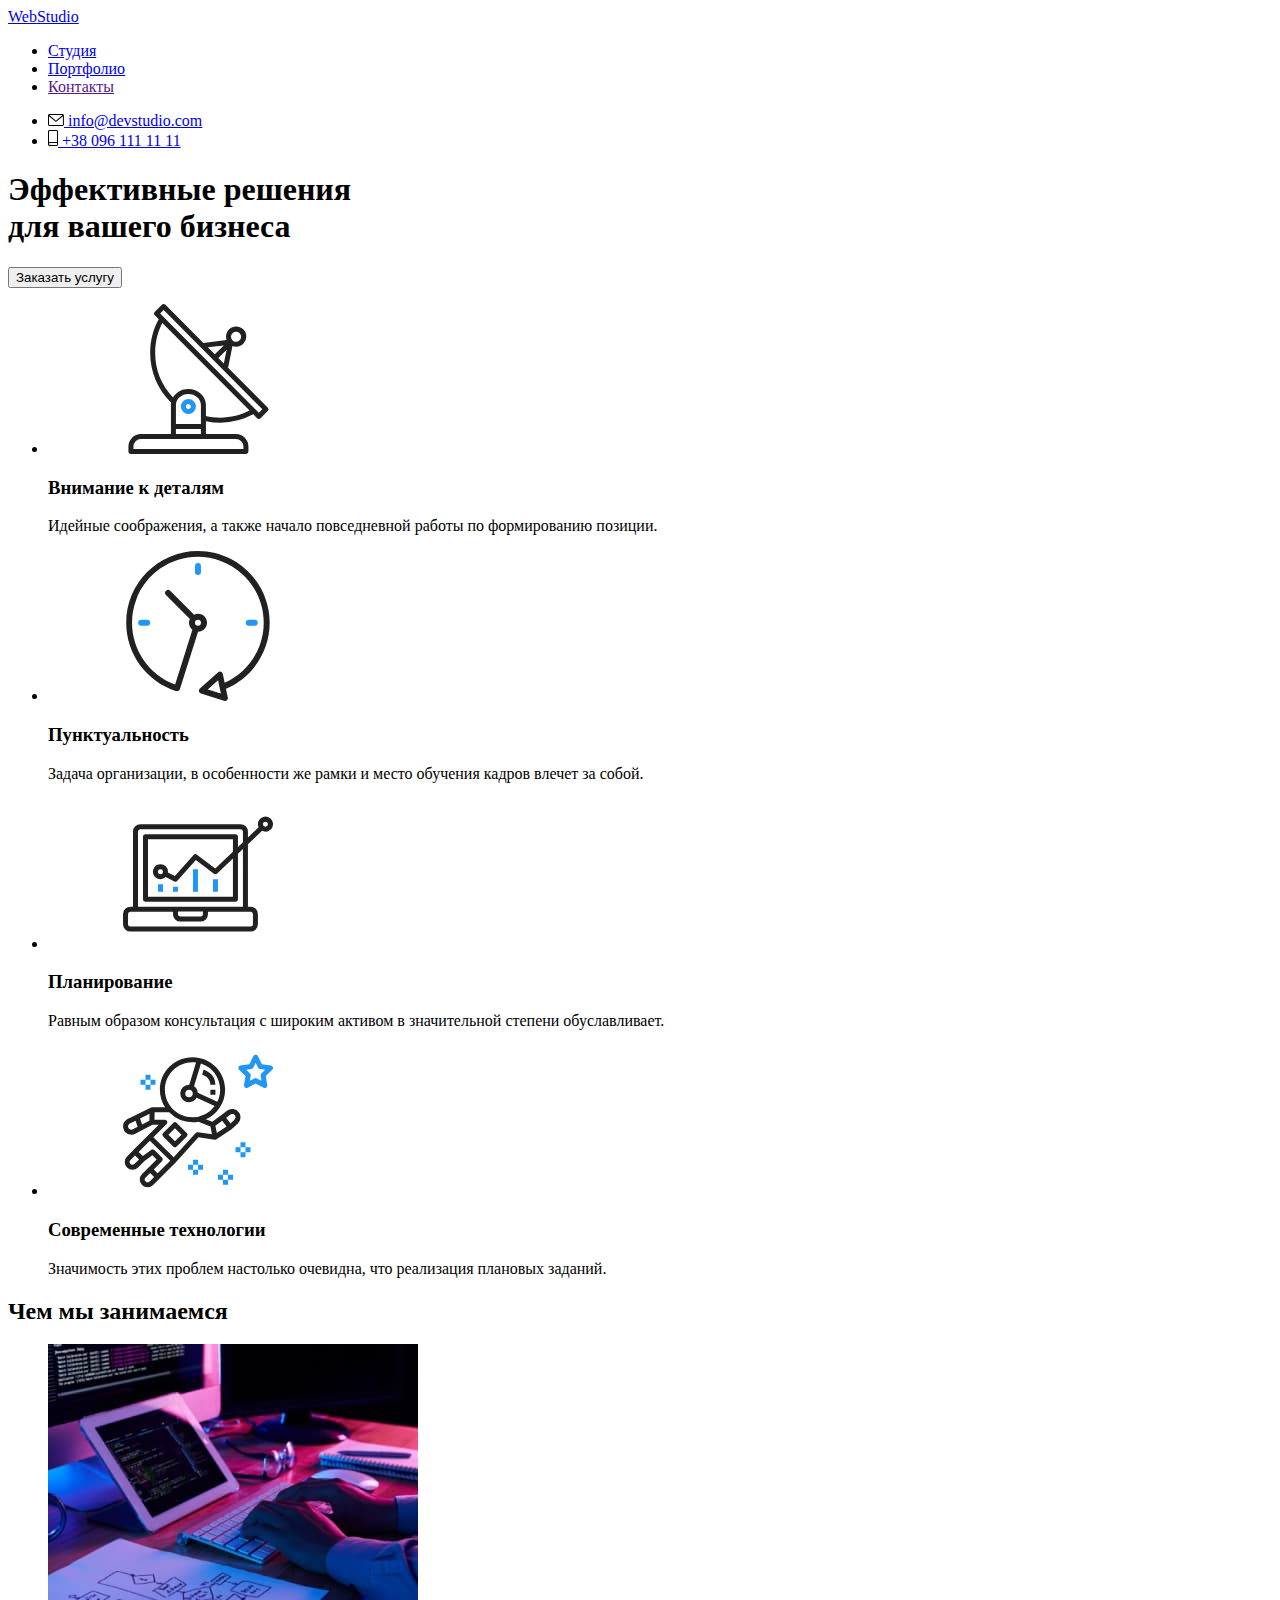
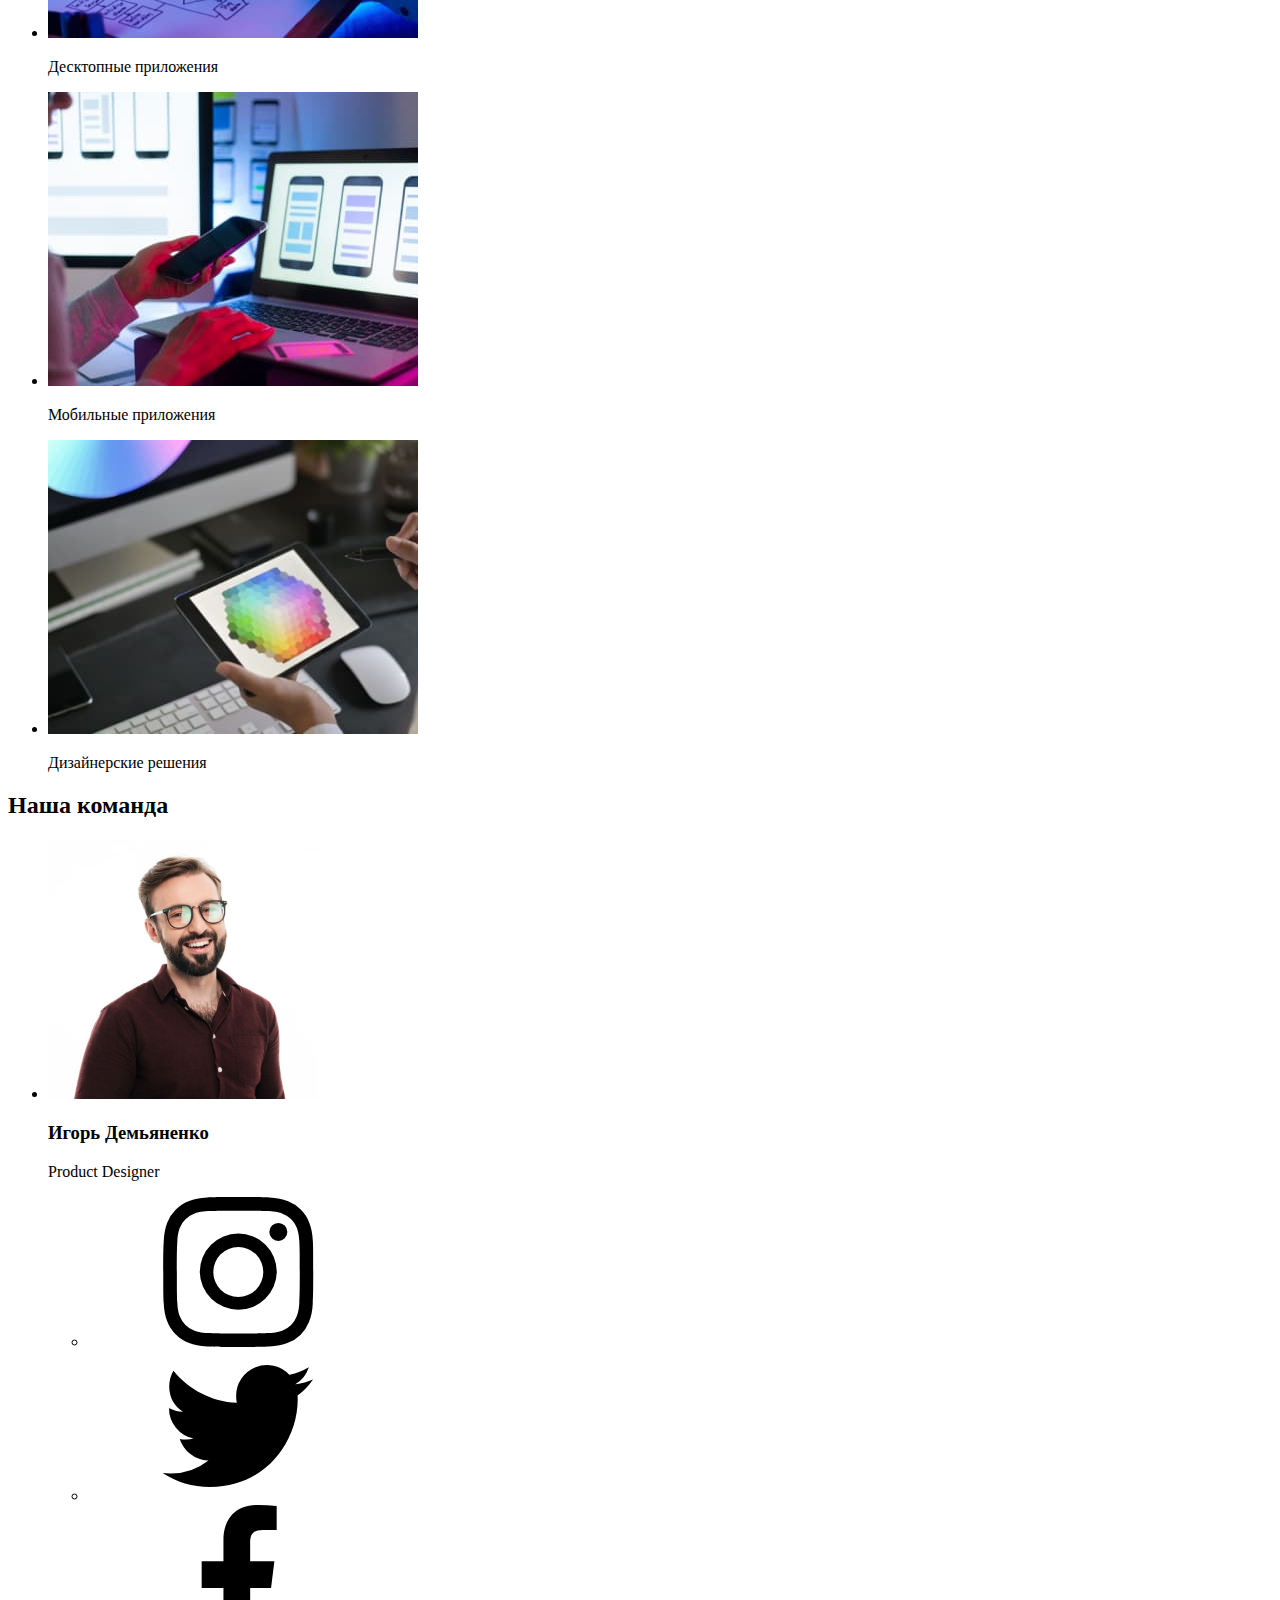
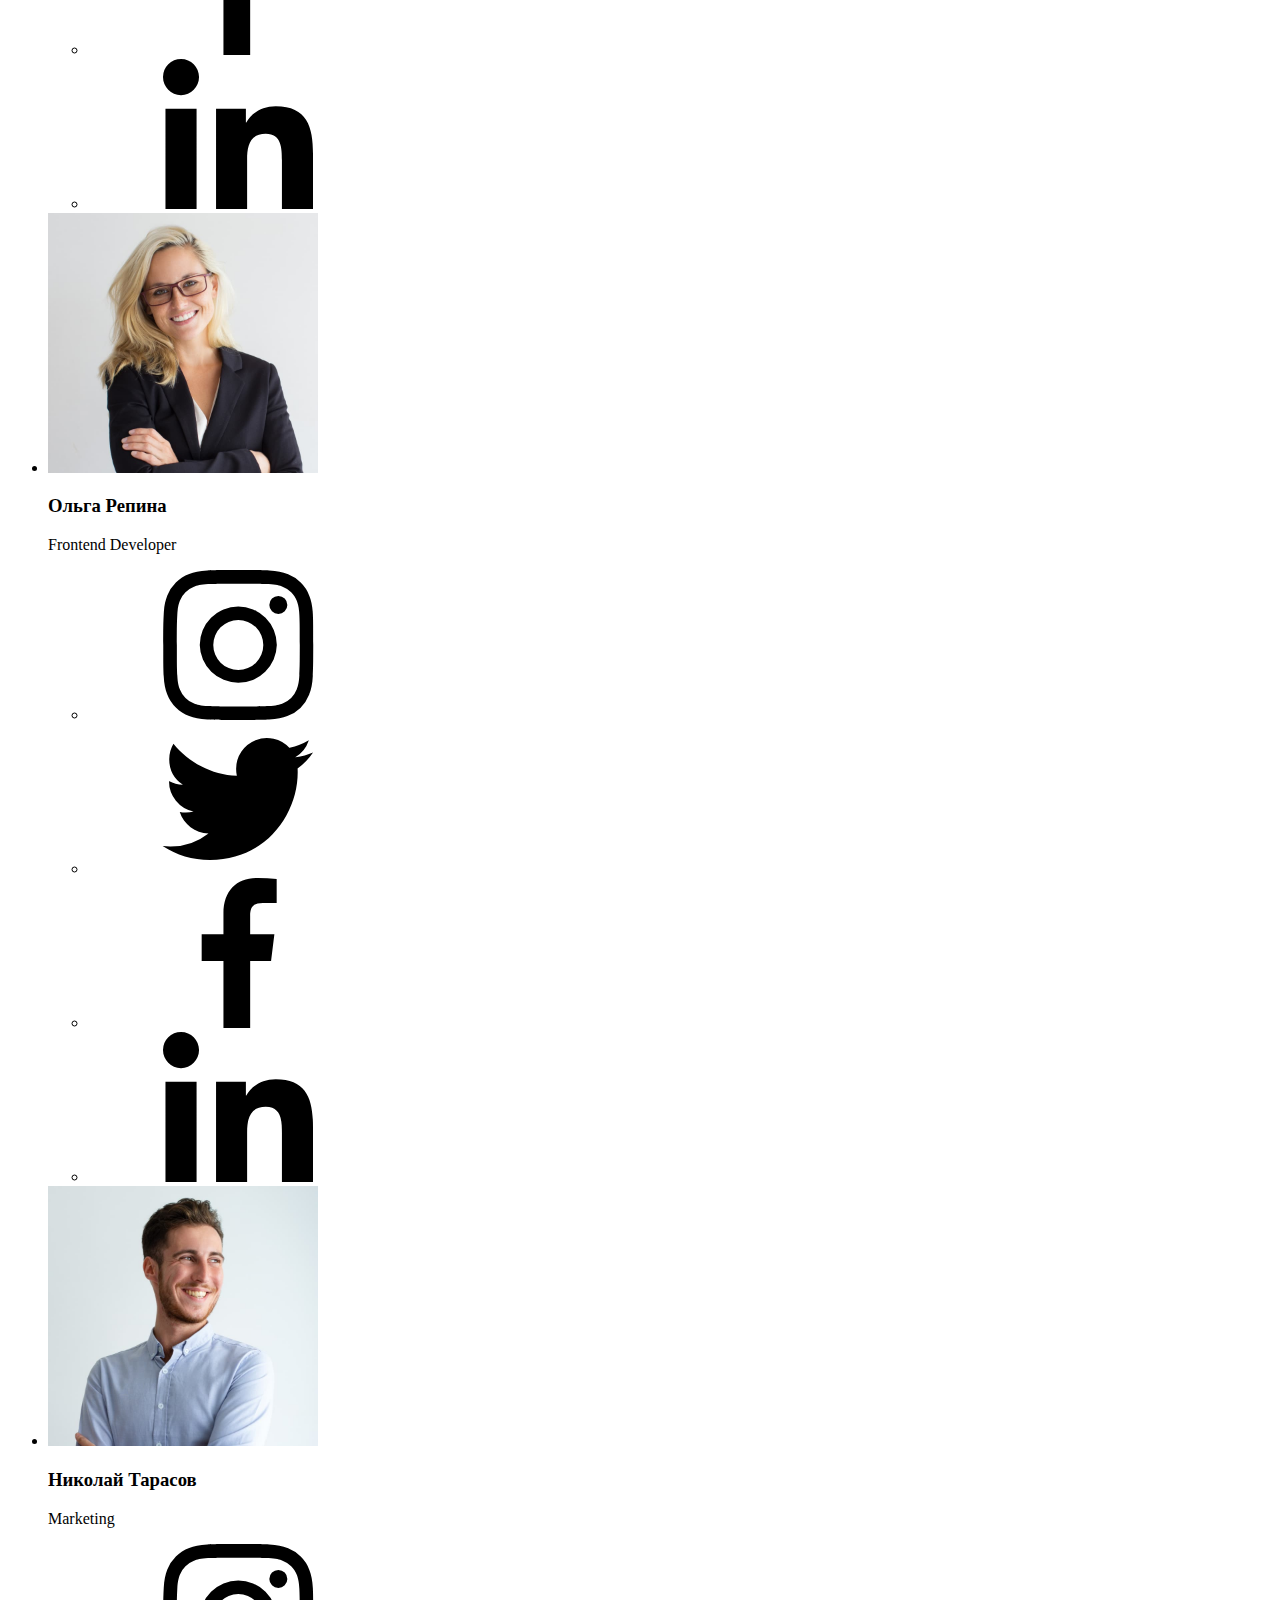
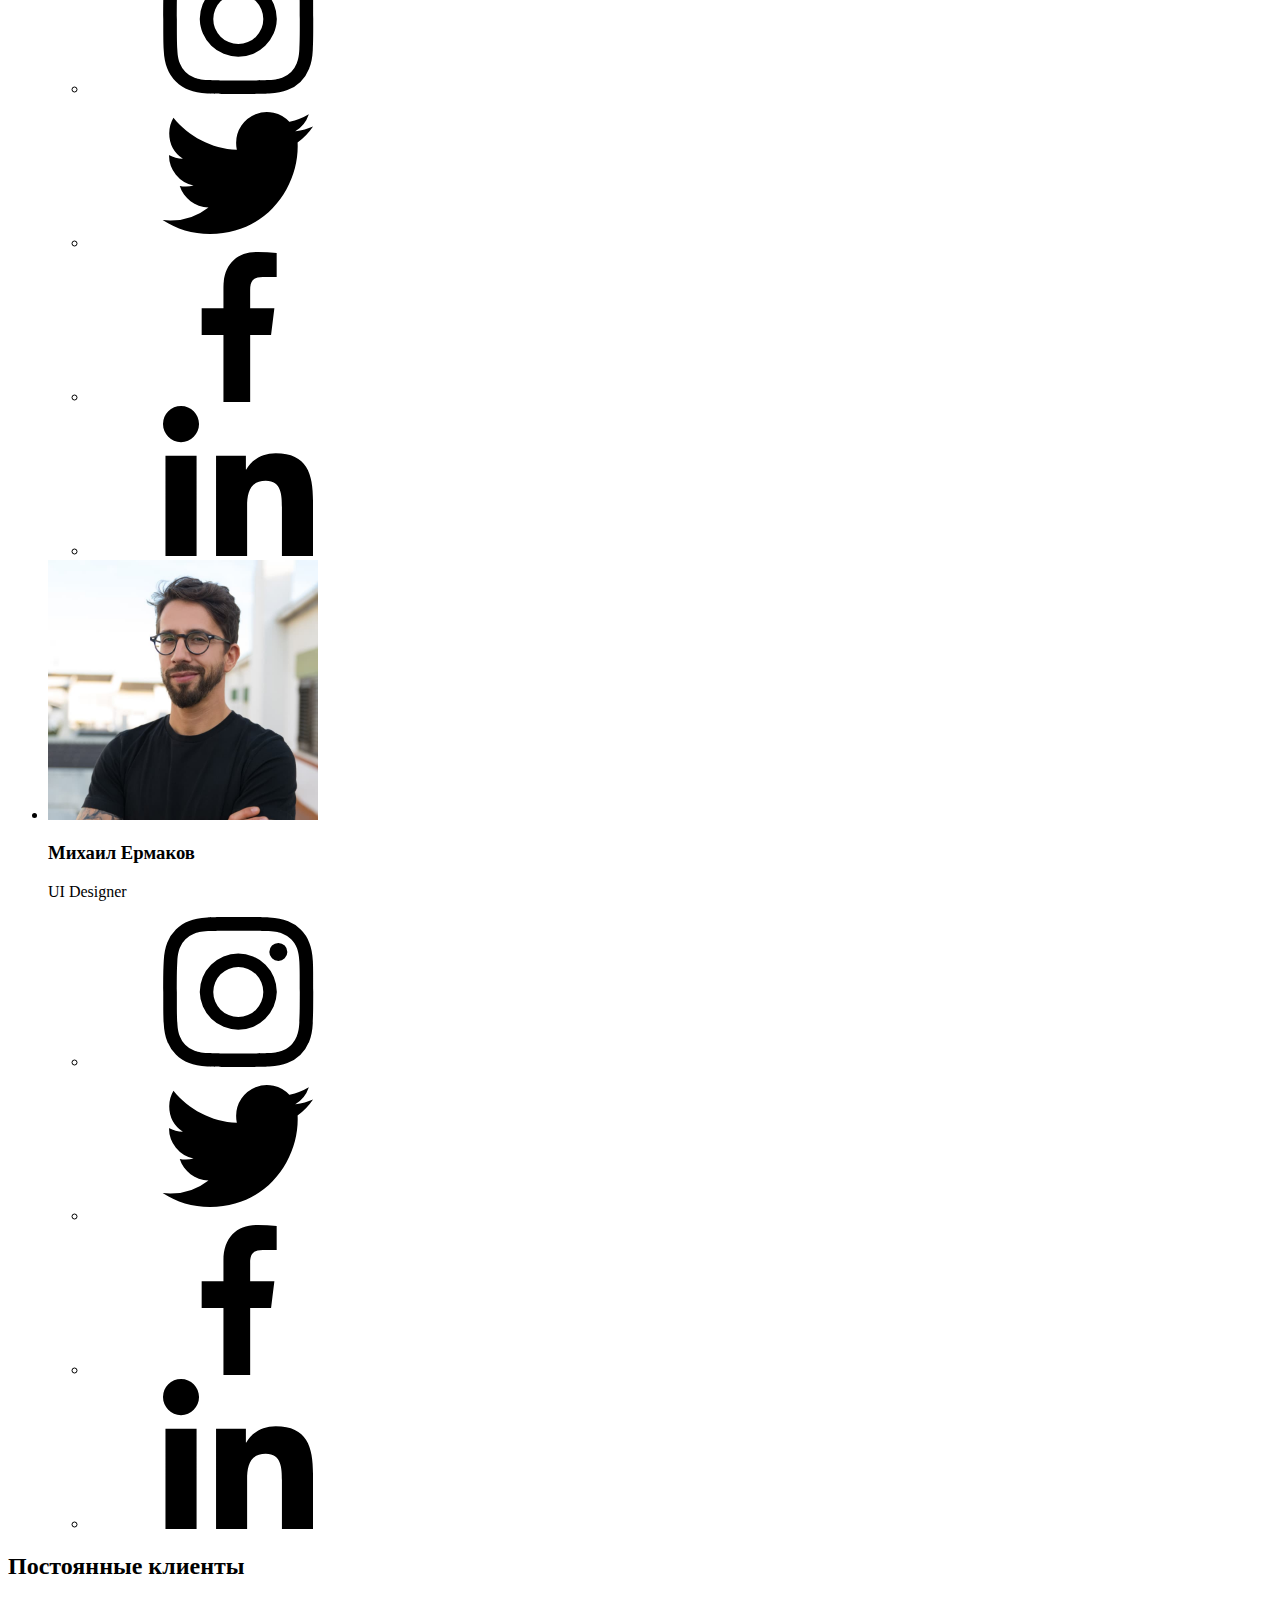
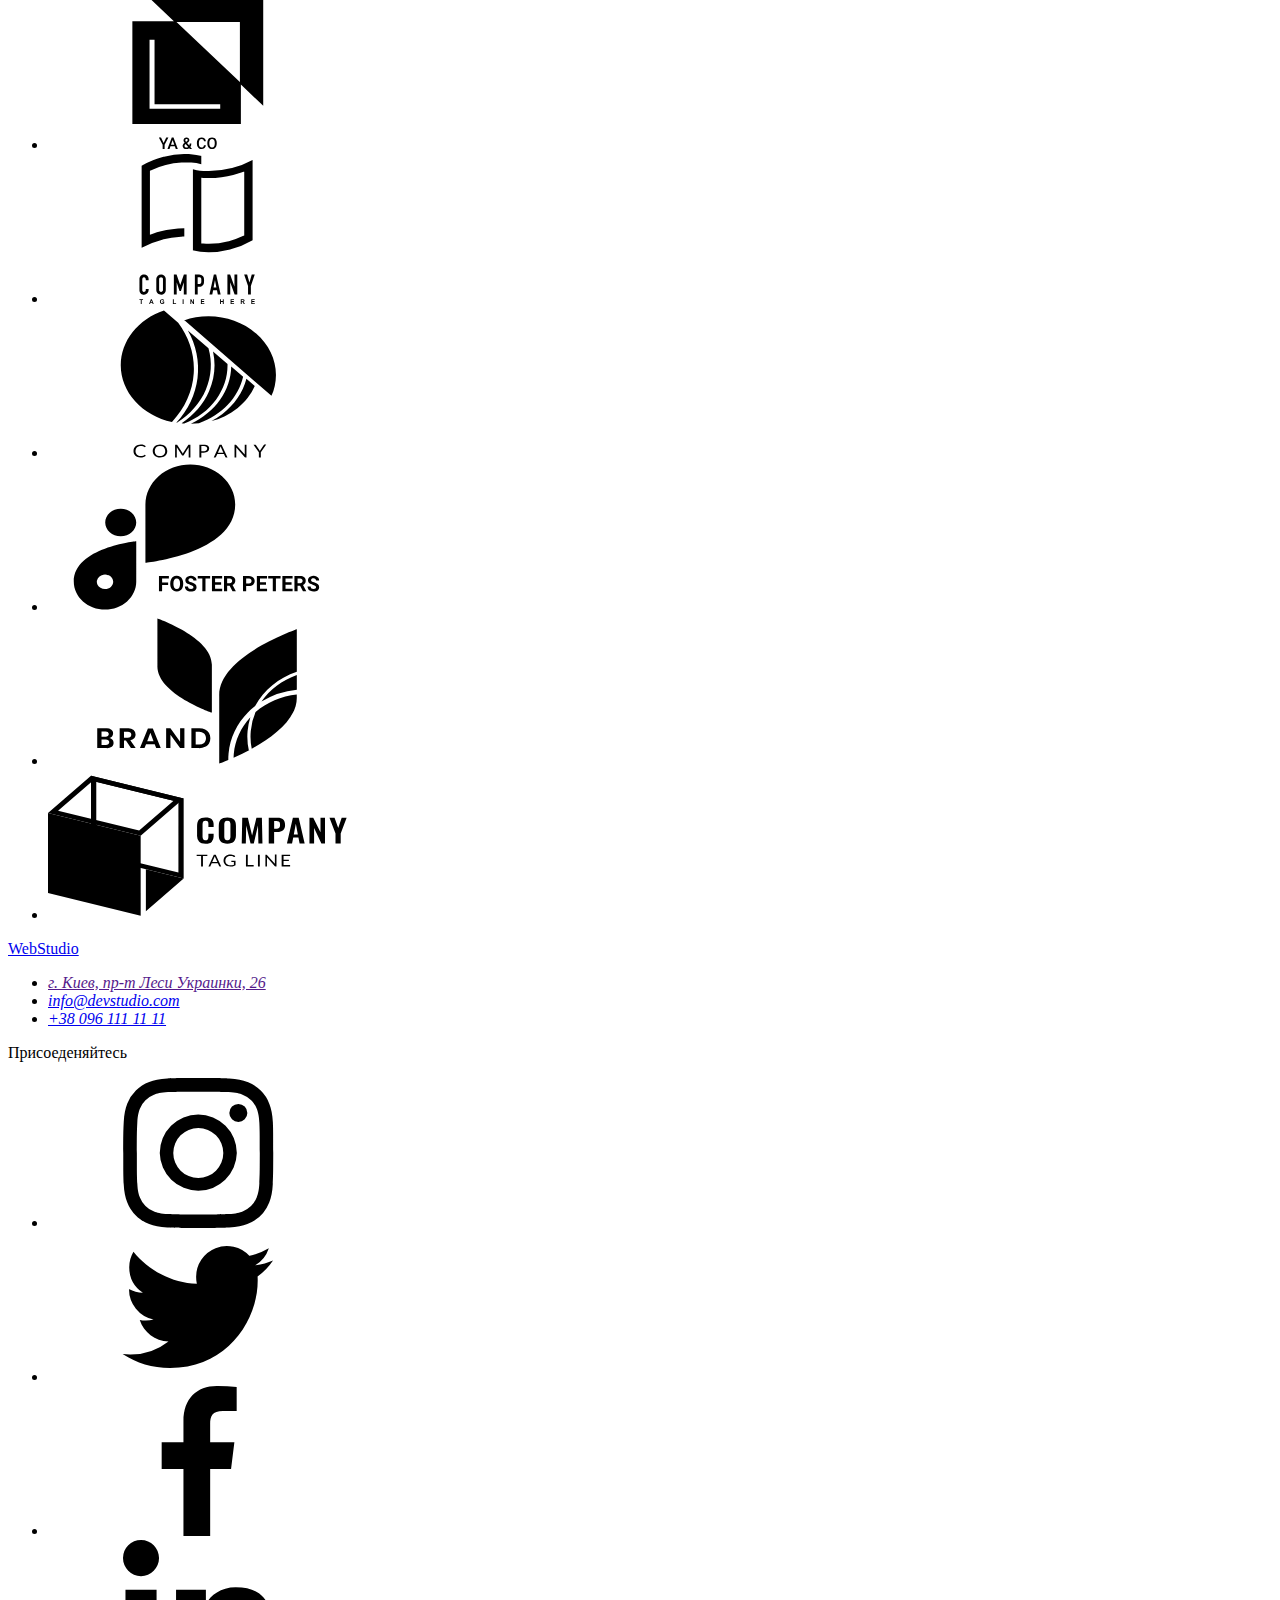
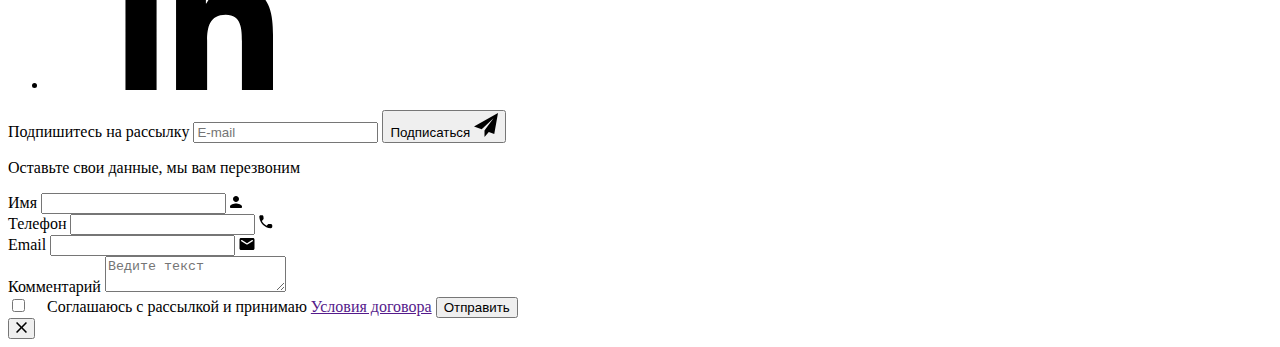
==== index.html @ a19c3fe3 "мусор" ====
<!DOCTYPE html>
<html lang="ru">
  <head>
    <meta charset="UTF-8" />
    <meta http-equiv="X-UA-Compatible" content="IE=edge" />
    <meta name="viewport" content="width=device-width, initial-scale=1.0" />
    <title>WebStudio - главная</title>
    <link
      rel="stylesheet"
      href="https://cdnjs.cloudflare.com/ajax/libs/modern-normalize/1.1.0/modern-normalize.min.css"
      integrity="sha512-wpPYUAdjBVSE4KJnH1VR1HeZfpl1ub8YT/NKx4PuQ5NmX2tKuGu6U/JRp5y+Y8XG2tV+wKQpNHVUX03MfMFn9Q=="
      crossorigin="anonymous"
      referrerpolicy="no-referrer"
    />

    <!-- <link rel="stylesheet" href="./css/styles.css" /> -->

    <link rel="stylesheet" href="./css/main.css">
    <link rel="preconnect" href="https://fonts.googleapis.com" />
    <link rel="preconnect" href="https://fonts.gstatic.com" crossorigin />
    <link rel="preconnect" href="https://fonts.googleapis.com" />
    <link rel="preconnect" href="https://fonts.gstatic.com" crossorigin />
    <link
      href="https://fonts.googleapis.com/css2?family=Raleway:ital,wght@0,700;1,700&family=Roboto:ital,wght@0,400;0,500;0,700;0,900;1,400;1,500;1,700;1,900&display=swap"
      rel="stylesheet"
    />
  </head>
  <body>
    <header class="page-header">
      <div class="container">
        <nav class="site-nav">
          <a href="./index.html" class="logo"
            >Web<span class="logo-header">Studio</span></a
          >
          <ul class="list">
            <li class="header-item">
              <a href="./index.html" class="link current">Студия</a>
            </li>
            <li class="header-item">
              <a href="./portfolio.html" class="link">Портфолио</a>
            </li>
            <li class="header-item"><a href="" class="link">Контакты</a></li>
          </ul>
        </nav>
        <ul class="site-contact list">
          <li class="header-item">
            <a href="mailto:info@devstudio.com" class="link">
              <svg width="16px" height="12px" class="header-icon">
                <use href="./images/sprite.svg#envelope"></use>
              </svg>
              info@devstudio.com</a
            >
          </li>
          <li class="header-item">
            <a href="tel:+380961111111" class="link">
              <svg width="10px" height="16px" class="header-icon">
                <use href="./images/sprite.svg#smartphone"></use>
              </svg>
              +38 096 111 11 11</a
            >
          </li>
        </ul>
      </div>
    </header>
    <main>
      <!-- Герой -->
      <section class="hero">
        <h1 class="hero-title">Эффективные решения<br />для вашего бизнеса</h1>
        <button type="button" data-modal-open>Заказать услугу</button>
      </section>
      <!--Особенности features -->
      <section class="features section">
        <div class="container">
          <h2 hidden>Особенности</h2>
          <ul class="list flex-list">
            <li class="item">
              <div class="icon-bgr">
                <svg class="futures-icon">
                  <use href="./images/sprite.svg#antena"></use>
                </svg>
              </div>
              <h3 class="section-subtitle">Внимание к деталям</h3>
              <p class="section-text">
                Идейные соображения, а также начало повседневной работы по
                формированию позиции.
              </p>
            </li>
            <li class="item">
              <div class="icon-bgr">
                <svg class="futures-icon">
                  <use href="./images/sprite.svg#clock"></use>
                </svg>
              </div>
              <h3 class="section-subtitle">Пунктуальность</h3>
              <p class="section-text">
                Задача организации, в особенности же рамки и место обучения
                кадров влечет за собой.
              </p>
            </li>
            <li class="item">
              <div class="icon-bgr">
                <svg class="futures-icon">
                  <use href="./images/sprite.svg#diagram"></use>
                </svg>
              </div>
              <h3 class="section-subtitle">Планирование</h3>
              <p class="section-text">
                Равным образом консультация с широким активом в значительной
                степени обуславливает.
              </p>
            </li>
            <li class="item">
              <div class="icon-bgr">
                <svg class="futures-icon">
                  <use href="./images/sprite.svg#astronaut"></use>
                </svg>
              </div>
              <h3 class="section-subtitle">Современные технологии</h3>
              <p class="section-text">
                Значимость этих проблем настолько очевидна, что реализация
                плановых заданий.
              </p>
            </li>
          </ul>
        </div>
      </section>
      <!--Чем мы занимаемся -->
      <section class="section work">
        <div class="container">
          <h2 class="section-title">Чем мы занимаемся</h2>
          <ul class="list flex-list">
            <li class="item">
              <div class="work-box">
               <img src="./images/box1.jpg" alt="занятие 1" width="370" />
               <p class="work-text">Десктопные приложения</p>
              </div>
            </li>
            <li class="item">
              <div class="work-box">
                <img src="./images/box2.jpg" alt="занятие 2" width="370" />
                <p class="work-text">Мобильные приложения</p>
              </div>
            </li>
            <li class="item">
              <div class="work-box">
                <img src="./images/box3.jpg" alt="занятие 3" width="370" />
                <p class="work-text">Дизайнерские решения</p>
              </div>
            </li>
          </ul>
        </div>
      </section>
      <!-- Наша команда-->
      <section class="section team">
        <div class="container">
          <h2 class="section-title">Наша команда</h2>
          <ul class="list flex-list">
            <li class="item team-item">
              <img
                class="team-image"
                src="./images/img1.jpg"
                alt="Product Designer фото"
                width="270"
              />
              <h3 class="team-name">Игорь Демьяненко</h3>
              <p lang="en" class="section-text team-role">Product Designer</p>
              <ul class="list sosial-list">
                <li class="sosial-item">
                  <a href="" class="sosial-bgr">
                    <svg class="sosial-icon">
                      <use href="./images/sprite.svg#instagram"></use>
                    </svg>
                  </a>
                </li>
                <li class="sosial-item">
                  <a href="" class="sosial-bgr">
                    <svg class="sosial-icon">
                      <use href="./images/sprite.svg#twitter"></use>
                    </svg>
                  </a>
                </li>
                <li class="sosial-item">
                  <a href="" class="sosial-bgr">
                    <svg class="sosial-icon">
                      <use href="./images/sprite.svg#facebook"></use>
                    </svg>
                  </a>
                </li>
                <li class="sosial-item">
                  <a href="" class="sosial-bgr">
                    <svg class="sosial-icon">
                      <use href="./images/sprite.svg#linkedin"></use>
                    </svg>
                  </a>
                </li>
              </ul>
            </li>
            <li class="item team-item">
              <img
                class="team-image"
                src="./images/img2.jpg"
                alt="Product Designer фото"
                width="270"
              />
              <h3 class="team-name">Ольга Репина</h3>
              <p lang="en" class="section-text team-role">Frontend Developer</p>
              <ul class="list sosial-list">
                <li class="sosial-item">
                  <a href="" class="sosial-bgr">
                    <svg class="sosial-icon">
                      <use href="./images/sprite.svg#instagram"></use>
                    </svg>
                  </a>
                </li>
                <li class="sosial-item">
                  <a href="" class="sosial-bgr">
                    <svg class="sosial-icon">
                      <use href="./images/sprite.svg#twitter"></use>
                    </svg>
                  </a>
                </li>
                <li class="sosial-item">
                  <a href="" class="sosial-bgr">
                    <svg class="sosial-icon">
                      <use href="./images/sprite.svg#facebook"></use>
                    </svg>
                  </a>
                </li>
                <li class="sosial-item">
                  <a href="" class="sosial-bgr">
                    <svg class="sosial-icon">
                      <use href="./images/sprite.svg#linkedin"></use>
                    </svg>
                  </a>
                </li>
              </ul>
            </li>
            <li class="item team-item">
              <img
                class="team-image"
                src="./images/img3.jpg"
                alt="Marketing фото"
                width="270"
              />
              <h3 class="team-name">Николай Тарасов</h3>
              <p lang="en" class="section-text team-role">Marketing</p>
              <ul class="list sosial-list">
                <li class="sosial-item">
                  <a href="" class="sosial-bgr">
                    <svg class="sosial-icon">
                      <use href="./images/sprite.svg#instagram"></use>
                    </svg>
                  </a>
                </li>
                <li class="sosial-item">
                  <a href="" class="sosial-bgr">
                    <svg class="sosial-icon">
                      <use href="./images/sprite.svg#twitter"></use>
                    </svg>
                  </a>
                </li>
                <li class="sosial-item">
                  <a href="" class="sosial-bgr">
                    <svg class="sosial-icon">
                      <use href="./images/sprite.svg#facebook"></use>
                    </svg>
                  </a>
                </li>
                <li class="sosial-item">
                  <a href="" class="sosial-bgr">
                    <svg class="sosial-icon">
                      <use href="./images/sprite.svg#linkedin"></use>
                    </svg>
                  </a>
                </li>
              </ul>
            </li>
            <li class="item team-item">
              <img
                class="team-image"
                src="./images/img4.jpg"
                alt="UI Designer фото"
                width="270"
              />
              <h3 class="team-name">Михаил Ермаков</h3>
              <p lang="en" class="section-text team-role">UI Designer</p>
              <ul class="list sosial-list">
                <li class="sosial-item">
                  <a href="" class="sosial-bgr">
                    <svg class="sosial-icon">
                      <use href="./images/sprite.svg#instagram"></use>
                    </svg>
                  </a>
                </li>
                <li class="sosial-item">
                  <a href="" class="sosial-bgr">
                    <svg class="sosial-icon">
                      <use href="./images/sprite.svg#twitter"></use>
                    </svg>
                  </a>
                </li>
                <li class="sosial-item">
                  <a href="" class="sosial-bgr">
                    <svg class="sosial-icon">
                      <use href="./images/sprite.svg#facebook"></use>
                    </svg>
                  </a>
                </li>
                <li class="sosial-item">
                  <a href="" class="sosial-bgr">
                    <svg class="sosial-icon">
                      <use href="./images/sprite.svg#linkedin"></use>
                    </svg>
                  </a>
                </li>
              </ul>
            </li>
          </ul>
        </div>
      </section>

      <!-- постоянные клиенты -->
      <section class="section clients">
        <div class="container">
          <h2 class="section-title">Постоянные клиенты</h2>
          <ul class="list flex-list">
            <li class="item">
              <a href="" class="link clients-link">
                <svg class="clients-icon">
                  <use href="./images/sprite.svg#client-1"></use>
                </svg>
              </a>
            </li>
            <li class="item">
              <a href="" class="link clients-link">
                <svg class="clients-icon">
                  <use href="./images/sprite.svg#client-2"></use>
                </svg>
              </a>
            </li>
            <li class="item">
              <a href="" class="link clients-link">
                <svg class="clients-icon">
                  <use href="./images/sprite.svg#client-3"></use>
                </svg>
              </a>
            </li>
            <li class="item">
              <a href="" class="link clients-link">
                <svg class="clients-icon">
                  <use href="./images/sprite.svg#client-4"></use>
                </svg>
              </a>
            </li>
            <li class="item">
              <a href="" class="link clients-link">
                <svg class="clients-icon">
                  <use href="./images/sprite.svg#client-5"></use>
                </svg>
              </a>
            </li>
            <li class="item">
              <a href="" class="link clients-link">
                <svg class="clients-icon">
                  <use href="./images/sprite.svg#client-6"></use>
                </svg>
              </a>
            </li>
          </ul>
        </div>
      </section>
    </main>

    <footer class="footer">
      <div class="container">
        <div>
          <a href="./index.html" class="logo footer-logo"
            >Web<span class="logo-footer">Studio</span></a
          >
          <address>
            <ul class="list site-contact-footer">
              <li class="footer-item">
                <a href="" class="link">г. Киев, пр-т Леси Украинки, 26</a>
              </li>
              <li class="footer-item">
                <a href="mailto:info@devstudio.com" class="link"
                  >info@devstudio.com</a
                >
              </li>
              <li class="footer-item">
                <a href="tel:+380961111111" class="link">+38 096 111 11 11</a>
              </li>
            </ul>
          </address>
        </div>
        <div class="footer-sosial">
          <p class="footer-connect">Присоеденяйтесь</p>
          <ul class="list sosial-list">
            <li class="sosial-item">
              <a href="" class="sosial-bgr">
                <svg class="sosial-icon">
                  <use href="./images/sprite.svg#instagram"></use>
                </svg>
              </a>
            </li>
            <li class="sosial-item">
              <a href="" class="sosial-bgr">
                <svg class="sosial-icon">
                  <use href="./images/sprite.svg#twitter"></use>
                </svg>
              </a>
            </li>
            <li class="sosial-item">
              <a href="" class="sosial-bgr">
                <svg class="sosial-icon">
                  <use href="./images/sprite.svg#facebook"></use>
                </svg>
              </a>
            </li>
            <li class="sosial-item">
              <a href="" class="sosial-bgr">
                <svg class="sosial-icon">
                  <use href="./images/sprite.svg#linkedin"></use>
                </svg>
              </a>
            </li>
          </ul>
        </div>

        <div class="footer-submit">
          <form class="footer-form-wrapper" autocomplete="off"  novalidate>
            <label for="footer-email" class="footer-connect">Подпишитесь на рассылку</label>      
              <input class="footer-input" type="email" id="footer-email" placeholder="E-mail">    
                <button type="submit" class="button form-btn">Подписаться
                  <svg width="24" height="24">
                    <use href="./images/icons.svg#send-btn"></use>
                  </svg>
                </button>         
          </form>
        </div>

      </div>
    </footer>

    <!-- модальное окно -->
    <div class="backdrop is-hidden" data-modal>
      <div class="modal" role="group">
        <p class="form-title">Оставьте свои данные, мы вам перезвоним</p>

        <form  autocomplete="off" novalidate>         
            
            <div class="form-field">
              <label for="name">Имя</label>        
              <span class="input-wrapper">     
                <input class="form-input" type="text" name="name" id="name"/>  
                <svg class="form-icon" width="12" height="12">
                  <use href="./images/icons.svg#person"></use>
                </svg>            
              </span>
            </div>

            <div class="form-field">
              <label for="tel">Телефон</label>
              <span class="input-wrapper">
                <input class="form-input" type="tel" name="tel" id="tel"/>              
                  <svg class="form-icon" width="14" height="14">
                    <use href="./images/icons.svg#tel"></use>
                  </svg>
                </span>
            </div>

            <div class="form-field">
              <label for="email">Email</label>
              <span class="input-wrapper"><input class="form-input" type="email" name="email" id="email" />
                <svg class="form-icon" width="16" height="12">
                  <use href="./images/icons.svg#mail"></use>
                </svg>
             </span>   
            </div>

            <div class="form-comment">
              <label for="comment">Комментарий</label>
              <textarea class="form-comment-text" name="comment" placeholder="Ведите текст" id="comment"></textarea>
            </div>
         
          <input class="modal-checkbox visually-hidden" type="checkbox" name="oferta" id="modal-checkbox" value="oferta">
          <label class="modal-checkbox" for="modal-checkbox"><span>
            <svg class="check-icon" width="11" height="8">
              <use href="./images/icons.svg#check"></use>
            </svg>
          </span>Соглашаюсь с рассылкой и принимаю&nbsp;<a href="">Условия договора</a></label>
  
          <button type="submit" class="button form-btn form-btn-send">Отправить</button>
     
        </form>
        
        <button class="btn-close" data-modal-close>
          <svg width="11" height="11">
            <use href="./images/icons.svg#close-btn"></use>
          </svg>
        </button>
      </div>
    </div>

    <!-- Ставим перед закрывающим тегом body -->
    <script src="./js/modal.js"></script>
  </body>
</html>
---- css/styles.css ----
/* сброс стилей */

html {
  box-sizing: border-box;
}
*,
*::after,
*::before {
  box-sizing: inherit;
}

h1,
h2,
h3,
h4,
h5,
h6 {
  margin-top: 0;
  margin-bottom: 0;
}
p {
  margin-top: 0;
}
p:last-child {
  margin-bottom: 0;
}
img {
  display: block;
  max-width: 100%;
  height: auto;
}
address {
  font-style: normal;
}
a {
  text-decoration: none;
}
.list {
  list-style: none;
  padding: 0;
  margin: 0;
}
.visually-hidden {
  position: absolute;
  width: 1px;
  height: 1px;
  margin: -1px;
  padding: 0;
  overflow: hidden;
  border: 0;
  clip: rect(0 0 0 0);
}
/*  */

body {
  background-color: var(--white-color);
  font-family: "Roboto", sans-serif;
  font-weight: 400;
  font-size: 14px;
  line-height: 1.71;
  letter-spacing: 0.03em;
  color: var(--secondary-color);
}

.section {
  padding-top: 94px;
  padding-bottom: 94px;
  width: 100%;
}

/* filter item  */
.filter-item:not(:last-child) {
  margin-right: 8px;
}

/* навигация */
.logo {
  font-family: "Raleway", sans-serif;
  font-weight: 700;
  color: var(--accent);
  text-decoration: none;
  font-size: 26px;
  line-height: 1.19;
  margin-right: 93px;
}

.logo-footer {
  color: var(--white-color);
}

.site-nav .link {
  display: block;
  padding-top: 32px;
  padding-bottom: 32px;

  color: var(--primary-text-color);
  font-style: normal;
  font-weight: 500;
  line-height: 16px;
  letter-spacing: 0.02em;
}

.site-nav .link:focus,
.site-nav .link:hover,
.site-nav .link.current,
.site-contact-footer .link:focus,
.site-contact-footer .link:hover,
.site-contact .link:focus,
.site-contact .link:hover {
  color: var(--accent);
}
/* Ставимо анімацію на ці */
.site-nav .link,
.site-contact-footer .link,
.site-nav .link.current,
.site-contact .link {
  transition: color 250ms cubic-bezier(0.4, 0, 0.2, 1);
  /* transition-delay: 1s; */
}

/* синя рисочка на поточній сторінці */
.current {
  position: relative;
}
.current::after {
  position: absolute;
  bottom: -1px;
  content: "";
  display: block;
  width: 100%;
  height: 4px;
  border-radius: 2px;
  background-color: var(--accent);
}

/* контакты в шапке и футере */
.site-contact-footer .link,
.site-contact .link {
  color: var(--secondary-color);
  font-style: normal;
  font-weight: 500;
  line-height: 1.42;
  letter-spacing: 0.02em;
}

/* секция */
.section-title {
  color: var(--primary-text-color);
  text-align: center;
  font-weight: 700;
  font-size: 36px;
  line-height: 1.17;
  margin-bottom: 50px;
}
.section-subtitle {
  font-weight: bold;
  line-height: 1.14;
  text-transform: uppercase;
  color: var(--primary-text-color);
  margin-bottom: 10px;
}

.section-text {
  color: var(--secondary-color);
  font-style: normal;
  font-weight: normal;
}
/* секція команда */
.team {
  background-color: #f5f4fa;
}
.team-image {
  margin-bottom: 30px;
}
.team-name {
  font-style: normal;
  font-weight: 500;
  font-size: 16px;
  line-height: 1.19;
  text-align: center;
  color: var(--primary-text-color);
  margin-bottom: 10px;
}
.team-role {
  font-size: 16px;
  line-height: 1.19;
  text-align: center;
  /* padding-bottom: 16px; */
}
/* .team-border {
  box-shadow: 0px 1px 3px rgba(0, 0, 0, 0.12), 0px 1px 1px rgba(0, 0, 0, 0.14),
    0px 2px 1px rgba(0, 0, 0, 0.2);
  border-radius: 0px 0px 4px 4px;
  background-color: var(--white-color);
  padding-bottom: 30px;
} */
/* footer */
.footer {
  background-color: var(--background-color);
  padding-top: 60px;
  padding-bottom: 60px;
}
.footer .container {
  display: flex;
  align-items: baseline;
}
.footer-connect {
  font-weight: 700;
  line-height: 16px;
  text-transform: uppercase;
  color: var(--white-color);

  margin-bottom: 20px;
}

.footer-sosial {
  margin-left: 70px;
}
.footer-submit {
  margin-left: 93px;
}

.footer-sosial .sosial-list {
  padding: 0;
  color: var(--white-color);
}
.footer-sosial .sosial-bgr {
  background-color: var(--secondary-color);
}
.footer-sosial .sosial-icon {
  fill: var(--white-color);
}
.footer-logo {
  display: block;
  margin-bottom: 20px;
}
.footer-item:not(:last-child) {
  margin-bottom: 9px;
}
/* герой */
.hero {
  max-width: 1600px;
  height: 600px;
  margin-left: auto;
  margin-right: auto;
  background-repeat: no-repeat;
  background-size: cover;
  background-position: center;
  background-color: var(--background-color);
  background-image: linear-gradient(
      to right,
      rgba(47, 48, 58, 0.4),
      rgba(47, 48, 58, 0.4)
    ),
    url("../images/hero-img.jpg");
  color: var(--white-color);
  text-align: center;
  padding-top: 200px;
  padding-bottom: 200px;
}
.hero-title {
  margin-top: 0;
  margin-bottom: 30px;
  text-align: center;
  text-transform: uppercase;
  font-weight: 900;
  font-size: 44px;
  line-height: 1.36;
  letter-spacing: 0.06em;
}
.hero button {
  background-color: var(--accent);
  color: var(--white-color);
  padding: 10px 32px;
  font-weight: 700;
  line-height: 1.875;
  letter-spacing: 0.06em;
}
/* в каждой секции елементам списка нужно давать 
display: flex; сделаю 1н клас на всех */
.flex-list {
  display: flex;
  flex-wrap: wrap;
  margin-left: -30px;
  margin-top: -30px;
}

/* в каждой секции елементам списка нужно давать 
margin-right: 30px; сделаю 1н клас на всех */
li.item {
  margin-left: 30px;
  margin-top: 30px;
}
.work .item {
  flex-basis: calc(100% / 3 - 30px);
}

.work-box {
  position: relative;
}
.work-text {
  position: absolute;
  bottom: 0;

  color: var(--white-color);
  background-color: rgba(47, 48, 58, 0.8);

  width: 100%;
  /* height: 70px; */
  text-align: center;

  text-transform: uppercase;
  font-weight: 700;
  line-height: 16px;
  padding-top: 27px;
  padding-bottom: 27px;
}

.features .item {
  flex-basis: calc(100% / 4 - 30px);
  background-color: var(--white-color);
}
.team-item {
  flex-basis: calc(100% / 4 - 30px);
  box-shadow: 0px 1px 3px rgba(0, 0, 0, 0.12), 0px 1px 1px rgba(0, 0, 0, 0.14),
    0px 2px 1px rgba(0, 0, 0, 0.2);
  border-radius: 0px 0px 4px 4px;
  background-color: var(--white-color);
  padding-bottom: 30px;
}

/* секция особенности features*/
.features.section {
  padding-bottom: 0;
}

.futures-icon {
  width: 70px;
  height: 70px;
}
/* фон під значком */
.icon-bgr {
  display: flex;
  justify-content: center;
  align-items: center;
  height: 120px;
  margin-bottom: 30px;
  background: #f5f4fa;
  border-radius: 4px;
}

/* кнопки в фильтре */
.filter {
  margin-bottom: 50px;
  justify-content: center;
  display: flex;
}
.button {
  background-color: var(--white-color);
  color: var(--primary-text-color);
  font-style: normal;
  font-weight: 500;
  line-height: 1.62;
  letter-spacing: 0.03em;

  transition: color 250ms cubic-bezier(0.4, 0, 0.2, 1),
    background-color 250ms cubic-bezier(0.4, 0, 0.2, 1);
}

.filter .button:focus,
.filter .button:active,
.filter .button:hover,
.button-active {
  color: var(--white-color);
  background-color: var(--accent);
  box-shadow: 0px 3px 1px rgba(0, 0, 0, 0.1), 0px 1px 2px rgba(0, 0, 0, 0.08),
    0px 2px 2px rgba(0, 0, 0, 0.12);
  border-radius: 4px;
}

.filter .list {
  justify-content: center;
  display: flex;
}

/* секція портфоліо */
.portfolio-link {
  display: block;

  transition: box-shadow 250ms cubic-bezier(0.4, 0, 0.2, 1);
}
.portfolio-link:hover,
.portfolio-link:focus {
  box-shadow: 0px 4px 4px rgba(0, 0, 0, 0.25);
  outline: none;
}

.portfolio .list {
  margin-left: -30px;
  margin-top: -30px;
  display: flex;
  flex-wrap: wrap;
}
.portfolio .item {
  flex-basis: calc(100% / 3 - 30px);
  border: 1px solid #eeeeee;
}

.portfolio-link:hover .portfolio-overley-text,
.portfolio-link:focus .portfolio-overley-text {
  transform: translateY(0);
}

.portfolio-img-wrapper {
  position: relative;
  overflow: hidden;
}
.portfolio-overley-text {
  position: absolute;
  top: 0;
  width: 100%;

  font-size: 18px;
  line-height: 1.56;
  letter-spacing: 0.03em;
  color: var(--white-color);

  background-color: rgba(33, 150, 243, 0.9);
  padding: 63px 24px;

  transform: translateY(101%);
  transition: transform 250ms cubic-bezier(0.4, 0, 0.2, 1);
}

.portfolio-work {
  font-style: normal;
  font-weight: bold;
  font-size: 18px;
  line-height: 2;
  letter-spacing: 0.06em;
  color: var(--primary-text-color);
  margin-bottom: 4px;
}
.portfolio-type {
  font-style: normal;
  font-weight: normal;
  font-size: 16px;
  line-height: 1.87;
  letter-spacing: 0.03em;
  color: var(--secondary-color);
}
.portfolio-text-margin {
  padding: 20px 24px;
}

/* добавляем flex  */

.page-header,
.site-contact,
.site-nav,
.site-nav > .list {
  display: flex;
  align-items: center;
}
.site-contact {
  margin-left: auto;
}
/* клиенты секция */
/* .clients .item {
  flex-basis: calc(100% / 6 - 30px);
  border: 1px solid #afb1b8;
  box-sizing: border-box;
  border-radius: 4px;
  align-items: center;

  color: #afb1b8;

  display: flex;
  justify-content: center;
  height: 92px;
} */
/* .clients .item:focus,
.clients .item:active,
.clients .item:hover {
  border-color: var(--accent);
  color: var(--accent);
} */

/* лева хрень яку я переробляю непонятно чому */
.clients .item {
  flex-basis: calc(100% / 6 - 30px);
}
.clients-link {
  border: 1px solid #afb1b8;
  box-sizing: border-box;
  border-radius: 4px;
  align-items: center;
  color: #afb1b8;
  display: flex;
  justify-content: center;
  height: 92px;
  /* ------- */
  transition: color 250ms cubic-bezier(0.4, 0, 0.2, 1),
    background-color 250ms cubic-bezier(0.4, 0, 0.2, 1);
}
.clients-link:hover,
.clients-link:focus,
.clients-link:active {
  border-color: var(--accent);
  color: var(--accent);
}
.clients-icon {
  width: 106px;
  height: 60px;
  fill: currentColor;
}

.sosial-list {
  display: flex;
  justify-content: center;
  padding-left: 32px;
  padding-right: 32px;
}

.sosial-bgr {
  width: 44px;
  height: 44px;
  border-radius: 22px;
  background-color: var(--white-color);
  display: flex;
  justify-content: center;
  align-items: center;
  color: var(--secondary-color);
  transition: color 250ms cubic-bezier(0.4, 0, 0.2, 1),
    background-color 250ms cubic-bezier(0.4, 0, 0.2, 1);
}

.sosial-icon {
  width: 20px;
  height: 20px;
  fill: currentColor;
}
.sosial-bgr:focus,
.sosial-bgr:active,
.sosial-bgr:hover {
  background-color: var(--accent);
  color: var(--white-color);
}

.sosial-item:not(:last-child) {
  margin-right: 10px;
}

/* модальное окно */
.backdrop {
  position: fixed;
  top: 0;
  width: 100vw;
  height: 100vh;
  background-color: rgba(0, 0, 0, 0.2);
  display: flex;
  align-items: center;
  justify-content: center;

  transition: opacity 250ms cubic-bezier(0.4, 0, 0.2, 1),
    visibility 250ms cubic-bezier(0.4, 0, 0.2, 1);
}

.backdrop.is-hidden {
  opacity: 0;
  visibility: hidden;
  pointer-events: none;
}

.backdrop.is-hidden .modal {
  transform: scale(2);
}

.modal {
  position: relative;
  width: 528px;
  min-height: 182px;

  padding: 40px;
  background-color: var(--white-color);
  box-shadow: 0px 1px 3px rgba(0, 0, 0, 0.12), 0px 1px 1px rgba(0, 0, 0, 0.14),
    0px 2px 1px rgba(0, 0, 0, 0.2);
  border-radius: 4px;

  transform: scale(1);
  transition: transform 250ms cubic-bezier(0.4, 0, 0.2, 1);
}

.btn-close {
  padding: 0;
  position: absolute;

  top: 8px;
  right: 8px;

  width: 30px;
  height: 30px;

  background-color: transparent;
  border: 1px solid rgba(0, 0, 0, 0.1);
  border-radius: 50%;
  fill: currentColor;
}

.btn-close:hover {
  color: var(--accent);
}
/* форма */
.form {
  padding: 40px;
  margin-left: auto;
  margin-right: auto;
}

.form-title {
  font-weight: 700;
  font-size: 20px;
  line-height: 23px;
  letter-spacing: 0.03em;
  color: var(--primary-text-color);
}

.form-field {
  display: flex;
  flex-direction: column;
  margin-bottom: 10px;
  position: relative;
  color: var(--primary-text-color);
}

.form-input {
  width: 100%;
  outline: none;
  padding: 12px 16px 12px 42px;
  border: 1px solid rgba(33, 33, 33, 0.2);
  border-radius: 4px;
}

.form-comment-text:active,
.form-comment-text:focus,
.form-comment-text:hover,
.form-input:active,
.form-input:hover,
.form-input:focus {
  border: 1px solid var(--accent);
}
/* Вродi раніше цю діч робив по іншому ?*/
.form-input:active ~ svg,
.form-input:hover ~ svg,
.form-input:focus ~ svg {
  color: var(--accent);
}

.form-field label {
  color: var(--secondary-color);
  margin-bottom: 4px;
  font-size: 12px;
  line-height: 14px;
  letter-spacing: 0.01em;
}

.form-comment {
  display: flex;
  flex-direction: column;
  position: relative;

  color: var(--secondary-color);
  margin-bottom: 20px;
  font-size: 12px;
  line-height: 14px;
  letter-spacing: 0.01em;
}

.form-comment label {
  margin-bottom: 4px;
}

.form-comment-text {
  width: 100%;
  min-height: 120px;
  resize: none;

  padding: 12px 16px;

  outline: none;
  border-radius: 4px;
  border: 1px solid rgba(33, 33, 33, 0.2);
}

.form-btn {
  display: flex;
  background: var(--accent);
  box-shadow: 0px 4px 4px rgba(0, 0, 0, 0.15);
  border-radius: 4px;
  color: var(--white-color);
  width: 200px;
  height: 50px;
  align-items: center;
  justify-content: center;
  fill: var(--white-color);
}
.form-btn-send {
  display: block;
  margin: 0 auto;
}
.form-btn:hover {
  background-color: #188ce8;
  box-shadow: 0px 4px 4px rgba(0, 0, 0, 0.15);
}

form .form-btn svg {
  margin-left: 10px;
}

.footer-form-wrapper {
  display: flex;
  flex-wrap: wrap;
}
.form-icon {
  position: absolute;
  top: 50%;
  left: 15px;
  transform: translate(0, -50%);
  fill: currentColor;
}
.input-wrapper {
  position: relative;
}

.modal-checkbox {
  margin-bottom: 30px;
  display: flex;
  align-items: center;
}

.modal-checkbox span {
  width: 16px;
  height: 15px;
  border: 2px solid var(--primary-text-color);
  border-radius: 2px;
  margin-right: 8px;
  margin-left: 14px;
  display: flex;
  align-items: center;
  justify-content: center;
}
.modal-checkbox:checked + .modal-checkbox span {
  background-color: var(--accent);
  border: none;
}

.modal-checkbox a {
  color: var(--accent);
  text-decoration: underline;
}

.footer-input {
  width: 350px;
  height: 50px;
  border: 1px solid rgba(255, 255, 255, 0.3);
  box-sizing: border-box;
  /* filter: drop-shadow(0px 4px 4px rgba(0, 0, 0, 0.15)); */
  border-radius: 4px;
  background: transparent;
  padding: 15px 16px;
  margin-right: 12px;
}

.footer-input:active,
.footer-input:hover,
.footer-input:focus {
  border: 1px solid var(--accent);
}
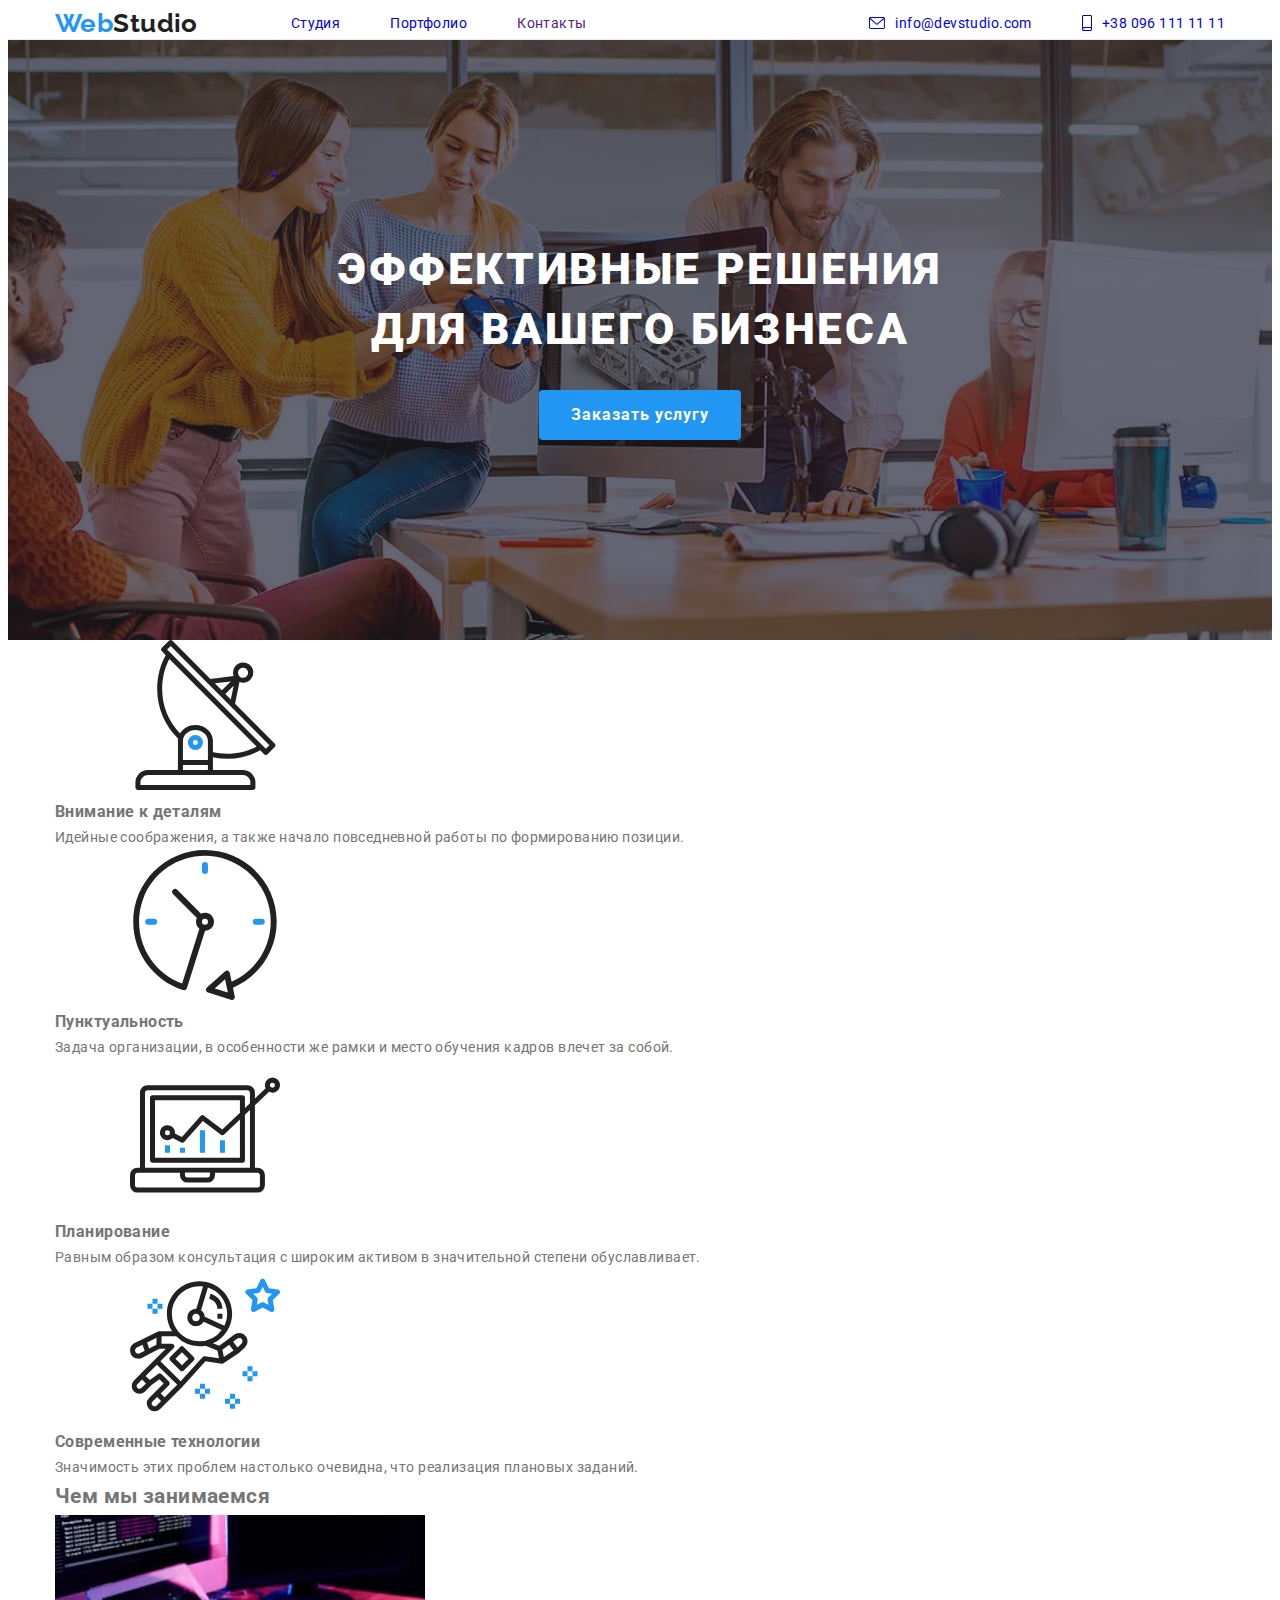
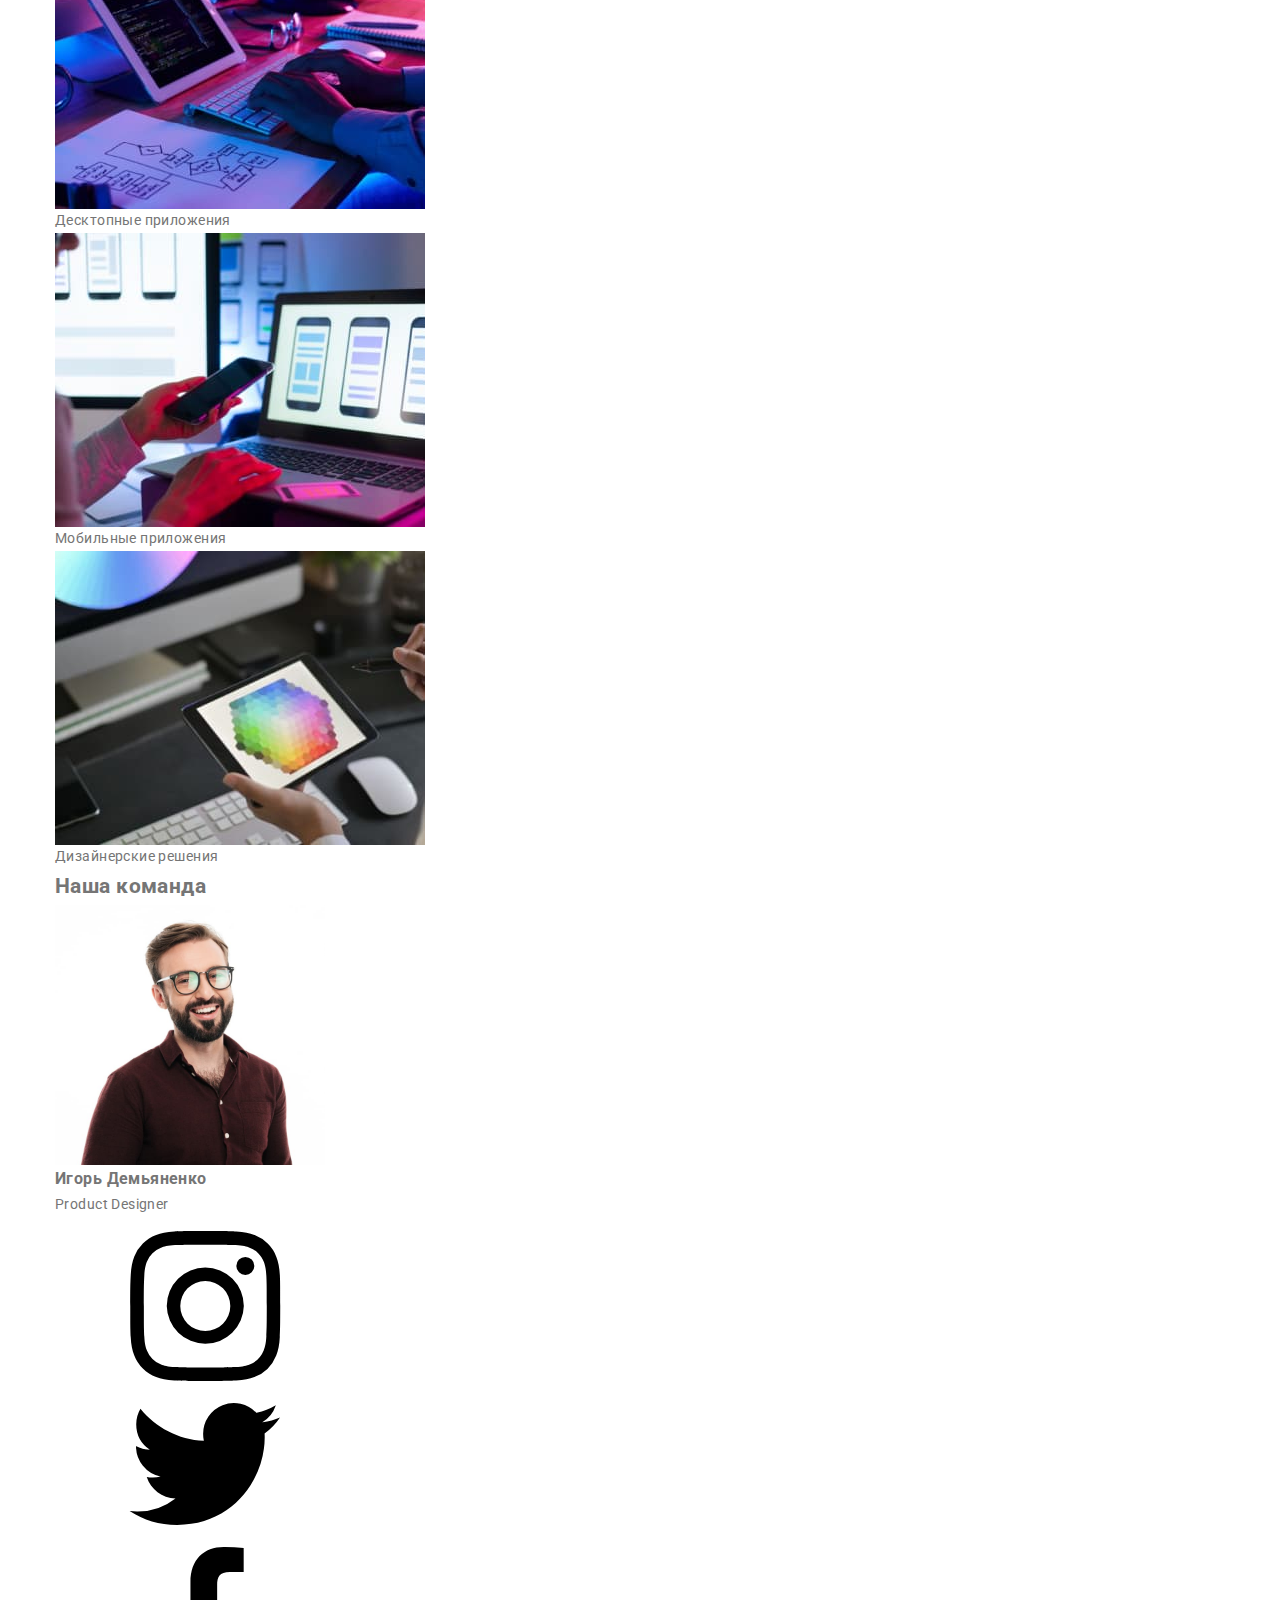
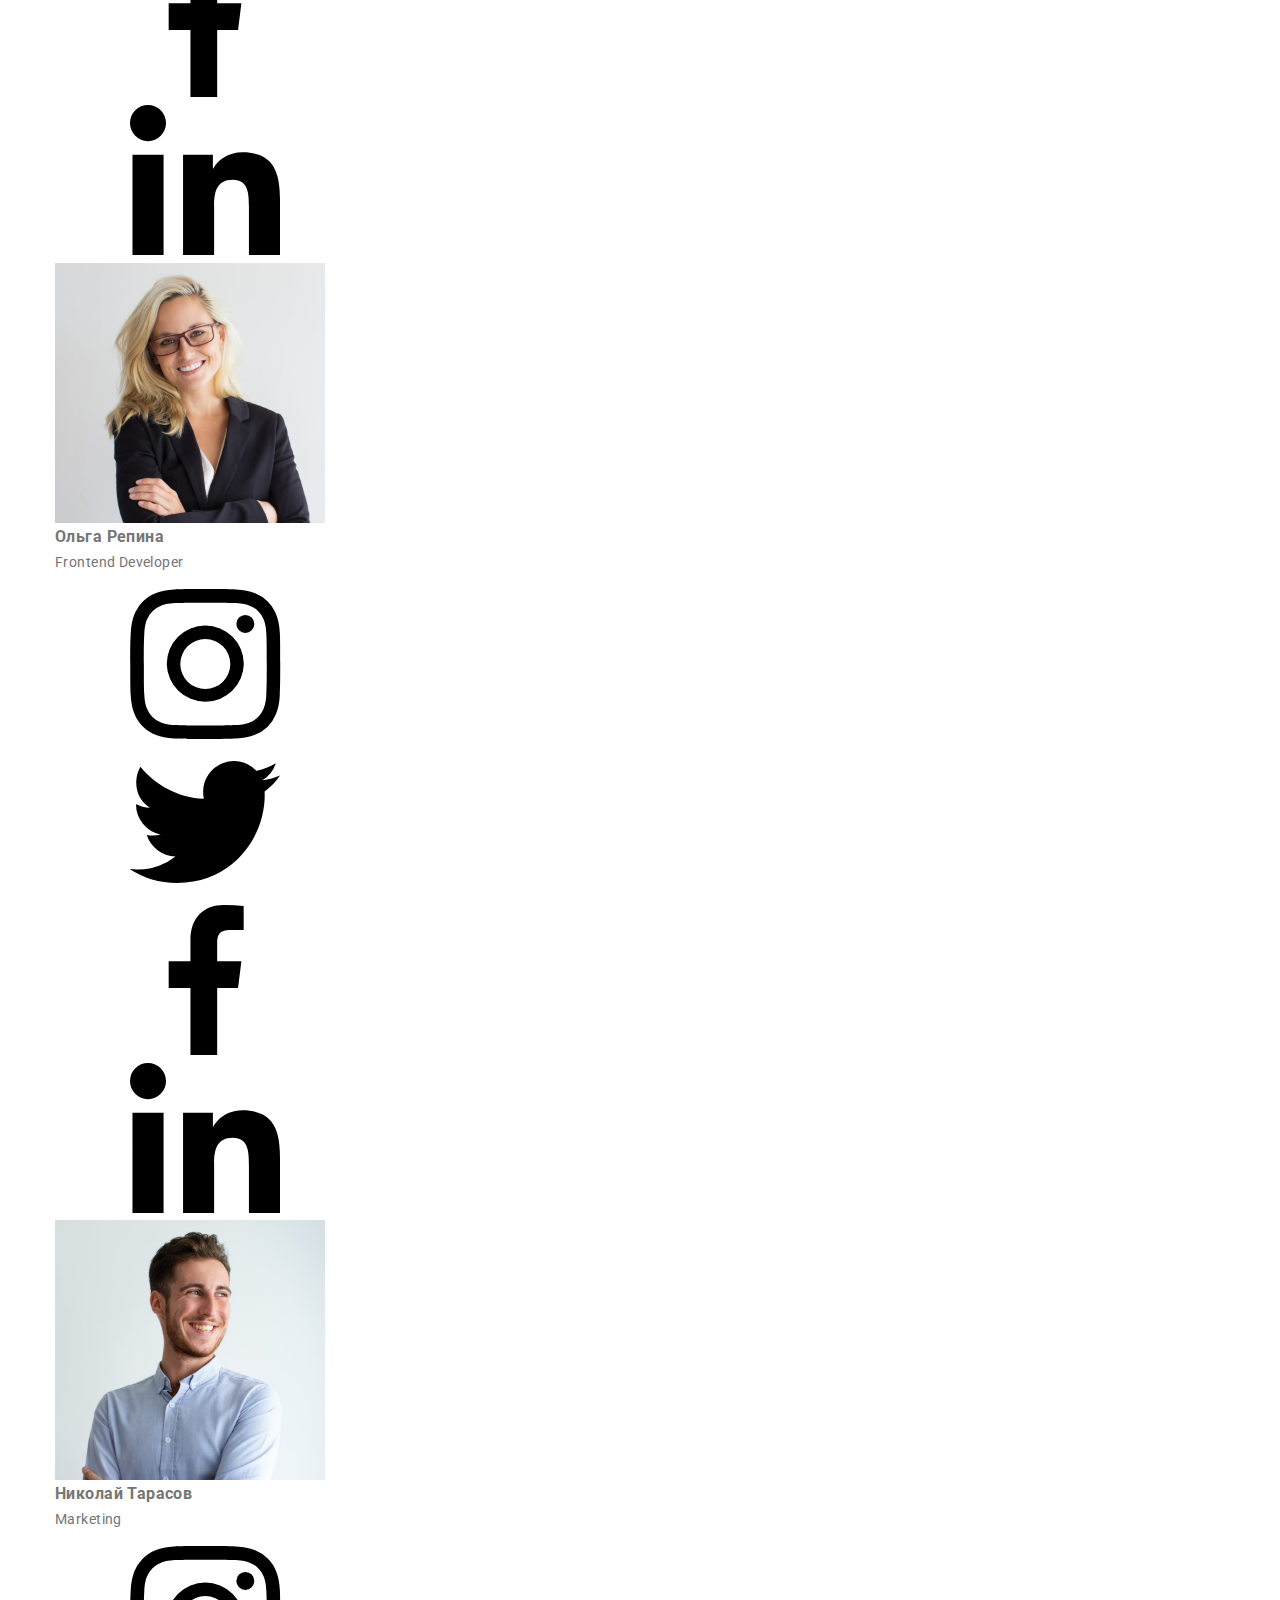
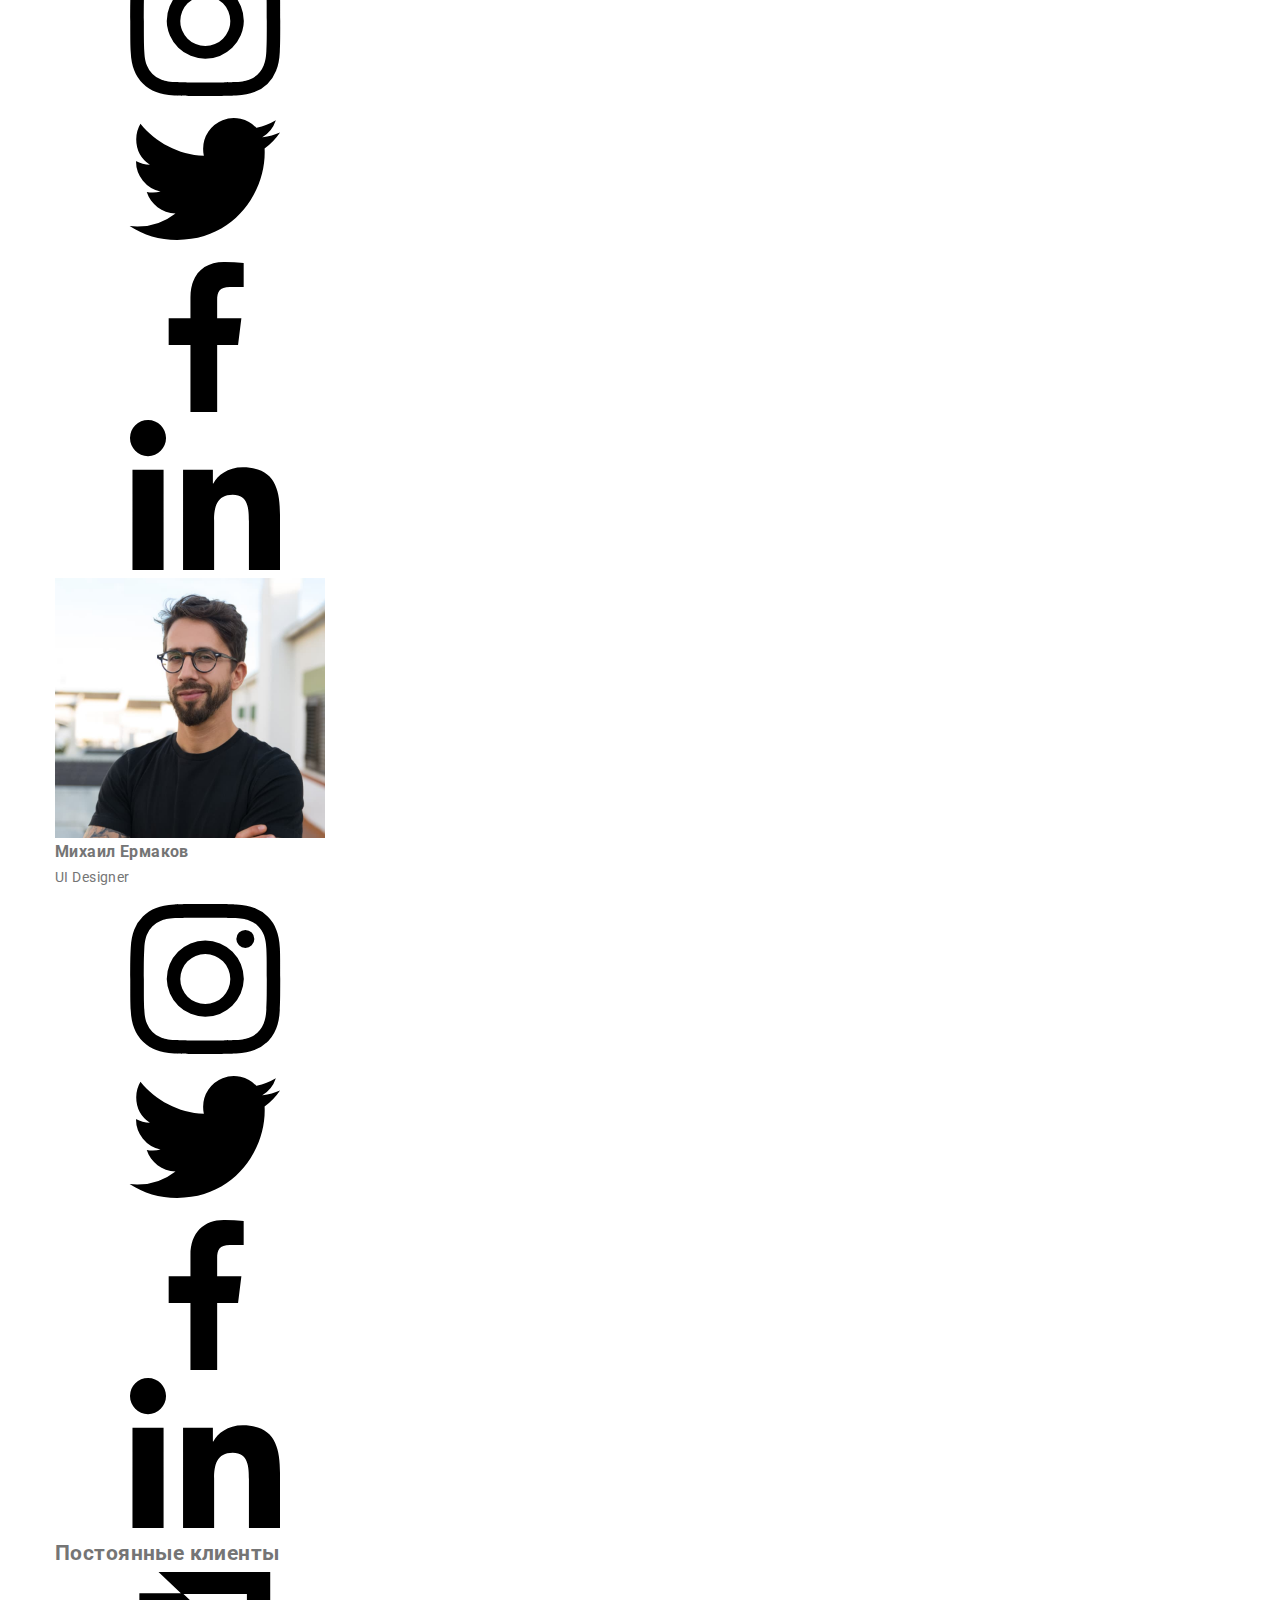
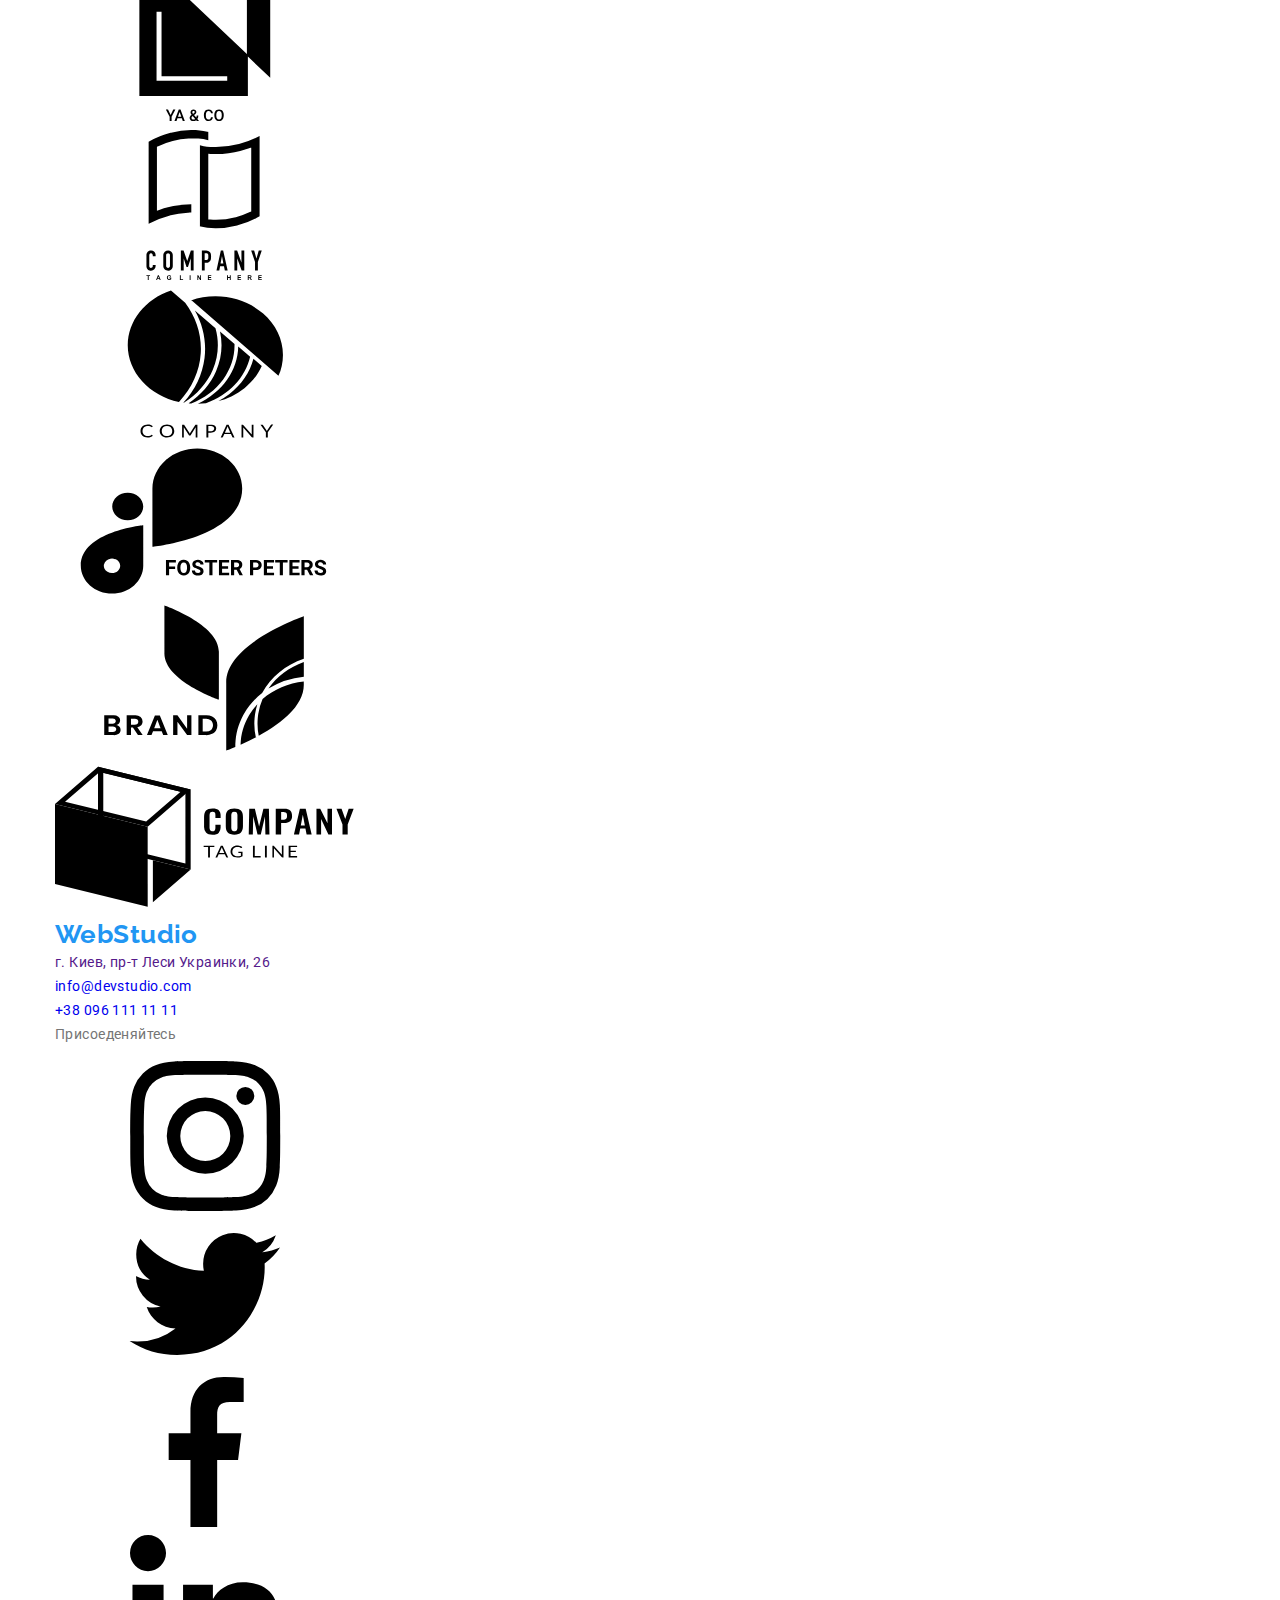
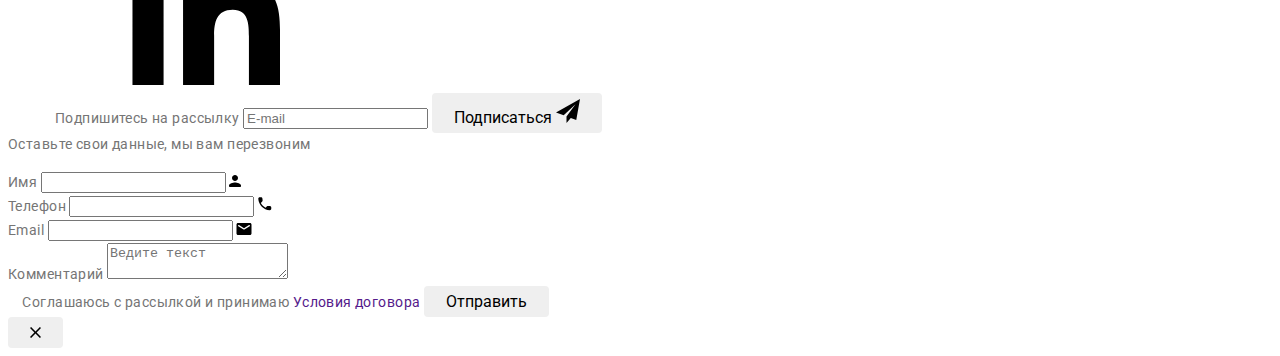
==== commit 199d8291: "йй" ====
--- a/index.html
+++ b/index.html
@@ -15,7 +15,7 @@
 
     <!-- <link rel="stylesheet" href="./css/styles.css" /> -->
 
-    <link rel="stylesheet" href="./css/main.css">
+    <link rel="stylesheet" href="./css/main.min.css">
     <link rel="preconnect" href="https://fonts.googleapis.com" />
     <link rel="preconnect" href="https://fonts.gstatic.com" crossorigin />
     <link rel="preconnect" href="https://fonts.googleapis.com" />
--- a/css/styles.css
+++ b/css/styles.css
@@ -1,87 +1,10 @@
 /* сброс стилей */
 
-html {
-  box-sizing: border-box;
-}
-*,
-*::after,
-*::before {
-  box-sizing: inherit;
-}
-
-h1,
-h2,
-h3,
-h4,
-h5,
-h6 {
-  margin-top: 0;
-  margin-bottom: 0;
-}
-p {
-  margin-top: 0;
-}
-p:last-child {
-  margin-bottom: 0;
-}
-img {
-  display: block;
-  max-width: 100%;
-  height: auto;
-}
-address {
-  font-style: normal;
-}
-a {
-  text-decoration: none;
-}
-.list {
-  list-style: none;
-  padding: 0;
-  margin: 0;
-}
-.visually-hidden {
-  position: absolute;
-  width: 1px;
-  height: 1px;
-  margin: -1px;
-  padding: 0;
-  overflow: hidden;
-  border: 0;
-  clip: rect(0 0 0 0);
-}
 /*  */
-
-body {
-  background-color: var(--white-color);
-  font-family: "Roboto", sans-serif;
-  font-weight: 400;
-  font-size: 14px;
-  line-height: 1.71;
-  letter-spacing: 0.03em;
-  color: var(--secondary-color);
-}
-
-.section {
-  padding-top: 94px;
-  padding-bottom: 94px;
-  width: 100%;
-}
 
 /* filter item  */
 .filter-item:not(:last-child) {
   margin-right: 8px;
-}
-
-/* навигация */
-.logo {
-  font-family: "Raleway", sans-serif;
-  font-weight: 700;
-  color: var(--accent);
-  text-decoration: none;
-  font-size: 26px;
-  line-height: 1.19;
-  margin-right: 93px;
 }
 
 .logo-footer {
@@ -144,27 +67,7 @@
 }
 
 /* секция */
-.section-title {
-  color: var(--primary-text-color);
-  text-align: center;
-  font-weight: 700;
-  font-size: 36px;
-  line-height: 1.17;
-  margin-bottom: 50px;
-}
-.section-subtitle {
-  font-weight: bold;
-  line-height: 1.14;
-  text-transform: uppercase;
-  color: var(--primary-text-color);
-  margin-bottom: 10px;
-}
-
-.section-text {
-  color: var(--secondary-color);
-  font-style: normal;
-  font-weight: normal;
-}
+
 /* секція команда */
 .team {
   background-color: #f5f4fa;
@@ -237,45 +140,7 @@
 .footer-item:not(:last-child) {
   margin-bottom: 9px;
 }
-/* герой */
-.hero {
-  max-width: 1600px;
-  height: 600px;
-  margin-left: auto;
-  margin-right: auto;
-  background-repeat: no-repeat;
-  background-size: cover;
-  background-position: center;
-  background-color: var(--background-color);
-  background-image: linear-gradient(
-      to right,
-      rgba(47, 48, 58, 0.4),
-      rgba(47, 48, 58, 0.4)
-    ),
-    url("../images/hero-img.jpg");
-  color: var(--white-color);
-  text-align: center;
-  padding-top: 200px;
-  padding-bottom: 200px;
-}
-.hero-title {
-  margin-top: 0;
-  margin-bottom: 30px;
-  text-align: center;
-  text-transform: uppercase;
-  font-weight: 900;
-  font-size: 44px;
-  line-height: 1.36;
-  letter-spacing: 0.06em;
-}
-.hero button {
-  background-color: var(--accent);
-  color: var(--white-color);
-  padding: 10px 32px;
-  font-weight: 700;
-  line-height: 1.875;
-  letter-spacing: 0.06em;
-}
+
 /* в каждой секции елементам списка нужно давать 
 display: flex; сделаю 1н клас на всех */
 .flex-list {
@@ -455,16 +320,6 @@
 
 /* добавляем flex  */
 
-.page-header,
-.site-contact,
-.site-nav,
-.site-nav > .list {
-  display: flex;
-  align-items: center;
-}
-.site-contact {
-  margin-left: auto;
-}
 /* клиенты секция */
 /* .clients .item {
   flex-basis: calc(100% / 6 - 30px);
--- a/css/main.min.css
+++ b/css/main.min.css
@@ -0,0 +1,2 @@
+html{box-sizing:border-box}*,*::after,*::before{box-sizing:inherit}h1,h2,h3,h4,h5,h6{margin-top:0;margin-bottom:0}p{margin-top:0}p:last-child{margin-bottom:0}img{display:block;max-width:100%;height:auto}address{font-style:normal}a{text-decoration:none}.list{list-style:none;padding:0;margin:0}.visually-hidden{position:absolute;width:1px;height:1px;margin:-1px;padding:0;overflow:hidden;border:0;clip:rect(0 0 0 0)}:root{--primary-text-color: #212121;--secondary-color: #757575;--accent: #2196f3;--background-color: #2f303a;--white-color: #ffffff}.container{width:1200px;margin-left:auto;margin-right:auto;padding-left:15px;padding-right:15px}button{font-family:"Roboto", sans-serif;font-size:16px;border:none;padding:6px 22px;border-radius:4px;text-align:center;cursor:pointer}.hero{max-width:1600px;height:600px;margin-left:auto;margin-right:auto;background-repeat:no-repeat;background-size:cover;background-position:center;background-color:var(--background-color);background-image:linear-gradient(to right, rgba(47,48,58,0.4), rgba(47,48,58,0.4)),url("../images/hero-img.jpg");color:var(--white-color);text-align:center;padding-top:200px;padding-bottom:200px}.hero-title{margin-top:0;margin-bottom:30px;text-align:center;text-transform:uppercase;font-weight:900;font-size:44px;line-height:1.36;letter-spacing:0.06em}.hero button{background-color:var(--accent);color:var(--white-color);padding:10px 32px;font-weight:700;line-height:1.875;letter-spacing:0.06em}body{background-color:var(--white-color);font-family:"Roboto", sans-serif;font-weight:400;font-size:14px;line-height:1.71;letter-spacing:0.03em;color:var(--secondary-color)}.page-header{border-bottom:1px solid #ececec}.page-header .container{display:flex}.header-icon{fill:currentColor;margin-right:10px}.logo-header{color:var(--primary-text-color)}.header-item:not(:last-child){margin-right:50px}.header-item a{align-items:center;display:flex}.page-header,.site-contact,.site-nav,.site-nav>.list{display:flex;align-items:center}.site-contact{margin-left:auto}.logo{font-family:"Raleway", sans-serif;font-weight:700;color:var(--accent);text-decoration:none;font-size:26px;line-height:1.19;margin-right:93px}
+/*# sourceMappingURL=main.min.css.map */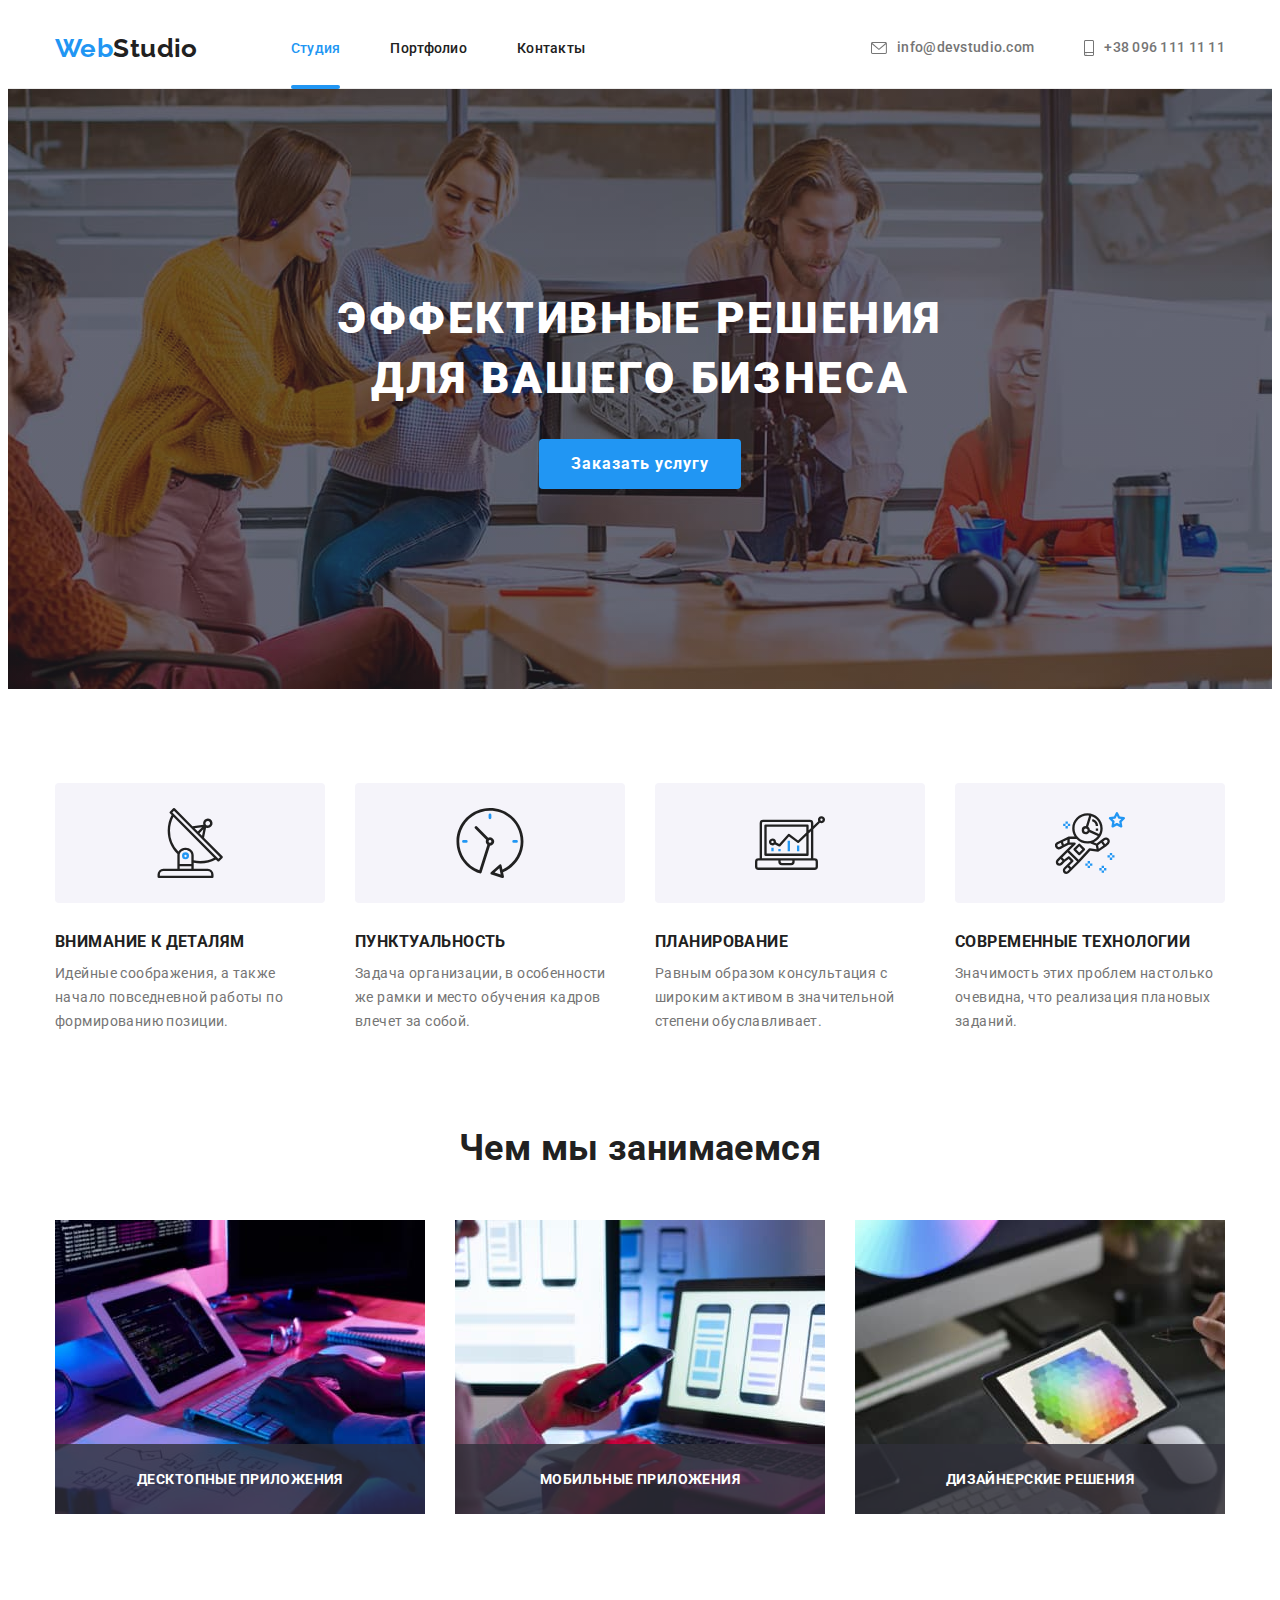
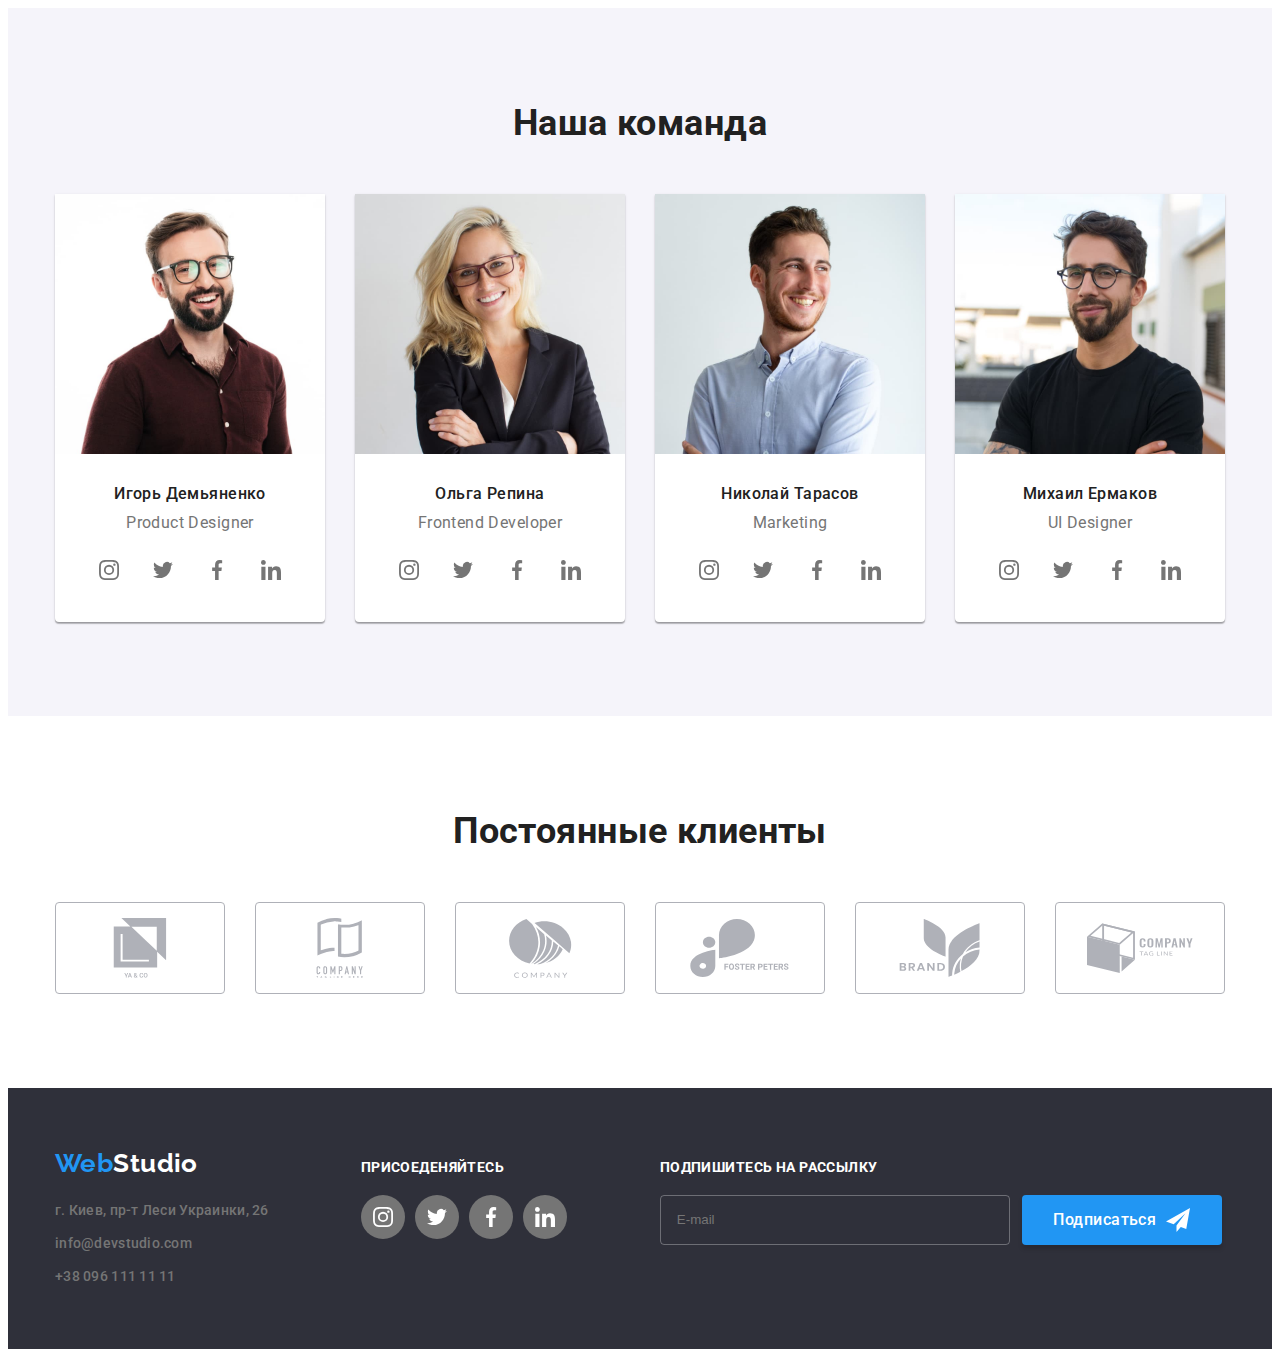
==== commit 614c6b77: "add scss" ====
--- a/index.html
+++ b/index.html
@@ -11,11 +11,10 @@
       integrity="sha512-wpPYUAdjBVSE4KJnH1VR1HeZfpl1ub8YT/NKx4PuQ5NmX2tKuGu6U/JRp5y+Y8XG2tV+wKQpNHVUX03MfMFn9Q=="
       crossorigin="anonymous"
       referrerpolicy="no-referrer"
-    />
-
-    <!-- <link rel="stylesheet" href="./css/styles.css" /> -->
+    />  
 
     <link rel="stylesheet" href="./css/main.min.css">
+    
     <link rel="preconnect" href="https://fonts.googleapis.com" />
     <link rel="preconnect" href="https://fonts.gstatic.com" crossorigin />
     <link rel="preconnect" href="https://fonts.googleapis.com" />
--- a/css/main.min.css
+++ b/css/main.min.css
@@ -1,2 +1,2 @@
-html{box-sizing:border-box}*,*::after,*::before{box-sizing:inherit}h1,h2,h3,h4,h5,h6{margin-top:0;margin-bottom:0}p{margin-top:0}p:last-child{margin-bottom:0}img{display:block;max-width:100%;height:auto}address{font-style:normal}a{text-decoration:none}.list{list-style:none;padding:0;margin:0}.visually-hidden{position:absolute;width:1px;height:1px;margin:-1px;padding:0;overflow:hidden;border:0;clip:rect(0 0 0 0)}:root{--primary-text-color: #212121;--secondary-color: #757575;--accent: #2196f3;--background-color: #2f303a;--white-color: #ffffff}.container{width:1200px;margin-left:auto;margin-right:auto;padding-left:15px;padding-right:15px}button{font-family:"Roboto", sans-serif;font-size:16px;border:none;padding:6px 22px;border-radius:4px;text-align:center;cursor:pointer}.hero{max-width:1600px;height:600px;margin-left:auto;margin-right:auto;background-repeat:no-repeat;background-size:cover;background-position:center;background-color:var(--background-color);background-image:linear-gradient(to right, rgba(47,48,58,0.4), rgba(47,48,58,0.4)),url("../images/hero-img.jpg");color:var(--white-color);text-align:center;padding-top:200px;padding-bottom:200px}.hero-title{margin-top:0;margin-bottom:30px;text-align:center;text-transform:uppercase;font-weight:900;font-size:44px;line-height:1.36;letter-spacing:0.06em}.hero button{background-color:var(--accent);color:var(--white-color);padding:10px 32px;font-weight:700;line-height:1.875;letter-spacing:0.06em}body{background-color:var(--white-color);font-family:"Roboto", sans-serif;font-weight:400;font-size:14px;line-height:1.71;letter-spacing:0.03em;color:var(--secondary-color)}.page-header{border-bottom:1px solid #ececec}.page-header .container{display:flex}.header-icon{fill:currentColor;margin-right:10px}.logo-header{color:var(--primary-text-color)}.header-item:not(:last-child){margin-right:50px}.header-item a{align-items:center;display:flex}.page-header,.site-contact,.site-nav,.site-nav>.list{display:flex;align-items:center}.site-contact{margin-left:auto}.logo{font-family:"Raleway", sans-serif;font-weight:700;color:var(--accent);text-decoration:none;font-size:26px;line-height:1.19;margin-right:93px}
+html{box-sizing:border-box}*,*::after,*::before{box-sizing:inherit}h1,h2,h3,h4,h5,h6{margin-top:0;margin-bottom:0}p{margin-top:0}p:last-child{margin-bottom:0}img{display:block;max-width:100%;height:auto}address{font-style:normal}a{text-decoration:none}.list{list-style:none;padding:0;margin:0}.visually-hidden{position:absolute;width:1px;height:1px;margin:-1px;padding:0;overflow:hidden;border:0;clip:rect(0 0 0 0)}:root{--primary-text-color: #212121;--secondary-color: #757575;--accent: #2196f3;--background-color: #2f303a;--white-color: #ffffff}body{background-color:var(--white-color);font-family:"Roboto", sans-serif;font-weight:400;font-size:14px;line-height:1.71;letter-spacing:0.03em;color:var(--secondary-color)}.team{background-color:#f5f4fa}.team-image{margin-bottom:30px}.team-name{font-style:normal;font-weight:500;font-size:16px;line-height:1.19;text-align:center;color:var(--primary-text-color);margin-bottom:10px}.team-role{font-size:16px;line-height:1.19;text-align:center}.hero{max-width:1600px;height:600px;margin-left:auto;margin-right:auto;background-repeat:no-repeat;background-size:cover;background-position:center;background-color:var(--background-color);background-image:linear-gradient(to right, rgba(47,48,58,0.4), rgba(47,48,58,0.4)),url("../images/hero-img.jpg");color:var(--white-color);text-align:center;padding-top:200px;padding-bottom:200px}.hero-title{margin-top:0;margin-bottom:30px;text-align:center;text-transform:uppercase;font-weight:900;font-size:44px;line-height:1.36;letter-spacing:0.06em}.hero button{background-color:var(--accent);color:var(--white-color);padding:10px 32px;font-weight:700;line-height:1.875;letter-spacing:0.06em}.work .item{flex-basis:calc(100% / 3 - 30px)}.work-box{position:relative}.work-text{position:absolute;bottom:0;color:var(--white-color);background-color:rgba(47,48,58,0.8);width:100%;text-align:center;text-transform:uppercase;font-weight:700;line-height:16px;padding-top:27px;padding-bottom:27px}.features .item{flex-basis:calc(100% / 4 - 30px);background-color:var(--white-color)}.team-item{flex-basis:calc(100% / 4 - 30px);box-shadow:0px 1px 3px rgba(0,0,0,0.12),0px 1px 1px rgba(0,0,0,0.14),0px 2px 1px rgba(0,0,0,0.2);border-radius:0px 0px 4px 4px;background-color:var(--white-color);padding-bottom:30px}.features.section{padding-bottom:0}.futures-icon{width:70px;height:70px}.icon-bgr{display:flex;justify-content:center;align-items:center;height:120px;margin-bottom:30px;background:#f5f4fa;border-radius:4px}.portfolio-link{display:block;transition:box-shadow 250ms cubic-bezier(0.4, 0, 0.2, 1)}.portfolio-link:hover,.portfolio-link:focus{box-shadow:0px 4px 4px rgba(0,0,0,0.25);outline:none}.portfolio .list{margin-left:-30px;margin-top:-30px;display:flex;flex-wrap:wrap}.portfolio .item{flex-basis:calc(100% / 3 - 30px);border:1px solid #eeeeee}.portfolio-link:hover .portfolio-overley-text,.portfolio-link:focus .portfolio-overley-text{transform:translateY(0)}.portfolio-img-wrapper{position:relative;overflow:hidden}.portfolio-overley-text{position:absolute;top:0;width:100%;font-size:18px;line-height:1.56;letter-spacing:0.03em;color:var(--white-color);background-color:rgba(33,150,243,0.9);padding:63px 24px;transform:translateY(101%);transition:transform 250ms cubic-bezier(0.4, 0, 0.2, 1)}.portfolio-work{font-style:normal;font-weight:bold;font-size:18px;line-height:2;letter-spacing:0.06em;color:var(--primary-text-color);margin-bottom:4px}.portfolio-type{font-style:normal;font-weight:normal;font-size:16px;line-height:1.87;letter-spacing:0.03em;color:var(--secondary-color)}.portfolio-text-margin{padding:20px 24px}.clients .item{flex-basis:calc(100% / 6 - 30px)}.clients-link{border:1px solid #afb1b8;box-sizing:border-box;border-radius:4px;align-items:center;color:#afb1b8;display:flex;justify-content:center;height:92px;transition:color 250ms cubic-bezier(0.4, 0, 0.2, 1),background-color 250ms cubic-bezier(0.4, 0, 0.2, 1)}.clients-link:hover,.clients-link:focus,.clients-link:active{border-color:var(--accent);color:var(--accent)}.clients-icon{width:106px;height:60px;fill:currentColor}.sosial-list{display:flex;justify-content:center;padding-left:32px;padding-right:32px}.sosial-bgr{width:44px;height:44px;border-radius:22px;background-color:var(--white-color);display:flex;justify-content:center;align-items:center;color:var(--secondary-color);transition:color 250ms cubic-bezier(0.4, 0, 0.2, 1),background-color 250ms cubic-bezier(0.4, 0, 0.2, 1)}.sosial-icon{width:20px;height:20px;fill:currentColor}.sosial-bgr:focus,.sosial-bgr:active,.sosial-bgr:hover{background-color:var(--accent);color:var(--white-color)}.sosial-item:not(:last-child){margin-right:10px}button{font-family:"Roboto", sans-serif;font-size:16px;border:none;padding:6px 22px;border-radius:4px;text-align:center;cursor:pointer}.section{padding-top:94px;padding-bottom:94px;width:100%}.section-title{color:var(--primary-text-color);text-align:center;font-weight:700;font-size:36px;line-height:1.17;margin-bottom:50px}.section-subtitle{font-weight:bold;line-height:1.14;text-transform:uppercase;color:var(--primary-text-color);margin-bottom:10px}.section-text{color:var(--secondary-color);font-style:normal;font-weight:normal}.container{width:1200px;margin-left:auto;margin-right:auto;padding-left:15px;padding-right:15px}.filter-item:not(:last-child){margin-right:8px}.filter{margin-bottom:50px;justify-content:center;display:flex}.filter .button:focus,.filter .button:active,.filter .button:hover,.button-active{color:var(--white-color);background-color:var(--accent);box-shadow:0px 3px 1px rgba(0,0,0,0.1),0px 1px 2px rgba(0,0,0,0.08),0px 2px 2px rgba(0,0,0,0.12);border-radius:4px}.filter .list{justify-content:center;display:flex}.button{background-color:var(--white-color);color:var(--primary-text-color);font-style:normal;font-weight:500;line-height:1.62;letter-spacing:0.03em;transition:color 250ms cubic-bezier(0.4, 0, 0.2, 1),background-color 250ms cubic-bezier(0.4, 0, 0.2, 1)}.header-item:not(:last-child){margin-right:50px}.header-item a{align-items:center;display:flex}.page-header{border-bottom:1px solid #ececec}.page-header .container{display:flex}.header-icon{fill:currentColor;margin-right:10px}.logo{font-family:"Raleway", sans-serif;font-weight:700;color:var(--accent);text-decoration:none;font-size:26px;line-height:1.19;margin-right:93px}.logo-header{color:var(--primary-text-color)}.logo-footer{color:var(--white-color)}.site-nav .link{display:block;padding-top:32px;padding-bottom:32px;color:var(--primary-text-color);font-style:normal;font-weight:500;line-height:16px;letter-spacing:0.02em}.site-nav .link:focus,.site-nav .link:hover,.site-nav .link.current,.site-contact-footer .link:focus,.site-contact-footer .link:hover,.site-contact .link:focus,.site-contact .link:hover{color:var(--accent)}.site-nav .link,.site-contact-footer .link,.site-nav .link.current,.site-contact .link{transition:color 250ms cubic-bezier(0.4, 0, 0.2, 1)}.current{position:relative}.current::after{position:absolute;bottom:-1px;content:"";display:block;width:100%;height:4px;border-radius:2px;background-color:var(--accent)}.site-contact-footer .link,.site-contact .link{color:var(--secondary-color);font-style:normal;font-weight:500;line-height:1.42;letter-spacing:0.02em}.footer{background-color:var(--background-color);padding-top:60px;padding-bottom:60px}.footer .container{display:flex;align-items:baseline}.footer-connect{font-weight:700;line-height:16px;text-transform:uppercase;color:var(--white-color);margin-bottom:20px}.footer-sosial{margin-left:70px}.footer-submit{margin-left:93px}.footer-sosial .sosial-list{padding:0;color:var(--white-color)}.footer-sosial .sosial-bgr{background-color:var(--secondary-color)}.footer-sosial .sosial-icon{fill:var(--white-color)}.footer-logo{display:block;margin-bottom:20px}.footer-item:not(:last-child){margin-bottom:9px}.footer-input{width:350px;height:50px;border:1px solid rgba(255,255,255,0.3);box-sizing:border-box;border-radius:4px;background:transparent;padding:15px 16px;margin-right:12px}.footer-input:active,.footer-input:hover,.footer-input:focus{border:1px solid var(--accent)}.flex-list{display:flex;flex-wrap:wrap;margin-left:-30px;margin-top:-30px}li.item{margin-left:30px;margin-top:30px}.page-header,.site-contact,.site-nav,.site-nav>.list{display:flex;align-items:center}.site-contact{margin-left:auto}.backdrop{position:fixed;top:0;width:100vw;height:100vh;background-color:rgba(0,0,0,0.2);display:flex;align-items:center;justify-content:center;transition:opacity 250ms cubic-bezier(0.4, 0, 0.2, 1),visibility 250ms cubic-bezier(0.4, 0, 0.2, 1)}.backdrop.is-hidden{opacity:0;visibility:hidden;pointer-events:none}.backdrop.is-hidden .modal{transform:scale(2)}.modal{position:relative;width:528px;min-height:182px;padding:40px;background-color:var(--white-color);box-shadow:0px 1px 3px rgba(0,0,0,0.12),0px 1px 1px rgba(0,0,0,0.14),0px 2px 1px rgba(0,0,0,0.2);border-radius:4px;transform:scale(1);transition:transform 250ms cubic-bezier(0.4, 0, 0.2, 1)}.btn-close{padding:0;position:absolute;top:8px;right:8px;width:30px;height:30px;background-color:transparent;border:1px solid rgba(0,0,0,0.1);border-radius:50%;fill:currentColor}.btn-close:hover{color:var(--accent)}.form{padding:40px;margin-left:auto;margin-right:auto}.form-title{font-weight:700;font-size:20px;line-height:23px;letter-spacing:0.03em;color:var(--primary-text-color)}.form-field{display:flex;flex-direction:column;margin-bottom:10px;position:relative;color:var(--primary-text-color)}.form-input{width:100%;outline:none;padding:12px 16px 12px 42px;border:1px solid rgba(33,33,33,0.2);border-radius:4px}.form-comment-text:active,.form-comment-text:focus,.form-comment-text:hover,.form-input:active,.form-input:hover,.form-input:focus{border:1px solid var(--accent)}.form-input:active ~ svg,.form-input:hover ~ svg,.form-input:focus ~ svg{color:var(--accent)}.form-field label{color:var(--secondary-color);margin-bottom:4px;font-size:12px;line-height:14px;letter-spacing:0.01em}.form-comment{display:flex;flex-direction:column;position:relative;color:var(--secondary-color);margin-bottom:20px;font-size:12px;line-height:14px;letter-spacing:0.01em}.form-comment label{margin-bottom:4px}.form-comment-text{width:100%;min-height:120px;resize:none;padding:12px 16px;outline:none;border-radius:4px;border:1px solid rgba(33,33,33,0.2)}.form-btn{display:flex;background:var(--accent);box-shadow:0px 4px 4px rgba(0,0,0,0.15);border-radius:4px;color:var(--white-color);width:200px;height:50px;align-items:center;justify-content:center;fill:var(--white-color)}.form-btn-send{display:block;margin:0 auto}.form-btn:hover{background-color:#188ce8;box-shadow:0px 4px 4px rgba(0,0,0,0.15)}form .form-btn svg{margin-left:10px}.footer-form-wrapper{display:flex;flex-wrap:wrap}.form-icon{position:absolute;top:50%;left:15px;transform:translate(0, -50%);fill:currentColor}.input-wrapper{position:relative}.modal-checkbox{margin-bottom:30px;display:flex;align-items:center}.modal-checkbox span{width:16px;height:15px;border:2px solid var(--primary-text-color);border-radius:2px;margin-right:8px;margin-left:14px;display:flex;align-items:center;justify-content:center}.modal-checkbox:checked+.modal-checkbox span{background-color:var(--accent);border:none}.modal-checkbox a{color:var(--accent);text-decoration:underline}
 /*# sourceMappingURL=main.min.css.map */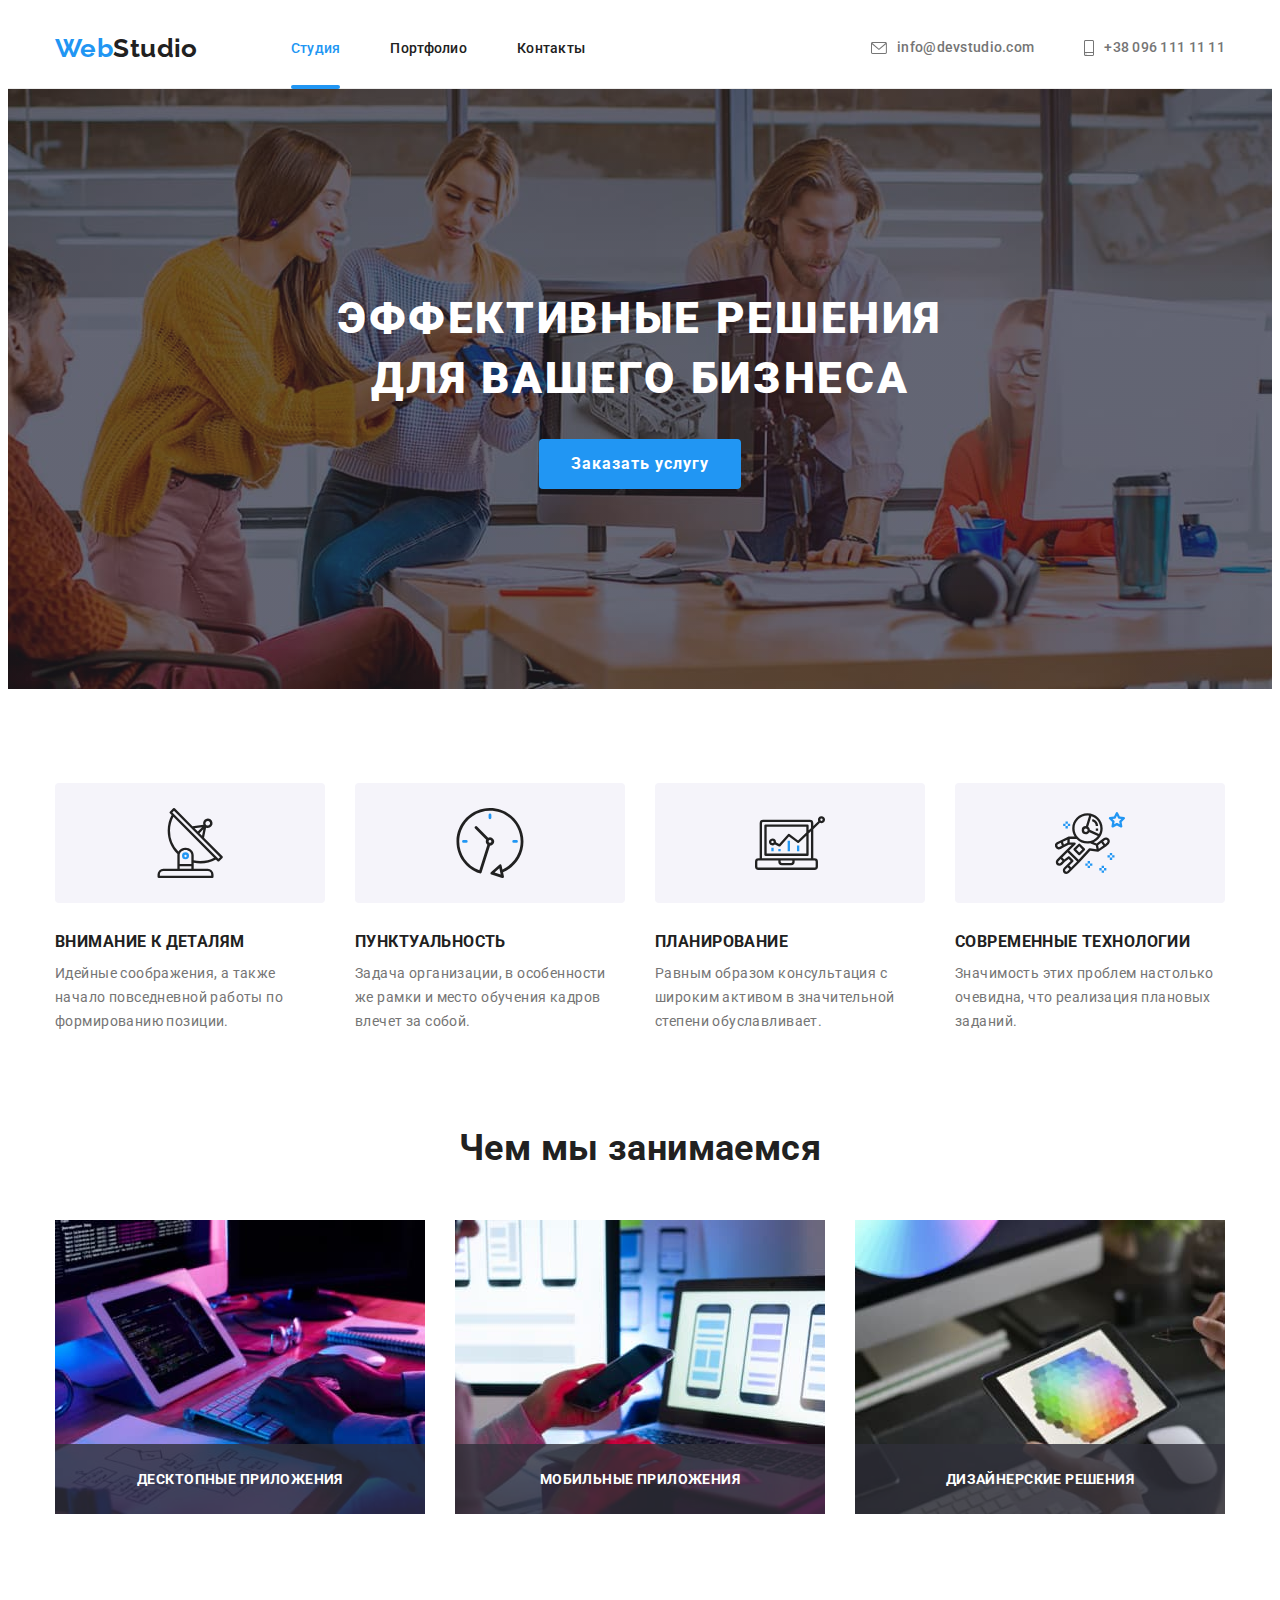
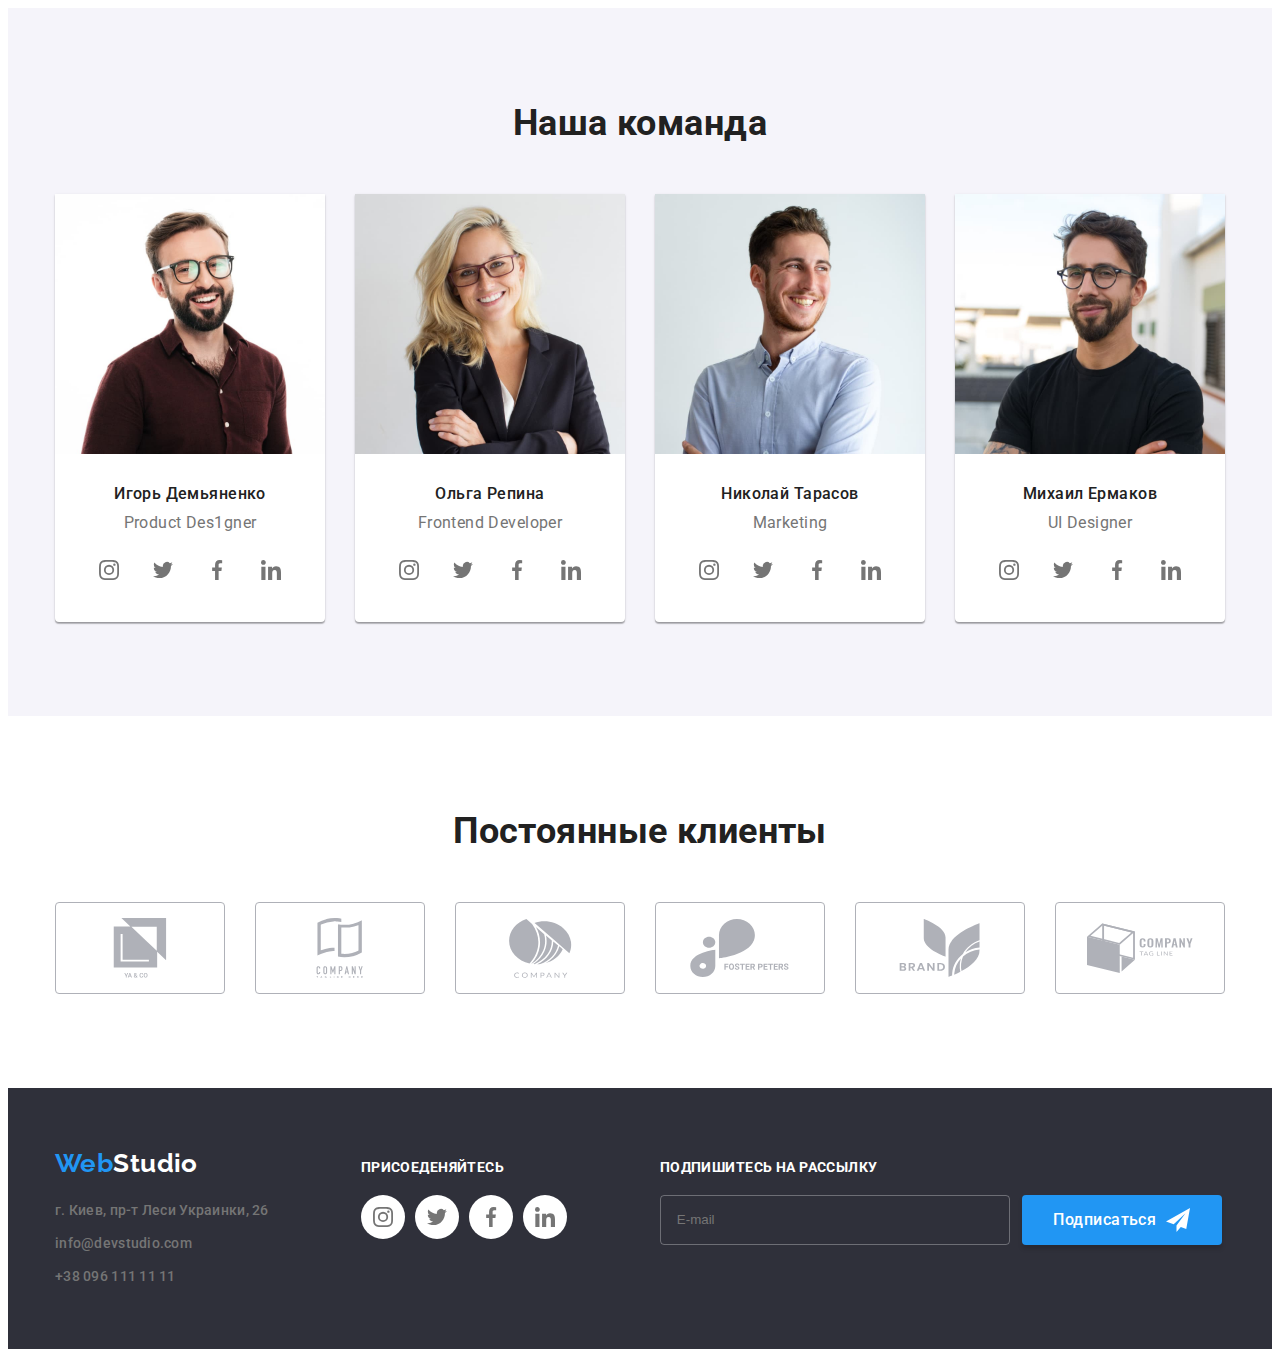
==== commit 34bc3228: "bem - team, sosial" ====
--- a/index.html
+++ b/index.html
@@ -154,160 +154,160 @@
         <div class="container">
           <h2 class="section-title">Наша команда</h2>
           <ul class="list flex-list">
-            <li class="item team-item">
+            <li class="item team__item">
               <img
-                class="team-image"
+                class="team__image"
                 src="./images/img1.jpg"
                 alt="Product Designer фото"
                 width="270"
               />
-              <h3 class="team-name">Игорь Демьяненко</h3>
-              <p lang="en" class="section-text team-role">Product Designer</p>
+              <h3 class="team__name">Игорь Демьяненко</h3>
+              <p lang="en" class="section-text team__role">Product Des1gner</p>
               <ul class="list sosial-list">
-                <li class="sosial-item">
-                  <a href="" class="sosial-bgr">
-                    <svg class="sosial-icon">
+                <li class="sosial-list__item">
+                  <a href="" class="sosial-list__bgr">
+                    <svg class="sosial-list__icon">
                       <use href="./images/sprite.svg#instagram"></use>
                     </svg>
                   </a>
                 </li>
-                <li class="sosial-item">
-                  <a href="" class="sosial-bgr">
-                    <svg class="sosial-icon">
+                <li class="sosial-list__item">
+                  <a href="" class="sosial-list__bgr">
+                    <svg class="sosial-list__icon">
                       <use href="./images/sprite.svg#twitter"></use>
                     </svg>
                   </a>
                 </li>
-                <li class="sosial-item">
-                  <a href="" class="sosial-bgr">
-                    <svg class="sosial-icon">
+                <li class="sosial-list__item">
+                  <a href="" class="sosial-list__bgr">
+                    <svg class="sosial-list__icon">
                       <use href="./images/sprite.svg#facebook"></use>
                     </svg>
                   </a>
                 </li>
-                <li class="sosial-item">
-                  <a href="" class="sosial-bgr">
-                    <svg class="sosial-icon">
+                <li class="sosial-list__item">
+                  <a href="" class="sosial-list__bgr">
+                    <svg class="sosial-list__icon">
                       <use href="./images/sprite.svg#linkedin"></use>
                     </svg>
                   </a>
                 </li>
               </ul>
             </li>
-            <li class="item team-item">
+            <li class="item team__item">
               <img
-                class="team-image"
+                class="team__image"
                 src="./images/img2.jpg"
                 alt="Product Designer фото"
                 width="270"
               />
-              <h3 class="team-name">Ольга Репина</h3>
-              <p lang="en" class="section-text team-role">Frontend Developer</p>
+              <h3 class="team__name">Ольга Репина</h3>
+              <p lang="en" class="section-text team__role">Frontend Developer</p>
               <ul class="list sosial-list">
-                <li class="sosial-item">
-                  <a href="" class="sosial-bgr">
-                    <svg class="sosial-icon">
+                <li class="sosial-list__item">
+                  <a href="" class="sosial-list__bgr">
+                    <svg class="sosial-list__icon">
                       <use href="./images/sprite.svg#instagram"></use>
                     </svg>
                   </a>
                 </li>
-                <li class="sosial-item">
-                  <a href="" class="sosial-bgr">
-                    <svg class="sosial-icon">
+                <li class="sosial-list__item">
+                  <a href="" class="sosial-list__bgr">
+                    <svg class="sosial-list__icon">
                       <use href="./images/sprite.svg#twitter"></use>
                     </svg>
                   </a>
                 </li>
-                <li class="sosial-item">
-                  <a href="" class="sosial-bgr">
-                    <svg class="sosial-icon">
+                <li class="sosial-list__item">
+                  <a href="" class="sosial-list__bgr">
+                    <svg class="sosial-list__icon">
                       <use href="./images/sprite.svg#facebook"></use>
                     </svg>
                   </a>
                 </li>
-                <li class="sosial-item">
-                  <a href="" class="sosial-bgr">
-                    <svg class="sosial-icon">
+                <li class="sosial-list__item">
+                  <a href="" class="sosial-list__bgr">
+                    <svg class="sosial-list__icon">
                       <use href="./images/sprite.svg#linkedin"></use>
                     </svg>
                   </a>
                 </li>
               </ul>
             </li>
-            <li class="item team-item">
+            <li class="item team__item">
               <img
-                class="team-image"
+                class="team__image"
                 src="./images/img3.jpg"
                 alt="Marketing фото"
                 width="270"
               />
-              <h3 class="team-name">Николай Тарасов</h3>
-              <p lang="en" class="section-text team-role">Marketing</p>
+              <h3 class="team__name">Николай Тарасов</h3>
+              <p lang="en" class="section-text team__role">Marketing</p>
               <ul class="list sosial-list">
-                <li class="sosial-item">
-                  <a href="" class="sosial-bgr">
-                    <svg class="sosial-icon">
+                <li class="sosial-list__item">
+                  <a href="" class="sosial-list__bgr">
+                    <svg class="sosial-list__icon">
                       <use href="./images/sprite.svg#instagram"></use>
                     </svg>
                   </a>
                 </li>
-                <li class="sosial-item">
-                  <a href="" class="sosial-bgr">
-                    <svg class="sosial-icon">
+                <li class="sosial-list__item">
+                  <a href="" class="sosial-list__bgr">
+                    <svg class="sosial-list__icon">
                       <use href="./images/sprite.svg#twitter"></use>
                     </svg>
                   </a>
                 </li>
-                <li class="sosial-item">
-                  <a href="" class="sosial-bgr">
-                    <svg class="sosial-icon">
+                <li class="sosial-list__item">
+                  <a href="" class="sosial-list__bgr">
+                    <svg class="sosial-list__icon">
                       <use href="./images/sprite.svg#facebook"></use>
                     </svg>
                   </a>
                 </li>
-                <li class="sosial-item">
-                  <a href="" class="sosial-bgr">
-                    <svg class="sosial-icon">
+                <li class="sosial-list__item">
+                  <a href="" class="sosial-list__bgr">
+                    <svg class="sosial-list__icon">
                       <use href="./images/sprite.svg#linkedin"></use>
                     </svg>
                   </a>
                 </li>
               </ul>
             </li>
-            <li class="item team-item">
+            <li class="item team__item">
               <img
-                class="team-image"
+                class="team__image"
                 src="./images/img4.jpg"
                 alt="UI Designer фото"
                 width="270"
               />
-              <h3 class="team-name">Михаил Ермаков</h3>
-              <p lang="en" class="section-text team-role">UI Designer</p>
+              <h3 class="team__name">Михаил Ермаков</h3>
+              <p lang="en" class="section-text team__role">UI Designer</p>
               <ul class="list sosial-list">
-                <li class="sosial-item">
-                  <a href="" class="sosial-bgr">
-                    <svg class="sosial-icon">
+                <li class="sosial-list__item">
+                  <a href="" class="sosial-list__bgr">
+                    <svg class="sosial-list__icon">
                       <use href="./images/sprite.svg#instagram"></use>
                     </svg>
                   </a>
                 </li>
-                <li class="sosial-item">
-                  <a href="" class="sosial-bgr">
-                    <svg class="sosial-icon">
+                <li class="sosial-list__item">
+                  <a href="" class="sosial-list__bgr">
+                    <svg class="sosial-list__icon">
                       <use href="./images/sprite.svg#twitter"></use>
                     </svg>
                   </a>
                 </li>
-                <li class="sosial-item">
-                  <a href="" class="sosial-bgr">
-                    <svg class="sosial-icon">
+                <li class="sosial-list__item">
+                  <a href="" class="sosial-list__bgr">
+                    <svg class="sosial-list__icon">
                       <use href="./images/sprite.svg#facebook"></use>
                     </svg>
                   </a>
                 </li>
-                <li class="sosial-item">
-                  <a href="" class="sosial-bgr">
-                    <svg class="sosial-icon">
+                <li class="sosial-list__item">
+                  <a href="" class="sosial-list__bgr">
+                    <svg class="sosial-list__icon">
                       <use href="./images/sprite.svg#linkedin"></use>
                     </svg>
                   </a>
@@ -395,30 +395,30 @@
         <div class="footer-sosial">
           <p class="footer-connect">Присоеденяйтесь</p>
           <ul class="list sosial-list">
-            <li class="sosial-item">
-              <a href="" class="sosial-bgr">
-                <svg class="sosial-icon">
+            <li class="sosial-list__item">
+              <a href="" class="sosial-list__bgr">
+                <svg class="sosial-list__icon">
                   <use href="./images/sprite.svg#instagram"></use>
                 </svg>
               </a>
             </li>
-            <li class="sosial-item">
-              <a href="" class="sosial-bgr">
-                <svg class="sosial-icon">
+            <li class="sosial-list__item">
+              <a href="" class="sosial-list__bgr">
+                <svg class="sosial-list__icon">
                   <use href="./images/sprite.svg#twitter"></use>
                 </svg>
               </a>
             </li>
-            <li class="sosial-item">
-              <a href="" class="sosial-bgr">
-                <svg class="sosial-icon">
+            <li class="sosial-list__item">
+              <a href="" class="sosial-list__bgr">
+                <svg class="sosial-list__icon">
                   <use href="./images/sprite.svg#facebook"></use>
                 </svg>
               </a>
             </li>
-            <li class="sosial-item">
-              <a href="" class="sosial-bgr">
-                <svg class="sosial-icon">
+            <li class="sosial-list__item">
+              <a href="" class="sosial-list__bgr">
+                <svg class="sosial-list__icon">
                   <use href="./images/sprite.svg#linkedin"></use>
                 </svg>
               </a>
--- a/css/main.min.css
+++ b/css/main.min.css
@@ -1,2 +1,2 @@
-html{box-sizing:border-box}*,*::after,*::before{box-sizing:inherit}h1,h2,h3,h4,h5,h6{margin-top:0;margin-bottom:0}p{margin-top:0}p:last-child{margin-bottom:0}img{display:block;max-width:100%;height:auto}address{font-style:normal}a{text-decoration:none}.list{list-style:none;padding:0;margin:0}.visually-hidden{position:absolute;width:1px;height:1px;margin:-1px;padding:0;overflow:hidden;border:0;clip:rect(0 0 0 0)}:root{--primary-text-color: #212121;--secondary-color: #757575;--accent: #2196f3;--background-color: #2f303a;--white-color: #ffffff}body{background-color:var(--white-color);font-family:"Roboto", sans-serif;font-weight:400;font-size:14px;line-height:1.71;letter-spacing:0.03em;color:var(--secondary-color)}.team{background-color:#f5f4fa}.team-image{margin-bottom:30px}.team-name{font-style:normal;font-weight:500;font-size:16px;line-height:1.19;text-align:center;color:var(--primary-text-color);margin-bottom:10px}.team-role{font-size:16px;line-height:1.19;text-align:center}.hero{max-width:1600px;height:600px;margin-left:auto;margin-right:auto;background-repeat:no-repeat;background-size:cover;background-position:center;background-color:var(--background-color);background-image:linear-gradient(to right, rgba(47,48,58,0.4), rgba(47,48,58,0.4)),url("../images/hero-img.jpg");color:var(--white-color);text-align:center;padding-top:200px;padding-bottom:200px}.hero-title{margin-top:0;margin-bottom:30px;text-align:center;text-transform:uppercase;font-weight:900;font-size:44px;line-height:1.36;letter-spacing:0.06em}.hero button{background-color:var(--accent);color:var(--white-color);padding:10px 32px;font-weight:700;line-height:1.875;letter-spacing:0.06em}.work .item{flex-basis:calc(100% / 3 - 30px)}.work-box{position:relative}.work-text{position:absolute;bottom:0;color:var(--white-color);background-color:rgba(47,48,58,0.8);width:100%;text-align:center;text-transform:uppercase;font-weight:700;line-height:16px;padding-top:27px;padding-bottom:27px}.features .item{flex-basis:calc(100% / 4 - 30px);background-color:var(--white-color)}.team-item{flex-basis:calc(100% / 4 - 30px);box-shadow:0px 1px 3px rgba(0,0,0,0.12),0px 1px 1px rgba(0,0,0,0.14),0px 2px 1px rgba(0,0,0,0.2);border-radius:0px 0px 4px 4px;background-color:var(--white-color);padding-bottom:30px}.features.section{padding-bottom:0}.futures-icon{width:70px;height:70px}.icon-bgr{display:flex;justify-content:center;align-items:center;height:120px;margin-bottom:30px;background:#f5f4fa;border-radius:4px}.portfolio-link{display:block;transition:box-shadow 250ms cubic-bezier(0.4, 0, 0.2, 1)}.portfolio-link:hover,.portfolio-link:focus{box-shadow:0px 4px 4px rgba(0,0,0,0.25);outline:none}.portfolio .list{margin-left:-30px;margin-top:-30px;display:flex;flex-wrap:wrap}.portfolio .item{flex-basis:calc(100% / 3 - 30px);border:1px solid #eeeeee}.portfolio-link:hover .portfolio-overley-text,.portfolio-link:focus .portfolio-overley-text{transform:translateY(0)}.portfolio-img-wrapper{position:relative;overflow:hidden}.portfolio-overley-text{position:absolute;top:0;width:100%;font-size:18px;line-height:1.56;letter-spacing:0.03em;color:var(--white-color);background-color:rgba(33,150,243,0.9);padding:63px 24px;transform:translateY(101%);transition:transform 250ms cubic-bezier(0.4, 0, 0.2, 1)}.portfolio-work{font-style:normal;font-weight:bold;font-size:18px;line-height:2;letter-spacing:0.06em;color:var(--primary-text-color);margin-bottom:4px}.portfolio-type{font-style:normal;font-weight:normal;font-size:16px;line-height:1.87;letter-spacing:0.03em;color:var(--secondary-color)}.portfolio-text-margin{padding:20px 24px}.clients .item{flex-basis:calc(100% / 6 - 30px)}.clients-link{border:1px solid #afb1b8;box-sizing:border-box;border-radius:4px;align-items:center;color:#afb1b8;display:flex;justify-content:center;height:92px;transition:color 250ms cubic-bezier(0.4, 0, 0.2, 1),background-color 250ms cubic-bezier(0.4, 0, 0.2, 1)}.clients-link:hover,.clients-link:focus,.clients-link:active{border-color:var(--accent);color:var(--accent)}.clients-icon{width:106px;height:60px;fill:currentColor}.sosial-list{display:flex;justify-content:center;padding-left:32px;padding-right:32px}.sosial-bgr{width:44px;height:44px;border-radius:22px;background-color:var(--white-color);display:flex;justify-content:center;align-items:center;color:var(--secondary-color);transition:color 250ms cubic-bezier(0.4, 0, 0.2, 1),background-color 250ms cubic-bezier(0.4, 0, 0.2, 1)}.sosial-icon{width:20px;height:20px;fill:currentColor}.sosial-bgr:focus,.sosial-bgr:active,.sosial-bgr:hover{background-color:var(--accent);color:var(--white-color)}.sosial-item:not(:last-child){margin-right:10px}button{font-family:"Roboto", sans-serif;font-size:16px;border:none;padding:6px 22px;border-radius:4px;text-align:center;cursor:pointer}.section{padding-top:94px;padding-bottom:94px;width:100%}.section-title{color:var(--primary-text-color);text-align:center;font-weight:700;font-size:36px;line-height:1.17;margin-bottom:50px}.section-subtitle{font-weight:bold;line-height:1.14;text-transform:uppercase;color:var(--primary-text-color);margin-bottom:10px}.section-text{color:var(--secondary-color);font-style:normal;font-weight:normal}.container{width:1200px;margin-left:auto;margin-right:auto;padding-left:15px;padding-right:15px}.filter-item:not(:last-child){margin-right:8px}.filter{margin-bottom:50px;justify-content:center;display:flex}.filter .button:focus,.filter .button:active,.filter .button:hover,.button-active{color:var(--white-color);background-color:var(--accent);box-shadow:0px 3px 1px rgba(0,0,0,0.1),0px 1px 2px rgba(0,0,0,0.08),0px 2px 2px rgba(0,0,0,0.12);border-radius:4px}.filter .list{justify-content:center;display:flex}.button{background-color:var(--white-color);color:var(--primary-text-color);font-style:normal;font-weight:500;line-height:1.62;letter-spacing:0.03em;transition:color 250ms cubic-bezier(0.4, 0, 0.2, 1),background-color 250ms cubic-bezier(0.4, 0, 0.2, 1)}.header-item:not(:last-child){margin-right:50px}.header-item a{align-items:center;display:flex}.page-header{border-bottom:1px solid #ececec}.page-header .container{display:flex}.header-icon{fill:currentColor;margin-right:10px}.logo{font-family:"Raleway", sans-serif;font-weight:700;color:var(--accent);text-decoration:none;font-size:26px;line-height:1.19;margin-right:93px}.logo-header{color:var(--primary-text-color)}.logo-footer{color:var(--white-color)}.site-nav .link{display:block;padding-top:32px;padding-bottom:32px;color:var(--primary-text-color);font-style:normal;font-weight:500;line-height:16px;letter-spacing:0.02em}.site-nav .link:focus,.site-nav .link:hover,.site-nav .link.current,.site-contact-footer .link:focus,.site-contact-footer .link:hover,.site-contact .link:focus,.site-contact .link:hover{color:var(--accent)}.site-nav .link,.site-contact-footer .link,.site-nav .link.current,.site-contact .link{transition:color 250ms cubic-bezier(0.4, 0, 0.2, 1)}.current{position:relative}.current::after{position:absolute;bottom:-1px;content:"";display:block;width:100%;height:4px;border-radius:2px;background-color:var(--accent)}.site-contact-footer .link,.site-contact .link{color:var(--secondary-color);font-style:normal;font-weight:500;line-height:1.42;letter-spacing:0.02em}.footer{background-color:var(--background-color);padding-top:60px;padding-bottom:60px}.footer .container{display:flex;align-items:baseline}.footer-connect{font-weight:700;line-height:16px;text-transform:uppercase;color:var(--white-color);margin-bottom:20px}.footer-sosial{margin-left:70px}.footer-submit{margin-left:93px}.footer-sosial .sosial-list{padding:0;color:var(--white-color)}.footer-sosial .sosial-bgr{background-color:var(--secondary-color)}.footer-sosial .sosial-icon{fill:var(--white-color)}.footer-logo{display:block;margin-bottom:20px}.footer-item:not(:last-child){margin-bottom:9px}.footer-input{width:350px;height:50px;border:1px solid rgba(255,255,255,0.3);box-sizing:border-box;border-radius:4px;background:transparent;padding:15px 16px;margin-right:12px}.footer-input:active,.footer-input:hover,.footer-input:focus{border:1px solid var(--accent)}.flex-list{display:flex;flex-wrap:wrap;margin-left:-30px;margin-top:-30px}li.item{margin-left:30px;margin-top:30px}.page-header,.site-contact,.site-nav,.site-nav>.list{display:flex;align-items:center}.site-contact{margin-left:auto}.backdrop{position:fixed;top:0;width:100vw;height:100vh;background-color:rgba(0,0,0,0.2);display:flex;align-items:center;justify-content:center;transition:opacity 250ms cubic-bezier(0.4, 0, 0.2, 1),visibility 250ms cubic-bezier(0.4, 0, 0.2, 1)}.backdrop.is-hidden{opacity:0;visibility:hidden;pointer-events:none}.backdrop.is-hidden .modal{transform:scale(2)}.modal{position:relative;width:528px;min-height:182px;padding:40px;background-color:var(--white-color);box-shadow:0px 1px 3px rgba(0,0,0,0.12),0px 1px 1px rgba(0,0,0,0.14),0px 2px 1px rgba(0,0,0,0.2);border-radius:4px;transform:scale(1);transition:transform 250ms cubic-bezier(0.4, 0, 0.2, 1)}.btn-close{padding:0;position:absolute;top:8px;right:8px;width:30px;height:30px;background-color:transparent;border:1px solid rgba(0,0,0,0.1);border-radius:50%;fill:currentColor}.btn-close:hover{color:var(--accent)}.form{padding:40px;margin-left:auto;margin-right:auto}.form-title{font-weight:700;font-size:20px;line-height:23px;letter-spacing:0.03em;color:var(--primary-text-color)}.form-field{display:flex;flex-direction:column;margin-bottom:10px;position:relative;color:var(--primary-text-color)}.form-input{width:100%;outline:none;padding:12px 16px 12px 42px;border:1px solid rgba(33,33,33,0.2);border-radius:4px}.form-comment-text:active,.form-comment-text:focus,.form-comment-text:hover,.form-input:active,.form-input:hover,.form-input:focus{border:1px solid var(--accent)}.form-input:active ~ svg,.form-input:hover ~ svg,.form-input:focus ~ svg{color:var(--accent)}.form-field label{color:var(--secondary-color);margin-bottom:4px;font-size:12px;line-height:14px;letter-spacing:0.01em}.form-comment{display:flex;flex-direction:column;position:relative;color:var(--secondary-color);margin-bottom:20px;font-size:12px;line-height:14px;letter-spacing:0.01em}.form-comment label{margin-bottom:4px}.form-comment-text{width:100%;min-height:120px;resize:none;padding:12px 16px;outline:none;border-radius:4px;border:1px solid rgba(33,33,33,0.2)}.form-btn{display:flex;background:var(--accent);box-shadow:0px 4px 4px rgba(0,0,0,0.15);border-radius:4px;color:var(--white-color);width:200px;height:50px;align-items:center;justify-content:center;fill:var(--white-color)}.form-btn-send{display:block;margin:0 auto}.form-btn:hover{background-color:#188ce8;box-shadow:0px 4px 4px rgba(0,0,0,0.15)}form .form-btn svg{margin-left:10px}.footer-form-wrapper{display:flex;flex-wrap:wrap}.form-icon{position:absolute;top:50%;left:15px;transform:translate(0, -50%);fill:currentColor}.input-wrapper{position:relative}.modal-checkbox{margin-bottom:30px;display:flex;align-items:center}.modal-checkbox span{width:16px;height:15px;border:2px solid var(--primary-text-color);border-radius:2px;margin-right:8px;margin-left:14px;display:flex;align-items:center;justify-content:center}.modal-checkbox:checked+.modal-checkbox span{background-color:var(--accent);border:none}.modal-checkbox a{color:var(--accent);text-decoration:underline}
+html{box-sizing:border-box}*,*::after,*::before{box-sizing:inherit}h1,h2,h3,h4,h5,h6{margin-top:0;margin-bottom:0}p{margin-top:0}p:last-child{margin-bottom:0}img{display:block;max-width:100%;height:auto}address{font-style:normal}a{text-decoration:none}.list{list-style:none;padding:0;margin:0}.visually-hidden{position:absolute;width:1px;height:1px;margin:-1px;padding:0;overflow:hidden;border:0;clip:rect(0 0 0 0)}:root{--primary-text-color: #212121;--secondary-color: #757575;--accent: #2196f3;--background-color: #2f303a;--white-color: #ffffff}body{background-color:var(--white-color);font-family:"Roboto", sans-serif;font-weight:400;font-size:14px;line-height:1.71;letter-spacing:0.03em;color:var(--secondary-color)}.icon-bgr{display:flex;justify-content:center;align-items:center;height:120px;margin-bottom:30px;background:#f5f4fa;border-radius:4px}.team{background-color:#f5f4fa}.team__image{margin-bottom:30px}.team__name{font-style:normal;font-weight:500;font-size:16px;line-height:1.19;text-align:center;color:var(--primary-text-color);margin-bottom:10px}.team__role{font-size:16px;line-height:1.19;text-align:center}.team__item{flex-basis:calc(100% / 4 - 30px);box-shadow:0px 1px 3px rgba(0,0,0,0.12),0px 1px 1px rgba(0,0,0,0.14),0px 2px 1px rgba(0,0,0,0.2);border-radius:0px 0px 4px 4px;background-color:var(--white-color);padding-bottom:30px}.hero{max-width:1600px;height:600px;margin-left:auto;margin-right:auto;background-repeat:no-repeat;background-size:cover;background-position:center;background-color:var(--background-color);background-image:linear-gradient(to right, rgba(47,48,58,0.4), rgba(47,48,58,0.4)),url("../images/hero-img.jpg");color:var(--white-color);text-align:center;padding-top:200px;padding-bottom:200px}.hero-title{margin-top:0;margin-bottom:30px;text-align:center;text-transform:uppercase;font-weight:900;font-size:44px;line-height:1.36;letter-spacing:0.06em}.hero button{background-color:var(--accent);color:var(--white-color);padding:10px 32px;font-weight:700;line-height:1.875;letter-spacing:0.06em}.work .item{flex-basis:calc(100% / 3 - 30px)}.work-box{position:relative}.work-text{position:absolute;bottom:0;color:var(--white-color);background-color:rgba(47,48,58,0.8);width:100%;text-align:center;text-transform:uppercase;font-weight:700;line-height:16px;padding-top:27px;padding-bottom:27px}.features .item{flex-basis:calc(100% / 4 - 30px);background-color:var(--white-color)}.features.section{padding-bottom:0}.futures-icon{width:70px;height:70px}.portfolio-link{display:block;transition:box-shadow 250ms cubic-bezier(0.4, 0, 0.2, 1)}.portfolio-link:hover,.portfolio-link:focus{box-shadow:0px 4px 4px rgba(0,0,0,0.25);outline:none}.portfolio .list{margin-left:-30px;margin-top:-30px;display:flex;flex-wrap:wrap}.portfolio .item{flex-basis:calc(100% / 3 - 30px);border:1px solid #eeeeee}.portfolio-link:hover .portfolio-overley-text,.portfolio-link:focus .portfolio-overley-text{transform:translateY(0)}.portfolio-img-wrapper{position:relative;overflow:hidden}.portfolio-overley-text{position:absolute;top:0;width:100%;font-size:18px;line-height:1.56;letter-spacing:0.03em;color:var(--white-color);background-color:rgba(33,150,243,0.9);padding:63px 24px;transform:translateY(101%);transition:transform 250ms cubic-bezier(0.4, 0, 0.2, 1)}.portfolio-work{font-style:normal;font-weight:bold;font-size:18px;line-height:2;letter-spacing:0.06em;color:var(--primary-text-color);margin-bottom:4px}.portfolio-type{font-style:normal;font-weight:normal;font-size:16px;line-height:1.87;letter-spacing:0.03em;color:var(--secondary-color)}.portfolio-text-margin{padding:20px 24px}.clients .item{flex-basis:calc(100% / 6 - 30px)}.clients-link{border:1px solid #afb1b8;box-sizing:border-box;border-radius:4px;align-items:center;color:#afb1b8;display:flex;justify-content:center;height:92px;transition:color 250ms cubic-bezier(0.4, 0, 0.2, 1),background-color 250ms cubic-bezier(0.4, 0, 0.2, 1)}.clients-link:hover,.clients-link:focus,.clients-link:active{border-color:var(--accent);color:var(--accent)}.clients-icon{width:106px;height:60px;fill:currentColor}button{font-family:"Roboto", sans-serif;font-size:16px;border:none;padding:6px 22px;border-radius:4px;text-align:center;cursor:pointer}.section{padding-top:94px;padding-bottom:94px;width:100%}.section-title{color:var(--primary-text-color);text-align:center;font-weight:700;font-size:36px;line-height:1.17;margin-bottom:50px}.section-subtitle{font-weight:bold;line-height:1.14;text-transform:uppercase;color:var(--primary-text-color);margin-bottom:10px}.section-text{color:var(--secondary-color);font-style:normal;font-weight:normal}.container{width:1200px;margin-left:auto;margin-right:auto;padding-left:15px;padding-right:15px}.filter-item:not(:last-child){margin-right:8px}.filter{margin-bottom:50px;justify-content:center;display:flex}.filter .button:focus,.filter .button:active,.filter .button:hover,.button-active{color:var(--white-color);background-color:var(--accent);box-shadow:0px 3px 1px rgba(0,0,0,0.1),0px 1px 2px rgba(0,0,0,0.08),0px 2px 2px rgba(0,0,0,0.12);border-radius:4px}.filter .list{justify-content:center;display:flex}.button{background-color:var(--white-color);color:var(--primary-text-color);font-style:normal;font-weight:500;line-height:1.62;letter-spacing:0.03em;transition:color 250ms cubic-bezier(0.4, 0, 0.2, 1),background-color 250ms cubic-bezier(0.4, 0, 0.2, 1)}.header-item:not(:last-child){margin-right:50px}.header-item a{align-items:center;display:flex}.page-header{border-bottom:1px solid #ececec}.page-header .container{display:flex}.header-icon{fill:currentColor;margin-right:10px}.page-header,.site-contact,.site-nav,.site-nav>.list{display:flex;align-items:center}.site-contact{margin-left:auto}.logo{font-family:"Raleway", sans-serif;font-weight:700;color:var(--accent);text-decoration:none;font-size:26px;line-height:1.19;margin-right:93px}.logo-header{color:var(--primary-text-color)}.logo-footer{color:var(--white-color)}.site-nav .link{display:block;padding-top:32px;padding-bottom:32px;color:var(--primary-text-color);font-style:normal;font-weight:500;line-height:16px;letter-spacing:0.02em}.site-nav .link:focus,.site-nav .link:hover,.site-nav .link.current,.site-contact-footer .link:focus,.site-contact-footer .link:hover,.site-contact .link:focus,.site-contact .link:hover{color:var(--accent)}.site-nav .link,.site-contact-footer .link,.site-nav .link.current,.site-contact .link{transition:color 250ms cubic-bezier(0.4, 0, 0.2, 1)}.current{position:relative}.current::after{position:absolute;bottom:-1px;content:"";display:block;width:100%;height:4px;border-radius:2px;background-color:var(--accent)}.site-contact-footer .link,.site-contact .link{color:var(--secondary-color);font-style:normal;font-weight:500;line-height:1.42;letter-spacing:0.02em}.footer{background-color:var(--background-color);padding-top:60px;padding-bottom:60px}.footer .container{display:flex;align-items:baseline}.footer-connect{font-weight:700;line-height:16px;text-transform:uppercase;color:var(--white-color);margin-bottom:20px}.footer-sosial{margin-left:70px}.footer-submit{margin-left:93px}.footer-sosial .sosial-list{padding:0;color:var(--white-color)}.footer-sosial .sosial-bgr{background-color:var(--secondary-color)}.footer-sosial .sosial-icon{fill:var(--white-color)}.footer-logo{display:block;margin-bottom:20px}.footer-item:not(:last-child){margin-bottom:9px}.footer-input{width:350px;height:50px;border:1px solid rgba(255,255,255,0.3);box-sizing:border-box;border-radius:4px;background:transparent;padding:15px 16px;margin-right:12px}.footer-input:active,.footer-input:hover,.footer-input:focus{border:1px solid var(--accent)}.flex-list{display:flex;flex-wrap:wrap;margin-left:-30px;margin-top:-30px}li.item{margin-left:30px;margin-top:30px}.backdrop{position:fixed;top:0;width:100vw;height:100vh;background-color:rgba(0,0,0,0.2);display:flex;align-items:center;justify-content:center;transition:opacity 250ms cubic-bezier(0.4, 0, 0.2, 1),visibility 250ms cubic-bezier(0.4, 0, 0.2, 1)}.backdrop.is-hidden{opacity:0;visibility:hidden;pointer-events:none}.backdrop.is-hidden .modal{transform:scale(2)}.modal{position:relative;width:528px;min-height:182px;padding:40px;background-color:var(--white-color);box-shadow:0px 1px 3px rgba(0,0,0,0.12),0px 1px 1px rgba(0,0,0,0.14),0px 2px 1px rgba(0,0,0,0.2);border-radius:4px;transform:scale(1);transition:transform 250ms cubic-bezier(0.4, 0, 0.2, 1)}.btn-close{padding:0;position:absolute;top:8px;right:8px;width:30px;height:30px;background-color:transparent;border:1px solid rgba(0,0,0,0.1);border-radius:50%;fill:currentColor}.btn-close:hover{color:var(--accent)}.form{padding:40px;margin-left:auto;margin-right:auto}.form-title{font-weight:700;font-size:20px;line-height:23px;letter-spacing:0.03em;color:var(--primary-text-color)}.form-field{display:flex;flex-direction:column;margin-bottom:10px;position:relative;color:var(--primary-text-color)}.form-input{width:100%;outline:none;padding:12px 16px 12px 42px;border:1px solid rgba(33,33,33,0.2);border-radius:4px}.form-comment-text:active,.form-comment-text:focus,.form-comment-text:hover,.form-input:active,.form-input:hover,.form-input:focus{border:1px solid var(--accent)}.form-input:active ~ svg,.form-input:hover ~ svg,.form-input:focus ~ svg{color:var(--accent)}.form-field label{color:var(--secondary-color);margin-bottom:4px;font-size:12px;line-height:14px;letter-spacing:0.01em}.form-comment{display:flex;flex-direction:column;position:relative;color:var(--secondary-color);margin-bottom:20px;font-size:12px;line-height:14px;letter-spacing:0.01em}.form-comment label{margin-bottom:4px}.form-comment-text{width:100%;min-height:120px;resize:none;padding:12px 16px;outline:none;border-radius:4px;border:1px solid rgba(33,33,33,0.2)}.form-btn{display:flex;background:var(--accent);box-shadow:0px 4px 4px rgba(0,0,0,0.15);border-radius:4px;color:var(--white-color);width:200px;height:50px;align-items:center;justify-content:center;fill:var(--white-color)}.form-btn-send{display:block;margin:0 auto}.form-btn:hover{background-color:#188ce8;box-shadow:0px 4px 4px rgba(0,0,0,0.15)}form .form-btn svg{margin-left:10px}.footer-form-wrapper{display:flex;flex-wrap:wrap}.form-icon{position:absolute;top:50%;left:15px;transform:translate(0, -50%);fill:currentColor}.input-wrapper{position:relative}.modal-checkbox{margin-bottom:30px;display:flex;align-items:center}.modal-checkbox span{width:16px;height:15px;border:2px solid var(--primary-text-color);border-radius:2px;margin-right:8px;margin-left:14px;display:flex;align-items:center;justify-content:center}.modal-checkbox:checked+.modal-checkbox span{background-color:var(--accent);border:none}.modal-checkbox a{color:var(--accent);text-decoration:underline}.sosial-list{display:flex;justify-content:center;padding-left:32px;padding-right:32px}.sosial-list__bgr{width:44px;height:44px;border-radius:22px;background-color:var(--white-color);display:flex;justify-content:center;align-items:center;color:var(--secondary-color);transition:color 250ms cubic-bezier(0.4, 0, 0.2, 1),background-color 250ms cubic-bezier(0.4, 0, 0.2, 1)}.sosial-list__icon{width:20px;height:20px;fill:currentColor}.sosial-list__bgr:focus,.sosial-list__bgr:active,.sosial-list__bgr:hover{background-color:var(--accent);color:var(--white-color)}.sosial-list__item:not(:last-child){margin-right:10px}
 /*# sourceMappingURL=main.min.css.map */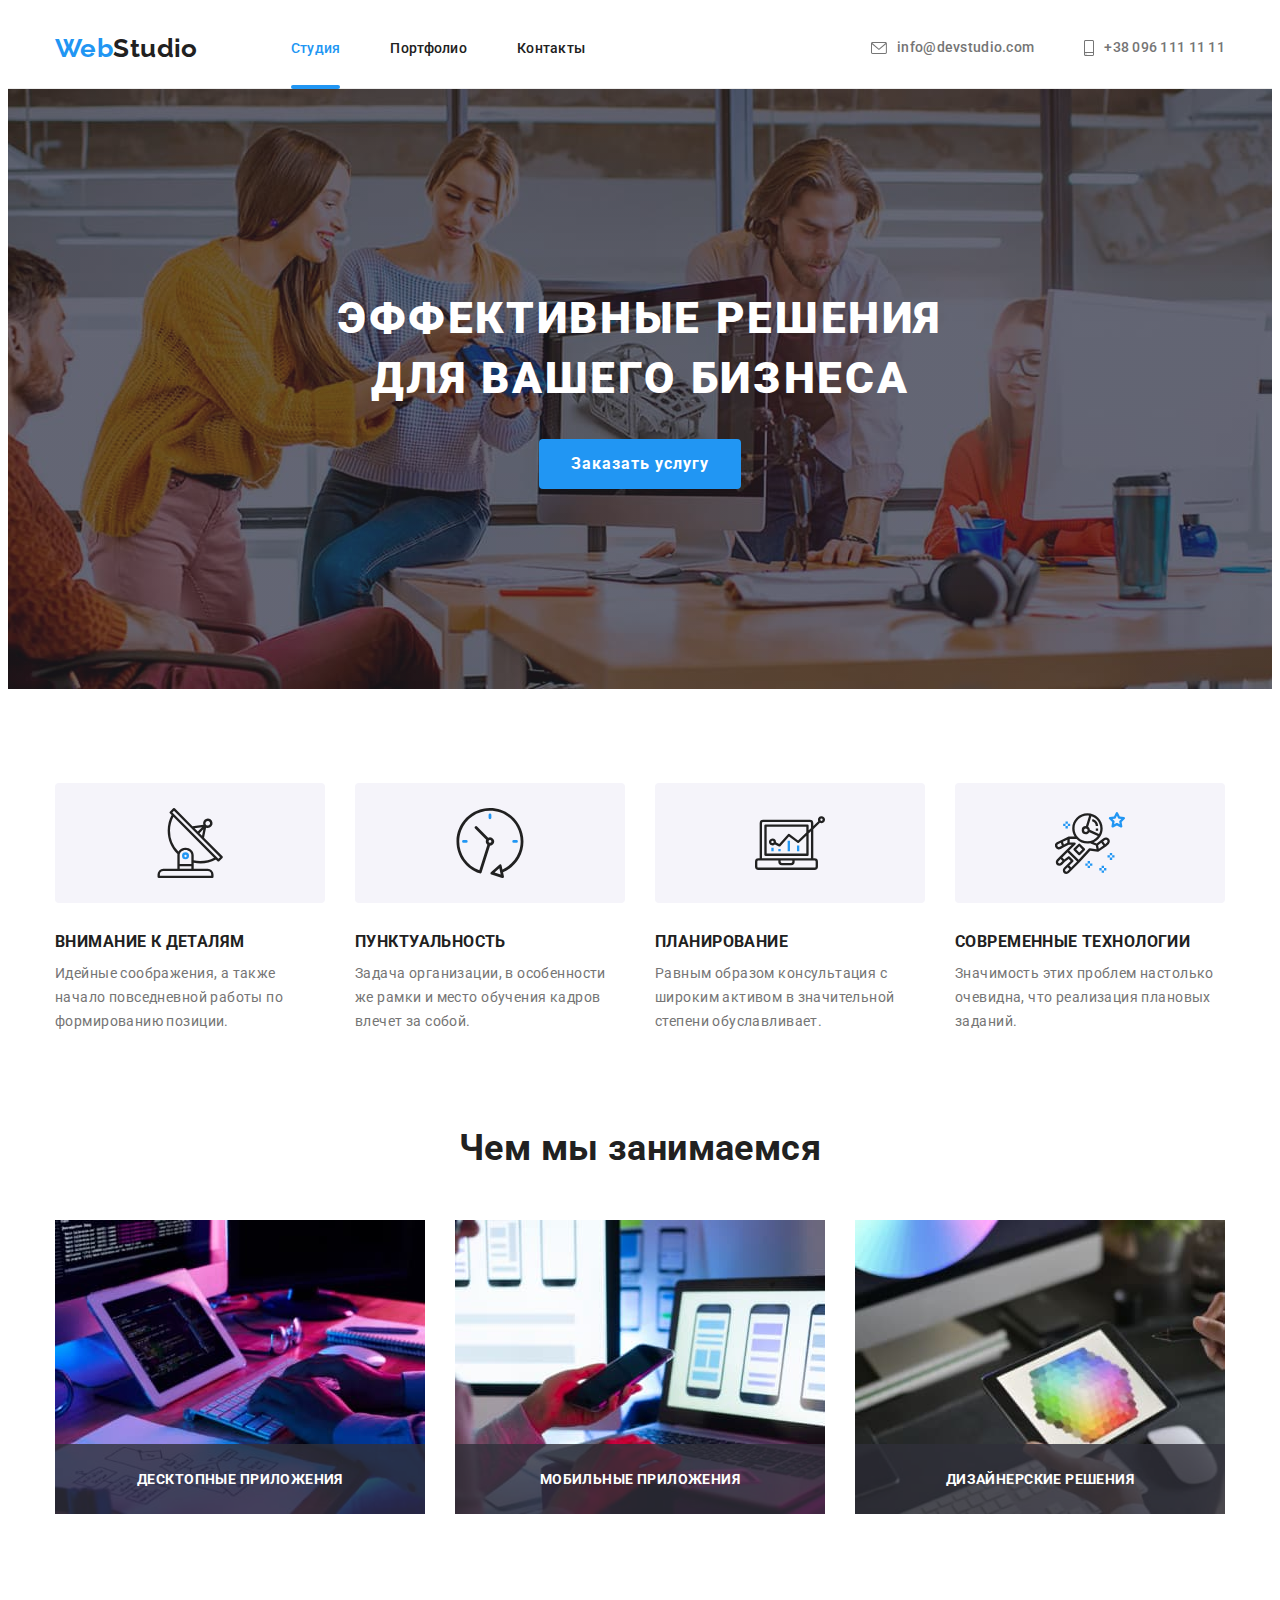
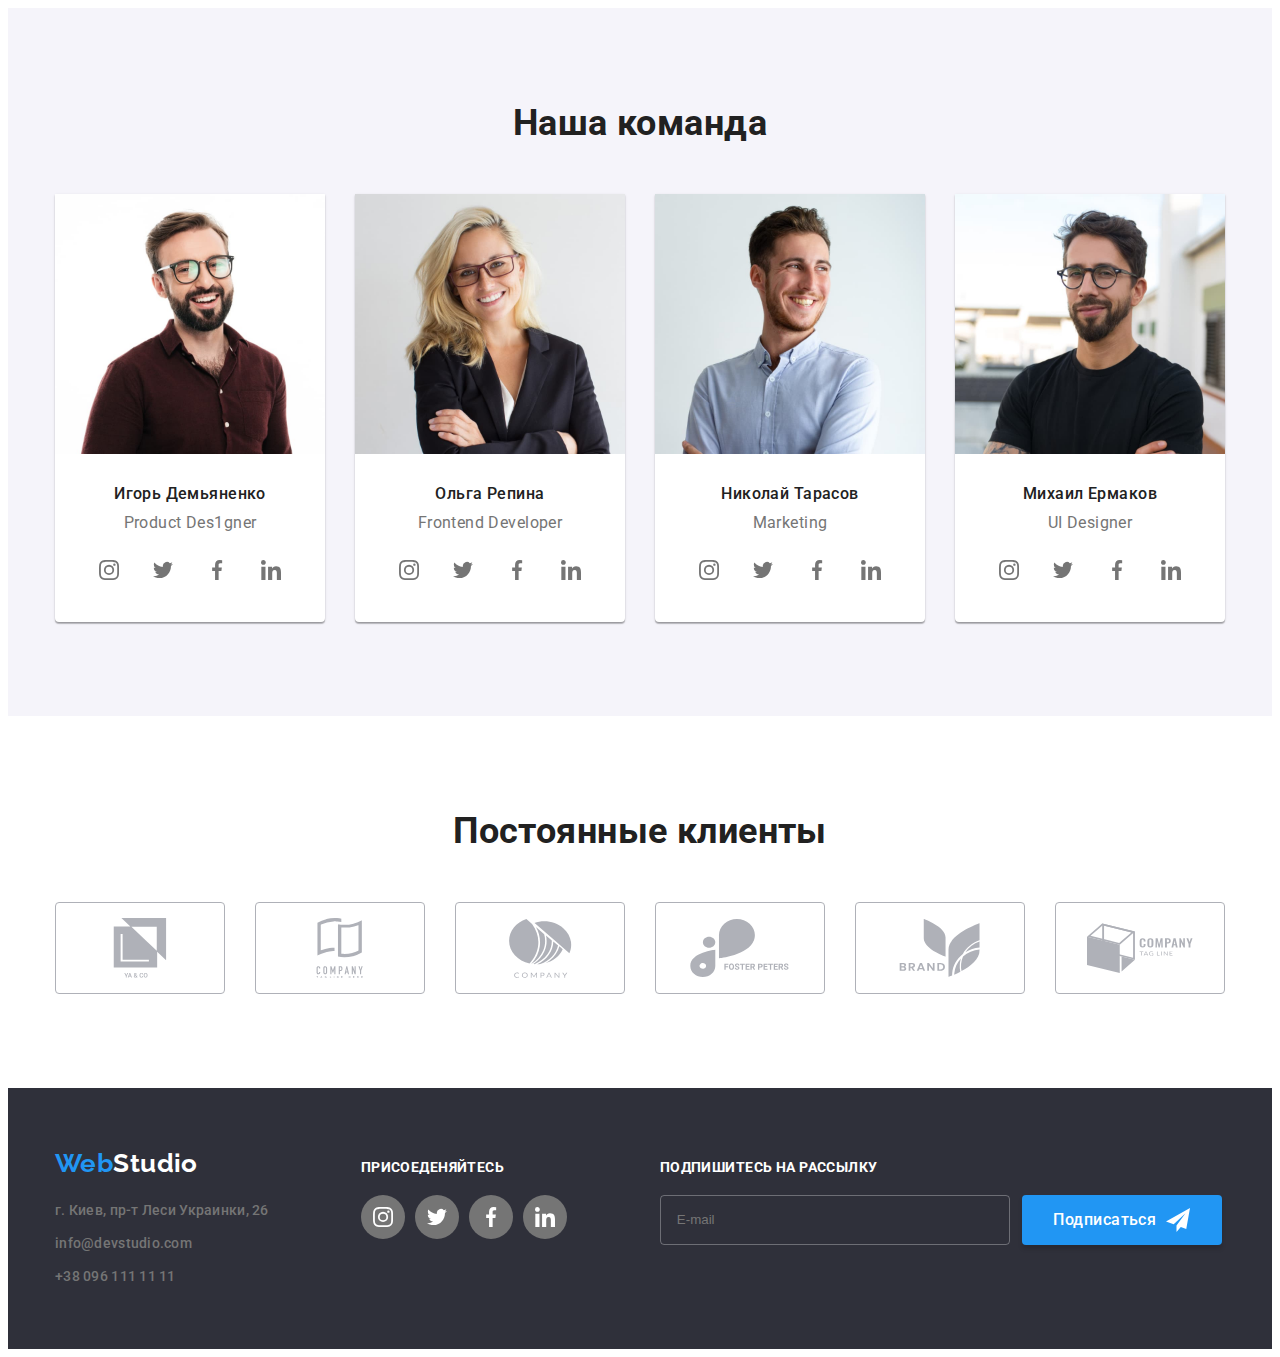
==== commit 739ed535: "ok" ====
--- a/index.html
+++ b/index.html
@@ -396,28 +396,28 @@
           <p class="footer-connect">Присоеденяйтесь</p>
           <ul class="list sosial-list">
             <li class="sosial-list__item">
-              <a href="" class="sosial-list__bgr">
+              <a href="" class="sosial-list__bgr footer-sosial-link">
                 <svg class="sosial-list__icon">
                   <use href="./images/sprite.svg#instagram"></use>
                 </svg>
               </a>
             </li>
             <li class="sosial-list__item">
-              <a href="" class="sosial-list__bgr">
+              <a href="" class="sosial-list__bgr footer-sosial-link">
                 <svg class="sosial-list__icon">
                   <use href="./images/sprite.svg#twitter"></use>
                 </svg>
               </a>
             </li>
             <li class="sosial-list__item">
-              <a href="" class="sosial-list__bgr">
+              <a href="" class="sosial-list__bgr footer-sosial-link">
                 <svg class="sosial-list__icon">
                   <use href="./images/sprite.svg#facebook"></use>
                 </svg>
               </a>
             </li>
             <li class="sosial-list__item">
-              <a href="" class="sosial-list__bgr">
+              <a href="" class="sosial-list__bgr footer-sosial-link">
                 <svg class="sosial-list__icon">
                   <use href="./images/sprite.svg#linkedin"></use>
                 </svg>
--- a/css/main.min.css
+++ b/css/main.min.css
@@ -1,2 +1,2 @@
-html{box-sizing:border-box}*,*::after,*::before{box-sizing:inherit}h1,h2,h3,h4,h5,h6{margin-top:0;margin-bottom:0}p{margin-top:0}p:last-child{margin-bottom:0}img{display:block;max-width:100%;height:auto}address{font-style:normal}a{text-decoration:none}.list{list-style:none;padding:0;margin:0}.visually-hidden{position:absolute;width:1px;height:1px;margin:-1px;padding:0;overflow:hidden;border:0;clip:rect(0 0 0 0)}:root{--primary-text-color: #212121;--secondary-color: #757575;--accent: #2196f3;--background-color: #2f303a;--white-color: #ffffff}body{background-color:var(--white-color);font-family:"Roboto", sans-serif;font-weight:400;font-size:14px;line-height:1.71;letter-spacing:0.03em;color:var(--secondary-color)}.icon-bgr{display:flex;justify-content:center;align-items:center;height:120px;margin-bottom:30px;background:#f5f4fa;border-radius:4px}.team{background-color:#f5f4fa}.team__image{margin-bottom:30px}.team__name{font-style:normal;font-weight:500;font-size:16px;line-height:1.19;text-align:center;color:var(--primary-text-color);margin-bottom:10px}.team__role{font-size:16px;line-height:1.19;text-align:center}.team__item{flex-basis:calc(100% / 4 - 30px);box-shadow:0px 1px 3px rgba(0,0,0,0.12),0px 1px 1px rgba(0,0,0,0.14),0px 2px 1px rgba(0,0,0,0.2);border-radius:0px 0px 4px 4px;background-color:var(--white-color);padding-bottom:30px}.hero{max-width:1600px;height:600px;margin-left:auto;margin-right:auto;background-repeat:no-repeat;background-size:cover;background-position:center;background-color:var(--background-color);background-image:linear-gradient(to right, rgba(47,48,58,0.4), rgba(47,48,58,0.4)),url("../images/hero-img.jpg");color:var(--white-color);text-align:center;padding-top:200px;padding-bottom:200px}.hero-title{margin-top:0;margin-bottom:30px;text-align:center;text-transform:uppercase;font-weight:900;font-size:44px;line-height:1.36;letter-spacing:0.06em}.hero button{background-color:var(--accent);color:var(--white-color);padding:10px 32px;font-weight:700;line-height:1.875;letter-spacing:0.06em}.work .item{flex-basis:calc(100% / 3 - 30px)}.work-box{position:relative}.work-text{position:absolute;bottom:0;color:var(--white-color);background-color:rgba(47,48,58,0.8);width:100%;text-align:center;text-transform:uppercase;font-weight:700;line-height:16px;padding-top:27px;padding-bottom:27px}.features .item{flex-basis:calc(100% / 4 - 30px);background-color:var(--white-color)}.features.section{padding-bottom:0}.futures-icon{width:70px;height:70px}.portfolio-link{display:block;transition:box-shadow 250ms cubic-bezier(0.4, 0, 0.2, 1)}.portfolio-link:hover,.portfolio-link:focus{box-shadow:0px 4px 4px rgba(0,0,0,0.25);outline:none}.portfolio .list{margin-left:-30px;margin-top:-30px;display:flex;flex-wrap:wrap}.portfolio .item{flex-basis:calc(100% / 3 - 30px);border:1px solid #eeeeee}.portfolio-link:hover .portfolio-overley-text,.portfolio-link:focus .portfolio-overley-text{transform:translateY(0)}.portfolio-img-wrapper{position:relative;overflow:hidden}.portfolio-overley-text{position:absolute;top:0;width:100%;font-size:18px;line-height:1.56;letter-spacing:0.03em;color:var(--white-color);background-color:rgba(33,150,243,0.9);padding:63px 24px;transform:translateY(101%);transition:transform 250ms cubic-bezier(0.4, 0, 0.2, 1)}.portfolio-work{font-style:normal;font-weight:bold;font-size:18px;line-height:2;letter-spacing:0.06em;color:var(--primary-text-color);margin-bottom:4px}.portfolio-type{font-style:normal;font-weight:normal;font-size:16px;line-height:1.87;letter-spacing:0.03em;color:var(--secondary-color)}.portfolio-text-margin{padding:20px 24px}.clients .item{flex-basis:calc(100% / 6 - 30px)}.clients-link{border:1px solid #afb1b8;box-sizing:border-box;border-radius:4px;align-items:center;color:#afb1b8;display:flex;justify-content:center;height:92px;transition:color 250ms cubic-bezier(0.4, 0, 0.2, 1),background-color 250ms cubic-bezier(0.4, 0, 0.2, 1)}.clients-link:hover,.clients-link:focus,.clients-link:active{border-color:var(--accent);color:var(--accent)}.clients-icon{width:106px;height:60px;fill:currentColor}button{font-family:"Roboto", sans-serif;font-size:16px;border:none;padding:6px 22px;border-radius:4px;text-align:center;cursor:pointer}.section{padding-top:94px;padding-bottom:94px;width:100%}.section-title{color:var(--primary-text-color);text-align:center;font-weight:700;font-size:36px;line-height:1.17;margin-bottom:50px}.section-subtitle{font-weight:bold;line-height:1.14;text-transform:uppercase;color:var(--primary-text-color);margin-bottom:10px}.section-text{color:var(--secondary-color);font-style:normal;font-weight:normal}.container{width:1200px;margin-left:auto;margin-right:auto;padding-left:15px;padding-right:15px}.filter-item:not(:last-child){margin-right:8px}.filter{margin-bottom:50px;justify-content:center;display:flex}.filter .button:focus,.filter .button:active,.filter .button:hover,.button-active{color:var(--white-color);background-color:var(--accent);box-shadow:0px 3px 1px rgba(0,0,0,0.1),0px 1px 2px rgba(0,0,0,0.08),0px 2px 2px rgba(0,0,0,0.12);border-radius:4px}.filter .list{justify-content:center;display:flex}.button{background-color:var(--white-color);color:var(--primary-text-color);font-style:normal;font-weight:500;line-height:1.62;letter-spacing:0.03em;transition:color 250ms cubic-bezier(0.4, 0, 0.2, 1),background-color 250ms cubic-bezier(0.4, 0, 0.2, 1)}.header-item:not(:last-child){margin-right:50px}.header-item a{align-items:center;display:flex}.page-header{border-bottom:1px solid #ececec}.page-header .container{display:flex}.header-icon{fill:currentColor;margin-right:10px}.page-header,.site-contact,.site-nav,.site-nav>.list{display:flex;align-items:center}.site-contact{margin-left:auto}.logo{font-family:"Raleway", sans-serif;font-weight:700;color:var(--accent);text-decoration:none;font-size:26px;line-height:1.19;margin-right:93px}.logo-header{color:var(--primary-text-color)}.logo-footer{color:var(--white-color)}.site-nav .link{display:block;padding-top:32px;padding-bottom:32px;color:var(--primary-text-color);font-style:normal;font-weight:500;line-height:16px;letter-spacing:0.02em}.site-nav .link:focus,.site-nav .link:hover,.site-nav .link.current,.site-contact-footer .link:focus,.site-contact-footer .link:hover,.site-contact .link:focus,.site-contact .link:hover{color:var(--accent)}.site-nav .link,.site-contact-footer .link,.site-nav .link.current,.site-contact .link{transition:color 250ms cubic-bezier(0.4, 0, 0.2, 1)}.current{position:relative}.current::after{position:absolute;bottom:-1px;content:"";display:block;width:100%;height:4px;border-radius:2px;background-color:var(--accent)}.site-contact-footer .link,.site-contact .link{color:var(--secondary-color);font-style:normal;font-weight:500;line-height:1.42;letter-spacing:0.02em}.footer{background-color:var(--background-color);padding-top:60px;padding-bottom:60px}.footer .container{display:flex;align-items:baseline}.footer-connect{font-weight:700;line-height:16px;text-transform:uppercase;color:var(--white-color);margin-bottom:20px}.footer-sosial{margin-left:70px}.footer-submit{margin-left:93px}.footer-sosial .sosial-list{padding:0;color:var(--white-color)}.footer-sosial .sosial-bgr{background-color:var(--secondary-color)}.footer-sosial .sosial-icon{fill:var(--white-color)}.footer-logo{display:block;margin-bottom:20px}.footer-item:not(:last-child){margin-bottom:9px}.footer-input{width:350px;height:50px;border:1px solid rgba(255,255,255,0.3);box-sizing:border-box;border-radius:4px;background:transparent;padding:15px 16px;margin-right:12px}.footer-input:active,.footer-input:hover,.footer-input:focus{border:1px solid var(--accent)}.flex-list{display:flex;flex-wrap:wrap;margin-left:-30px;margin-top:-30px}li.item{margin-left:30px;margin-top:30px}.backdrop{position:fixed;top:0;width:100vw;height:100vh;background-color:rgba(0,0,0,0.2);display:flex;align-items:center;justify-content:center;transition:opacity 250ms cubic-bezier(0.4, 0, 0.2, 1),visibility 250ms cubic-bezier(0.4, 0, 0.2, 1)}.backdrop.is-hidden{opacity:0;visibility:hidden;pointer-events:none}.backdrop.is-hidden .modal{transform:scale(2)}.modal{position:relative;width:528px;min-height:182px;padding:40px;background-color:var(--white-color);box-shadow:0px 1px 3px rgba(0,0,0,0.12),0px 1px 1px rgba(0,0,0,0.14),0px 2px 1px rgba(0,0,0,0.2);border-radius:4px;transform:scale(1);transition:transform 250ms cubic-bezier(0.4, 0, 0.2, 1)}.btn-close{padding:0;position:absolute;top:8px;right:8px;width:30px;height:30px;background-color:transparent;border:1px solid rgba(0,0,0,0.1);border-radius:50%;fill:currentColor}.btn-close:hover{color:var(--accent)}.form{padding:40px;margin-left:auto;margin-right:auto}.form-title{font-weight:700;font-size:20px;line-height:23px;letter-spacing:0.03em;color:var(--primary-text-color)}.form-field{display:flex;flex-direction:column;margin-bottom:10px;position:relative;color:var(--primary-text-color)}.form-input{width:100%;outline:none;padding:12px 16px 12px 42px;border:1px solid rgba(33,33,33,0.2);border-radius:4px}.form-comment-text:active,.form-comment-text:focus,.form-comment-text:hover,.form-input:active,.form-input:hover,.form-input:focus{border:1px solid var(--accent)}.form-input:active ~ svg,.form-input:hover ~ svg,.form-input:focus ~ svg{color:var(--accent)}.form-field label{color:var(--secondary-color);margin-bottom:4px;font-size:12px;line-height:14px;letter-spacing:0.01em}.form-comment{display:flex;flex-direction:column;position:relative;color:var(--secondary-color);margin-bottom:20px;font-size:12px;line-height:14px;letter-spacing:0.01em}.form-comment label{margin-bottom:4px}.form-comment-text{width:100%;min-height:120px;resize:none;padding:12px 16px;outline:none;border-radius:4px;border:1px solid rgba(33,33,33,0.2)}.form-btn{display:flex;background:var(--accent);box-shadow:0px 4px 4px rgba(0,0,0,0.15);border-radius:4px;color:var(--white-color);width:200px;height:50px;align-items:center;justify-content:center;fill:var(--white-color)}.form-btn-send{display:block;margin:0 auto}.form-btn:hover{background-color:#188ce8;box-shadow:0px 4px 4px rgba(0,0,0,0.15)}form .form-btn svg{margin-left:10px}.footer-form-wrapper{display:flex;flex-wrap:wrap}.form-icon{position:absolute;top:50%;left:15px;transform:translate(0, -50%);fill:currentColor}.input-wrapper{position:relative}.modal-checkbox{margin-bottom:30px;display:flex;align-items:center}.modal-checkbox span{width:16px;height:15px;border:2px solid var(--primary-text-color);border-radius:2px;margin-right:8px;margin-left:14px;display:flex;align-items:center;justify-content:center}.modal-checkbox:checked+.modal-checkbox span{background-color:var(--accent);border:none}.modal-checkbox a{color:var(--accent);text-decoration:underline}.sosial-list{display:flex;justify-content:center;padding-left:32px;padding-right:32px}.sosial-list__bgr{width:44px;height:44px;border-radius:22px;background-color:var(--white-color);display:flex;justify-content:center;align-items:center;color:var(--secondary-color);transition:color 250ms cubic-bezier(0.4, 0, 0.2, 1),background-color 250ms cubic-bezier(0.4, 0, 0.2, 1)}.sosial-list__icon{width:20px;height:20px;fill:currentColor}.sosial-list__bgr:focus,.sosial-list__bgr:active,.sosial-list__bgr:hover{background-color:var(--accent);color:var(--white-color)}.sosial-list__item:not(:last-child){margin-right:10px}
+:root{--primary-text-color: #212121;--secondary-color: #757575;--accent: #2196f3;--background-color: #2f303a;--white-color: #ffffff}html{box-sizing:border-box}*,*::after,*::before{box-sizing:inherit}h1,h2,h3,h4,h5,h6{margin-top:0;margin-bottom:0}p{margin-top:0}p:last-child{margin-bottom:0}img{display:block;max-width:100%;height:auto}address{font-style:normal}a{text-decoration:none}.list{list-style:none;padding:0;margin:0}.visually-hidden{position:absolute;width:1px;height:1px;margin:-1px;padding:0;overflow:hidden;border:0;clip:rect(0 0 0 0)}body{background-color:var(--white-color);font-family:"Roboto", sans-serif;font-weight:400;font-size:14px;line-height:1.71;letter-spacing:0.03em;color:var(--secondary-color)}.flex-list{display:flex;flex-wrap:wrap;margin-left:-30px;margin-top:-30px}li.item{margin-left:30px;margin-top:30px}button{font-family:"Roboto", sans-serif;font-size:16px;border:none;padding:6px 22px;border-radius:4px;text-align:center;cursor:pointer}.section{padding-top:94px;padding-bottom:94px;width:100%}.section-title{color:var(--primary-text-color);text-align:center;font-weight:700;font-size:36px;line-height:1.17;margin-bottom:50px}.section-subtitle{font-weight:bold;line-height:1.14;text-transform:uppercase;color:var(--primary-text-color);margin-bottom:10px}.section-text{color:var(--secondary-color);font-style:normal;font-weight:normal}.container{width:1200px;margin-left:auto;margin-right:auto;padding-left:15px;padding-right:15px}.icon-bgr{display:flex;justify-content:center;align-items:center;height:120px;margin-bottom:30px;background:#f5f4fa;border-radius:4px}.logo{font-family:"Raleway", sans-serif;font-weight:700;color:var(--accent);text-decoration:none;font-size:26px;line-height:1.19;margin-right:93px}.sosial-list{display:flex;justify-content:center;padding-left:32px;padding-right:32px}.sosial-list__bgr{width:44px;height:44px;border-radius:22px;background-color:var(--white-color);display:flex;justify-content:center;align-items:center;color:var(--secondary-color);transition:color 250ms cubic-bezier(0.4, 0, 0.2, 1),background-color 250ms cubic-bezier(0.4, 0, 0.2, 1)}.sosial-list__icon{width:20px;height:20px;fill:currentColor}.sosial-list__bgr:focus,.sosial-list__bgr:active,.sosial-list__bgr:hover{background-color:var(--accent);color:var(--white-color)}.sosial-list__item:not(:last-child){margin-right:10px}.team{background-color:#f5f4fa}.team__image{margin-bottom:30px}.team__name{font-style:normal;font-weight:500;font-size:16px;line-height:1.19;text-align:center;color:var(--primary-text-color);margin-bottom:10px}.team__role{font-size:16px;line-height:1.19;text-align:center}.team__item{flex-basis:calc(100% / 4 - 30px);box-shadow:0px 1px 3px rgba(0,0,0,0.12),0px 1px 1px rgba(0,0,0,0.14),0px 2px 1px rgba(0,0,0,0.2);border-radius:0px 0px 4px 4px;background-color:var(--white-color);padding-bottom:30px}.hero{max-width:1600px;height:600px;margin-left:auto;margin-right:auto;background-repeat:no-repeat;background-size:cover;background-position:center;background-color:var(--background-color);background-image:linear-gradient(to right, rgba(47,48,58,0.4), rgba(47,48,58,0.4)),url("../images/hero-img.jpg");color:var(--white-color);text-align:center;padding-top:200px;padding-bottom:200px}.hero-title{margin-top:0;margin-bottom:30px;text-align:center;text-transform:uppercase;font-weight:900;font-size:44px;line-height:1.36;letter-spacing:0.06em}.hero button{background-color:var(--accent);color:var(--white-color);padding:10px 32px;font-weight:700;line-height:1.875;letter-spacing:0.06em}.work .item{flex-basis:calc(100% / 3 - 30px)}.work-box{position:relative}.work-text{position:absolute;bottom:0;color:var(--white-color);background-color:rgba(47,48,58,0.8);width:100%;text-align:center;text-transform:uppercase;font-weight:700;line-height:16px;padding-top:27px;padding-bottom:27px}.features .item{flex-basis:calc(100% / 4 - 30px);background-color:var(--white-color)}.features.section{padding-bottom:0}.futures-icon{width:70px;height:70px}.portfolio-link{display:block;transition:box-shadow 250ms cubic-bezier(0.4, 0, 0.2, 1)}.portfolio-link:hover,.portfolio-link:focus{box-shadow:0px 4px 4px rgba(0,0,0,0.25);outline:none}.portfolio .list{margin-left:-30px;margin-top:-30px;display:flex;flex-wrap:wrap}.portfolio .item{flex-basis:calc(100% / 3 - 30px);border:1px solid #eeeeee}.portfolio-link:hover .portfolio-overley-text,.portfolio-link:focus .portfolio-overley-text{transform:translateY(0)}.portfolio-img-wrapper{position:relative;overflow:hidden}.portfolio-overley-text{position:absolute;top:0;width:100%;font-size:18px;line-height:1.56;letter-spacing:0.03em;color:var(--white-color);background-color:rgba(33,150,243,0.9);padding:63px 24px;transform:translateY(101%);transition:transform 250ms cubic-bezier(0.4, 0, 0.2, 1)}.portfolio-work{font-style:normal;font-weight:bold;font-size:18px;line-height:2;letter-spacing:0.06em;color:var(--primary-text-color);margin-bottom:4px}.portfolio-type{font-style:normal;font-weight:normal;font-size:16px;line-height:1.87;letter-spacing:0.03em;color:var(--secondary-color)}.portfolio-text-margin{padding:20px 24px}.clients .item{flex-basis:calc(100% / 6 - 30px)}.clients-link{border:1px solid #afb1b8;box-sizing:border-box;border-radius:4px;align-items:center;color:#afb1b8;display:flex;justify-content:center;height:92px;transition:color 250ms cubic-bezier(0.4, 0, 0.2, 1),background-color 250ms cubic-bezier(0.4, 0, 0.2, 1)}.clients-link:hover,.clients-link:focus,.clients-link:active{border-color:var(--accent);color:var(--accent)}.clients-icon{width:106px;height:60px;fill:currentColor}.button{background-color:var(--white-color);color:var(--primary-text-color);font-style:normal;font-weight:500;line-height:1.62;letter-spacing:0.03em;transition:color 250ms cubic-bezier(0.4, 0, 0.2, 1),background-color 250ms cubic-bezier(0.4, 0, 0.2, 1)}.filter-item:not(:last-child){margin-right:8px}.filter{margin-bottom:50px;justify-content:center;display:flex}.filter .button:focus,.filter .button:active,.filter .button:hover,.button-active{color:var(--white-color);background-color:var(--accent);box-shadow:0px 3px 1px rgba(0,0,0,0.1),0px 1px 2px rgba(0,0,0,0.08),0px 2px 2px rgba(0,0,0,0.12);border-radius:4px}.filter .list{justify-content:center;display:flex}.header-item:not(:last-child){margin-right:50px}.header-item a{align-items:center;display:flex}.page-header{border-bottom:1px solid #ececec}.page-header .container{display:flex}.header-icon{fill:currentColor;margin-right:10px}.page-header,.site-contact,.site-nav,.site-nav>.list{display:flex;align-items:center}.site-contact{margin-left:auto}.logo-header{color:var(--primary-text-color)}.logo-footer{color:var(--white-color)}.site-nav .link{display:block;padding-top:32px;padding-bottom:32px;color:var(--primary-text-color);font-style:normal;font-weight:500;line-height:16px;letter-spacing:0.02em}.site-nav .link:focus,.site-nav .link:hover,.site-nav .link.current,.site-contact-footer .link:focus,.site-contact-footer .link:hover,.site-contact .link:focus,.site-contact .link:hover{color:var(--accent)}.site-nav .link,.site-contact-footer .link,.site-nav .link.current,.site-contact .link{transition:color 250ms cubic-bezier(0.4, 0, 0.2, 1)}.current{position:relative}.current::after{position:absolute;bottom:-1px;content:"";display:block;width:100%;height:4px;border-radius:2px;background-color:var(--accent)}.site-contact-footer .link,.site-contact .link{color:var(--secondary-color);font-style:normal;font-weight:500;line-height:1.42;letter-spacing:0.02em}.footer{background-color:var(--background-color);padding-top:60px;padding-bottom:60px}.footer .container{display:flex;align-items:baseline}.footer-connect{font-weight:700;line-height:16px;text-transform:uppercase;color:var(--white-color);margin-bottom:20px}.footer-sosial{margin-left:70px}.footer-submit{margin-left:93px}.footer-logo{display:block;margin-bottom:20px}.footer-item:not(:last-child){margin-bottom:9px}.footer-input{width:350px;height:50px;border:1px solid rgba(255,255,255,0.3);box-sizing:border-box;border-radius:4px;background:transparent;padding:15px 16px;margin-right:12px}.footer-input:active,.footer-input:hover,.footer-input:focus{border:1px solid var(--accent)}.footer-sosial .sosial-list{padding:0;color:var(--white-color)}.footer-sosial-link{background-color:var(--secondary-color)}.footer-sosial .sosial-list__icon{fill:var(--white-color)}.backdrop{position:fixed;top:0;width:100vw;height:100vh;background-color:rgba(0,0,0,0.2);display:flex;align-items:center;justify-content:center;transition:opacity 250ms cubic-bezier(0.4, 0, 0.2, 1),visibility 250ms cubic-bezier(0.4, 0, 0.2, 1)}.backdrop.is-hidden{opacity:0;visibility:hidden;pointer-events:none}.backdrop.is-hidden .modal{transform:scale(2)}.modal{position:relative;width:528px;min-height:182px;padding:40px;background-color:var(--white-color);box-shadow:0px 1px 3px rgba(0,0,0,0.12),0px 1px 1px rgba(0,0,0,0.14),0px 2px 1px rgba(0,0,0,0.2);border-radius:4px;transform:scale(1);transition:transform 250ms cubic-bezier(0.4, 0, 0.2, 1)}.btn-close{padding:0;position:absolute;top:8px;right:8px;width:30px;height:30px;background-color:transparent;border:1px solid rgba(0,0,0,0.1);border-radius:50%;fill:currentColor}.btn-close:hover{color:var(--accent)}.form{padding:40px;margin-left:auto;margin-right:auto}.form-title{font-weight:700;font-size:20px;line-height:23px;letter-spacing:0.03em;color:var(--primary-text-color)}.form-field{display:flex;flex-direction:column;margin-bottom:10px;position:relative;color:var(--primary-text-color)}.form-input{width:100%;outline:none;padding:12px 16px 12px 42px;border:1px solid rgba(33,33,33,0.2);border-radius:4px}.form-comment-text:active,.form-comment-text:focus,.form-comment-text:hover,.form-input:active,.form-input:hover,.form-input:focus{border:1px solid var(--accent)}.form-input:active ~ svg,.form-input:hover ~ svg,.form-input:focus ~ svg{color:var(--accent)}.form-field label{color:var(--secondary-color);margin-bottom:4px;font-size:12px;line-height:14px;letter-spacing:0.01em}.form-comment{display:flex;flex-direction:column;position:relative;color:var(--secondary-color);margin-bottom:20px;font-size:12px;line-height:14px;letter-spacing:0.01em}.form-comment label{margin-bottom:4px}.form-comment-text{width:100%;min-height:120px;resize:none;padding:12px 16px;outline:none;border-radius:4px;border:1px solid rgba(33,33,33,0.2)}.form-btn{display:flex;background:var(--accent);box-shadow:0px 4px 4px rgba(0,0,0,0.15);border-radius:4px;color:var(--white-color);width:200px;height:50px;align-items:center;justify-content:center;fill:var(--white-color)}.form-btn-send{display:block;margin:0 auto}.form-btn:hover{background-color:#188ce8;box-shadow:0px 4px 4px rgba(0,0,0,0.15)}form .form-btn svg{margin-left:10px}.footer-form-wrapper{display:flex;flex-wrap:wrap}.form-icon{position:absolute;top:50%;left:15px;transform:translate(0, -50%);fill:currentColor}.input-wrapper{position:relative}.modal-checkbox{margin-bottom:30px;display:flex;align-items:center}.modal-checkbox span{width:16px;height:15px;border:2px solid var(--primary-text-color);border-radius:2px;margin-right:8px;margin-left:14px;display:flex;align-items:center;justify-content:center}.modal-checkbox:checked+.modal-checkbox span{background-color:var(--accent);border:none}.modal-checkbox a{color:var(--accent);text-decoration:underline}
 /*# sourceMappingURL=main.min.css.map */